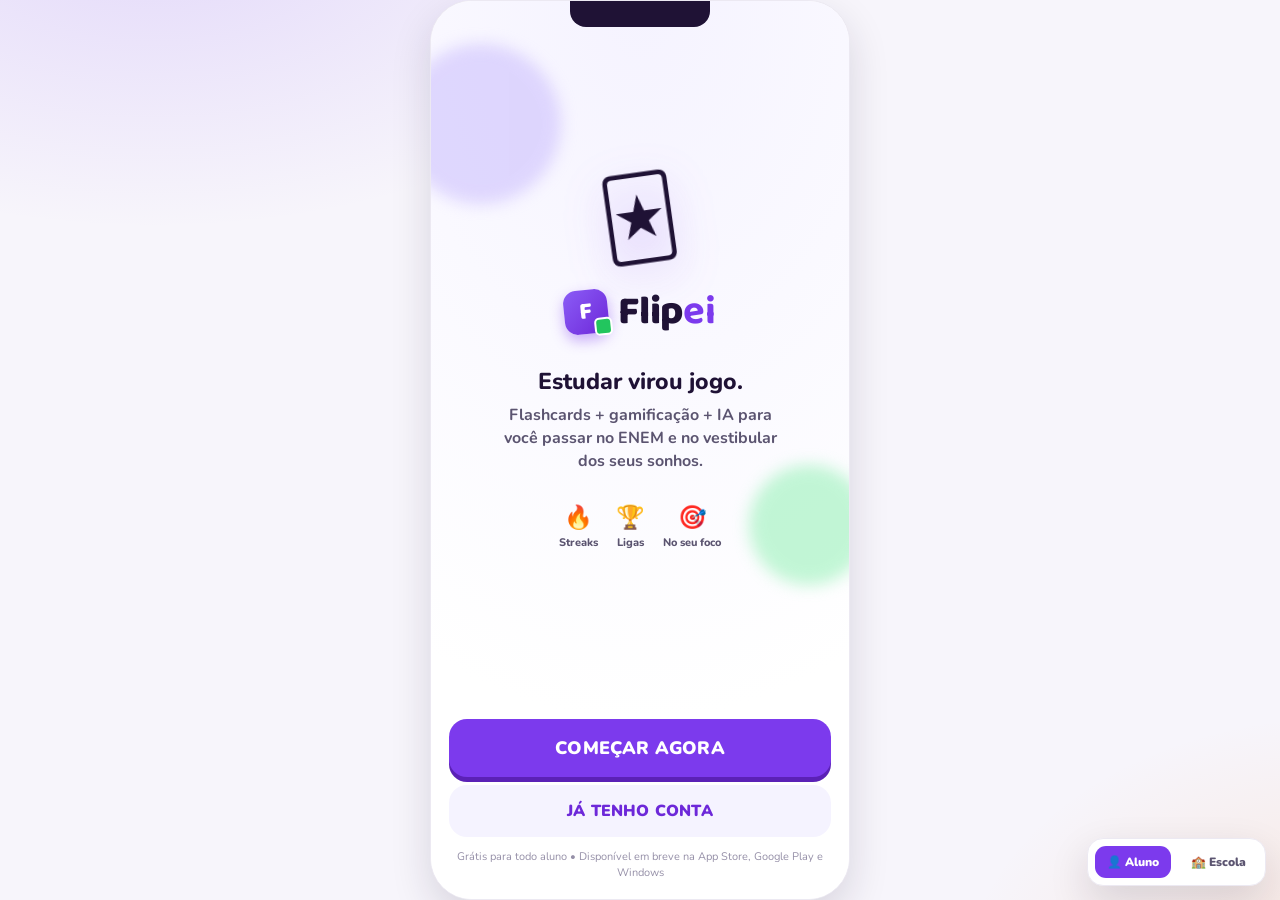
==== flipei-prototipo.html @ 8d262c40 "chore: versão single-file do protótipo (abrir com dois cliques)" ====
<!DOCTYPE html>
<html lang="pt-BR">
<head>
  <meta charset="UTF-8" />
  <meta name="viewport" content="width=device-width, initial-scale=1.0, maximum-scale=1.0, user-scalable=no" />
  <meta name="theme-color" content="#7C3AED" />
  <title>Flipei — Estudar virou jogo</title>
  <meta name="description" content="Flipei: flashcards + gamificação + IA para ENEM e vestibulares. Protótipo de experiência." />
  <link rel="preconnect" href="https://fonts.googleapis.com" />
  <link rel="preconnect" href="https://fonts.gstatic.com" crossorigin />
  <link href="https://fonts.googleapis.com/css2?family=Nunito:ital,wght@0,400;0,600;0,700;0,800;0,900;1,700&family=Baloo+2:wght@500;600;700;800&display=swap" rel="stylesheet" />
  <style>
/* =========================================================================
   FLIPEI — Design System
   Paleta: Roxo (principal) + Verde-limão (acerto) + Laranja (streak) + Amarelo (XP)
   Fonte de tipografia: Baloo 2 (display/divertida) + Nunito (texto)
   ========================================================================= */

:root {
  /* Brand */
  --roxo-900: #4C1D95;
  --roxo-700: #6D28D9;
  --roxo-600: #7C3AED;   /* principal */
  --roxo-500: #8B5CF6;
  --roxo-300: #C4B5FD;
  --roxo-100: #EDE9FE;
  --roxo-50:  #F5F3FF;

  --verde-600: #16A34A;
  --verde-500: #22C55E;  /* acerto / sucesso */
  --verde-300: #86EFAC;
  --verde-100: #DCFCE7;

  --laranja-500: #FB923C; /* streak */
  --laranja-600: #F97316;
  --laranja-100: #FFEDD5;

  --amarelo-400: #FACC15; /* XP / gems */
  --amarelo-300: #FDE047;
  --amarelo-100: #FEF9C3;

  --vermelho-500: #EF4444; /* erro / vidas */
  --vermelho-100: #FEE2E2;

  --azul-500: #3B82F6;
  --rosa-500: #EC4899;

  /* Neutros */
  --ink: #1F1235;        /* texto principal (roxo-quase-preto) */
  --ink-soft: #5B5470;
  --ink-faint: #9690A8;
  --line: #ECE9F2;
  --line-strong: #DCD7E8;
  --bg: #F7F5FB;
  --surface: #FFFFFF;
  --surface-2: #FBFAFE;

  /* Sombras */
  --sh-sm: 0 1px 2px rgba(31,18,53,.06), 0 1px 3px rgba(31,18,53,.05);
  --sh-md: 0 6px 18px rgba(31,18,53,.08);
  --sh-lg: 0 16px 40px rgba(31,18,53,.14);
  --sh-pop: 0 10px 0 rgba(0,0,0,.10); /* botões 3D */

  --r-sm: 12px;
  --r-md: 18px;
  --r-lg: 26px;
  --r-xl: 34px;

  --grad-roxo: linear-gradient(135deg, #8B5CF6 0%, #6D28D9 100%);
  --grad-verde: linear-gradient(135deg, #4ADE80 0%, #16A34A 100%);
  --grad-streak: linear-gradient(135deg, #FDBA74 0%, #F97316 100%);
  --grad-xp: linear-gradient(135deg, #FDE047 0%, #F59E0B 100%);
  --grad-festa: linear-gradient(120deg,#8B5CF6,#EC4899,#FB923C,#FACC15);
}

/* ---------- Reset ---------- */
* { margin:0; padding:0; box-sizing:border-box; -webkit-tap-highlight-color: transparent; }
html, body { height:100%; }
body {
  font-family:'Nunito', system-ui, sans-serif;
  background: var(--bg);
  color: var(--ink);
  font-size:16px;
  line-height:1.45;
  overflow:hidden;
  position:fixed;
  inset:0;
}
h1,h2,h3,h4,.display { font-family:'Baloo 2', 'Nunito', sans-serif; line-height:1.15; }
button { font-family:inherit; cursor:pointer; border:none; background:none; color:inherit; }
img { max-width:100%; display:block; }
::selection { background: var(--roxo-300); }

/* Scroll helpers */
.scroll { overflow-y:auto; -webkit-overflow-scrolling:touch; scrollbar-width:thin; scrollbar-color: var(--roxo-300) transparent; }
.scroll::-webkit-scrollbar{ width:8px; }
.scroll::-webkit-scrollbar-thumb{ background:var(--roxo-300); border-radius:8px; }

/* =========================================================================
   FX canvas + Toasts
   ========================================================================= */
#fx-canvas{ position:fixed; inset:0; pointer-events:none; z-index:9000; }
#toast-layer{ position:fixed; left:50%; top:18px; transform:translateX(-50%); z-index:9500; display:flex; flex-direction:column; gap:8px; align-items:center; pointer-events:none; width:min(440px,92vw); }
.toast{
  background:var(--ink); color:#fff; padding:11px 16px; border-radius:14px;
  font-weight:800; font-size:14px; box-shadow:var(--sh-lg);
  display:flex; gap:9px; align-items:center; animation:toastIn .35s cubic-bezier(.2,1.4,.4,1) both;
}
.toast.success{ background:var(--verde-600); }
.toast.warn{ background:var(--laranja-600); }
.toast.brand{ background:var(--roxo-700); }
@keyframes toastIn{ from{opacity:0; transform:translateY(-16px) scale(.9);} }

/* =========================================================================
   App shell — frame
   ========================================================================= */
#app{ width:100%; height:100%; }

/* Stage centers the phone on desktop; full bleed on mobile */
.stage{
  width:100%; height:100%;
  display:flex; align-items:center; justify-content:center;
  background:
    radial-gradient(900px 500px at 12% -8%, rgba(139,92,246,.18), transparent 60%),
    radial-gradient(700px 500px at 105% 110%, rgba(251,146,60,.16), transparent 55%),
    var(--bg);
}

/* Phone (student app) */
.phone{
  position:relative;
  width:420px; max-width:100%;
  height:min(900px, 100%);
  background:var(--surface);
  border-radius:42px;
  box-shadow: var(--sh-lg);
  overflow:hidden;
  display:flex; flex-direction:column;
  border:1px solid var(--line);
}
.phone-notch{
  position:absolute; top:0; left:50%; transform:translateX(-50%);
  width:140px; height:26px; background:var(--ink); border-radius:0 0 16px 16px; z-index:60;
}
.screen{ flex:1; display:flex; flex-direction:column; min-height:0; position:relative; }
.screen-body{ flex:1; min-height:0; position:relative; }

@media (max-width:520px){
  .stage{ background:var(--surface); }
  .phone{ width:100%; height:100%; border-radius:0; border:none; box-shadow:none; }
  .phone-notch{ display:none; }
}

/* =========================================================================
   Buttons
   ========================================================================= */
.btn{
  display:inline-flex; align-items:center; justify-content:center; gap:9px;
  font-weight:900; font-size:16px; letter-spacing:.2px;
  padding:15px 22px; border-radius:18px; user-select:none;
  transition:transform .08s ease, filter .15s ease, box-shadow .15s ease;
  position:relative; text-transform:uppercase;
}
.btn:active{ transform:translateY(3px); }
.btn-3d{ box-shadow:0 5px 0 rgba(0,0,0,.18); }
.btn-3d:active{ box-shadow:0 1px 0 rgba(0,0,0,.18); }
.btn-roxo{ background:var(--roxo-600); color:#fff; box-shadow:0 5px 0 #5B21B6; }
.btn-roxo:active{ box-shadow:0 1px 0 #5B21B6; }
.btn-verde{ background:var(--verde-500); color:#fff; box-shadow:0 5px 0 var(--verde-600); }
.btn-verde:active{ box-shadow:0 1px 0 var(--verde-600); }
.btn-amarelo{ background:var(--amarelo-400); color:#7A4F01; box-shadow:0 5px 0 #D69E00; }
.btn-ghost{ background:var(--roxo-50); color:var(--roxo-700); }
.btn-outline{ background:#fff; color:var(--roxo-700); border:2px solid var(--line-strong); box-shadow:0 4px 0 var(--line-strong); }
.btn-outline:active{ box-shadow:0 1px 0 var(--line-strong); }
.btn-block{ width:100%; }
.btn-lg{ font-size:18px; padding:17px 24px; }
.btn-sm{ font-size:13px; padding:9px 14px; border-radius:13px; }
.btn[disabled]{ opacity:.45; pointer-events:none; }

.icon-btn{ width:42px; height:42px; border-radius:14px; display:grid; place-items:center; font-size:20px; background:var(--roxo-50); color:var(--roxo-700); }

/* =========================================================================
   Generic UI
   ========================================================================= */
.card{ background:var(--surface); border:1px solid var(--line); border-radius:var(--r-md); box-shadow:var(--sh-sm); }
.pad{ padding:18px; }
.row{ display:flex; align-items:center; gap:12px; }
.col{ display:flex; flex-direction:column; }
.between{ justify-content:space-between; }
.center{ align-items:center; justify-content:center; }
.wrap{ flex-wrap:wrap; }
.grow{ flex:1; }
.gap6{ gap:6px;} .gap8{gap:8px;} .gap10{gap:10px;} .gap12{gap:12px;} .gap16{gap:16px;} .gap20{gap:20px;}
.mt4{margin-top:4px;} .mt8{margin-top:8px;} .mt12{margin-top:12px;} .mt16{margin-top:16px;} .mt20{margin-top:20px;} .mt24{margin-top:24px;}
.muted{ color:var(--ink-soft); } .faint{ color:var(--ink-faint); }
.tcenter{ text-align:center; }
.h1{ font-size:30px; font-weight:800; }
.h2{ font-size:23px; font-weight:800; }
.h3{ font-size:19px; font-weight:800; }
.eyebrow{ font-weight:900; text-transform:uppercase; letter-spacing:1.4px; font-size:12px; color:var(--roxo-600); }
.small{ font-size:13px; } .tiny{ font-size:11px; }
.b{ font-weight:800; } .b9{ font-weight:900; }

.pill{ display:inline-flex; align-items:center; gap:6px; padding:6px 12px; border-radius:999px; font-weight:800; font-size:13px; background:var(--roxo-50); color:var(--roxo-700); }
.pill.gray{ background:#F1EFF6; color:var(--ink-soft); }
.pill.green{ background:var(--verde-100); color:var(--verde-600); }
.pill.orange{ background:var(--laranja-100); color:var(--laranja-600); }
.pill.outline{ background:#fff; border:1.5px solid var(--line-strong); color:var(--ink-soft); }

.tag-stat{ display:inline-flex; align-items:center; gap:6px; font-weight:900; font-size:15px; padding:7px 12px; border-radius:14px; }
.tag-streak{ background:var(--laranja-100); color:var(--laranja-600); }
.tag-xp{ background:var(--amarelo-100); color:#B45309; }
.tag-gem{ background:#E0F2FE; color:#0369A1; }
.tag-life{ background:var(--vermelho-100); color:var(--vermelho-500); }

/* Progress */
.bar{ height:14px; background:var(--line); border-radius:999px; overflow:hidden; }
.bar > span{ display:block; height:100%; border-radius:999px; background:var(--grad-verde); transition:width .5s cubic-bezier(.2,1,.3,1); }
.bar.xp > span{ background:var(--grad-xp); }
.bar.roxo > span{ background:var(--grad-roxo); }
.bar.thin{ height:9px; }

/* Avatar */
.avatar{ width:46px; height:46px; border-radius:50%; display:grid; place-items:center; font-weight:900; color:#fff; font-size:18px; flex:none; }

/* Topbar (student) */
.topbar{ display:flex; align-items:center; justify-content:space-between; padding:16px 18px 10px; gap:10px; }
.topbar .brand-mini{ display:flex; align-items:center; gap:9px; font-family:'Baloo 2'; font-weight:800; font-size:20px; color:var(--roxo-700); }

/* Bottom nav */
.tabbar{
  display:flex; align-items:stretch; justify-content:space-around;
  background:#fff; border-top:1px solid var(--line); padding:8px 6px calc(8px + env(safe-area-inset-bottom));
}
.tab{ flex:1; display:flex; flex-direction:column; align-items:center; gap:3px; padding:7px 4px; border-radius:14px; color:var(--ink-faint); font-weight:800; font-size:11px; transition:.15s; }
.tab .ic{ font-size:23px; line-height:1; transition:transform .15s; }
.tab.active{ color:var(--roxo-700); background:var(--roxo-50); }
.tab.active .ic{ transform:translateY(-1px) scale(1.12); }

/* =========================================================================
   Logo mark
   ========================================================================= */
.logo{ display:inline-flex; align-items:center; gap:10px; }
.logo .mark{
  width:44px; height:44px; border-radius:13px; background:var(--grad-roxo);
  display:grid; place-items:center; color:#fff; font-family:'Baloo 2'; font-weight:800; font-size:24px;
  box-shadow:0 6px 14px rgba(124,58,237,.4); transform:rotate(-6deg);
  position:relative;
}
.logo .mark::after{ content:""; position:absolute; right:-3px; bottom:-3px; width:14px; height:14px; border-radius:5px; background:var(--verde-500); border:2px solid #fff; }
.logo .word{ font-family:'Baloo 2'; font-weight:800; font-size:27px; color:var(--ink); letter-spacing:-.3px; }
.logo .word b{ color:var(--roxo-600); }

/* =========================================================================
   Onboarding / Role select
   ========================================================================= */
.onb{ height:100%; display:flex; flex-direction:column; }
.onb .hero{ flex:1; display:flex; flex-direction:column; align-items:center; justify-content:center; text-align:center; gap:18px; padding:30px; position:relative; overflow:hidden; }
.onb .blob{ position:absolute; border-radius:50%; filter:blur(8px); opacity:.5; }

.choice{
  width:100%; text-align:left; background:#fff; border:2px solid var(--line); border-radius:20px; padding:16px;
  display:flex; gap:14px; align-items:center; transition:.15s; box-shadow:0 4px 0 var(--line);
}
.choice:active{ transform:translateY(3px); box-shadow:0 1px 0 var(--line); }
.choice.sel{ border-color:var(--roxo-500); background:var(--roxo-50); box-shadow:0 4px 0 var(--roxo-300); }
.choice .emoji{ width:50px; height:50px; border-radius:14px; background:var(--roxo-50); display:grid; place-items:center; font-size:26px; flex:none; }
.choice.sel .emoji{ background:#fff; }

.dots{ display:flex; gap:7px; justify-content:center; }
.dots i{ width:8px; height:8px; border-radius:50%; background:var(--line-strong); display:block; transition:.2s; }
.dots i.on{ width:24px; border-radius:5px; background:var(--roxo-500); }

/* =========================================================================
   Learning path (trilha)
   ========================================================================= */
.path{ display:flex; flex-direction:column; align-items:center; gap:6px; padding:14px 0 30px; }
.node{ position:relative; display:flex; flex-direction:column; align-items:center; }
.node .bubble{
  width:74px; height:74px; border-radius:50%; display:grid; place-items:center; font-size:30px; color:#fff;
  box-shadow:0 7px 0 rgba(0,0,0,.16); transition:transform .1s; position:relative;
}
.node .bubble:active{ transform:translateY(4px); box-shadow:0 3px 0 rgba(0,0,0,.16); }
.node.done .bubble{ background:var(--grad-verde); box-shadow:0 7px 0 var(--verde-600); }
.node.current .bubble{ background:var(--grad-roxo); box-shadow:0 7px 0 #5B21B6; animation:bob 1.8s ease-in-out infinite; }
.node.locked .bubble{ background:#D9D4E6; box-shadow:0 7px 0 #C3BCD6; color:#fff; }
.node .label{ font-weight:900; font-size:13px; margin-top:8px; color:var(--ink-soft); max-width:150px; text-align:center; }
.node .crown{ position:absolute; top:-14px; font-size:20px; }
.start-here{ position:absolute; top:-44px; background:#fff; border:2px solid var(--roxo-200,#DDD6FE); color:var(--roxo-700); font-weight:900; font-size:12px; padding:6px 12px; border-radius:12px; box-shadow:var(--sh-md); white-space:nowrap; }
.start-here::after{ content:""; position:absolute; bottom:-7px; left:50%; transform:translateX(-50%) rotate(45deg); width:12px; height:12px; background:#fff; border-right:2px solid #DDD6FE; border-bottom:2px solid #DDD6FE; }
@keyframes bob{ 0%,100%{ transform:translateY(0);} 50%{ transform:translateY(-6px);} }

.unit-banner{ background:var(--grad-roxo); color:#fff; border-radius:20px; padding:16px 18px; display:flex; justify-content:space-between; align-items:center; box-shadow:var(--sh-md); }

/* =========================================================================
   Flashcard game
   ========================================================================= */
.game{ height:100%; display:flex; flex-direction:column; background:var(--surface-2); }
.game-top{ display:flex; align-items:center; gap:12px; padding:14px 16px; }
.game-top .bar{ flex:1; }
.combo{ position:absolute; right:16px; top:54px; font-family:'Baloo 2'; font-weight:800; color:var(--laranja-600); font-size:15px; opacity:0; transition:.2s; }
.combo.show{ opacity:1; animation:pop .4s; }
@keyframes pop{ from{ transform:scale(.6);} to{ transform:scale(1);} }

.card-area{ flex:1; display:flex; align-items:center; justify-content:center; padding:10px 20px; min-height:0; perspective:1600px; }
.flashcard{ width:100%; max-width:340px; aspect-ratio:3/4; position:relative; transform-style:preserve-3d; transition:transform .6s cubic-bezier(.2,.8,.2,1); cursor:pointer; }
.flashcard.flipped{ transform:rotateY(180deg); }
.face{
  position:absolute; inset:0; border-radius:26px; backface-visibility:hidden;
  display:flex; flex-direction:column; padding:24px; box-shadow:var(--sh-lg); border:1px solid var(--line);
}
.face.front{ background:#fff; }
.face.back{ background:linear-gradient(160deg,#fff, var(--roxo-50)); transform:rotateY(180deg); }
.face .subject-tag{ align-self:flex-start; }
.face .q{ flex:1; display:flex; align-items:center; justify-content:center; text-align:center; font-family:'Baloo 2'; font-weight:600; font-size:22px; color:var(--ink); }
.face .a-label{ font-weight:900; text-transform:uppercase; letter-spacing:1px; font-size:12px; color:var(--roxo-600); }
.face .hint{ text-align:center; color:var(--ink-faint); font-weight:800; font-size:13px; }
.flip-hint{ position:absolute; bottom:14px; left:0; right:0; text-align:center; color:var(--ink-faint); font-weight:800; font-size:12px; }

.rate-grid{ display:grid; grid-template-columns:repeat(4,1fr); gap:8px; padding:14px 16px calc(16px + env(safe-area-inset-bottom)); }
.rate{ display:flex; flex-direction:column; align-items:center; gap:3px; padding:11px 4px; border-radius:16px; font-weight:900; font-size:12px; color:#fff; box-shadow:0 4px 0 rgba(0,0,0,.16); transition:transform .08s; }
.rate:active{ transform:translateY(3px); box-shadow:0 1px 0 rgba(0,0,0,.16); }
.rate .ic{ font-size:20px; }
.rate.err{ background:var(--vermelho-500); box-shadow:0 4px 0 #B91C1C; }
.rate.hard{ background:var(--laranja-500); box-shadow:0 4px 0 var(--laranja-600); }
.rate.good{ background:var(--verde-500); box-shadow:0 4px 0 var(--verde-600); }
.rate.easy{ background:var(--azul-500); box-shadow:0 4px 0 #2563EB; }
.rate .when{ font-size:10px; opacity:.85; font-weight:800; }

.reveal-hint{ padding:14px 16px calc(16px + env(safe-area-inset-bottom)); }

/* floating +XP */
.xp-float{ position:absolute; font-family:'Baloo 2'; font-weight:800; color:var(--amarelo-400); font-size:24px; text-shadow:0 2px 0 #B45309; pointer-events:none; animation:xpUp 1s ease-out forwards; z-index:50; }
@keyframes xpUp{ 0%{opacity:0; transform:translateY(10px) scale(.6);} 25%{opacity:1;} 100%{opacity:0; transform:translateY(-60px) scale(1.1);} }

/* Session complete */
.complete{ height:100%; display:flex; flex-direction:column; align-items:center; justify-content:center; text-align:center; gap:8px; padding:30px; position:relative; }
.trophy{ font-size:84px; animation:bob 2s ease-in-out infinite; filter:drop-shadow(0 12px 18px rgba(124,58,237,.35)); }
.stat-cards{ display:grid; grid-template-columns:1fr 1fr; gap:12px; width:100%; }
.stat-tile{ border-radius:18px; padding:14px; text-align:left; color:#fff; }
.stat-tile .v{ font-family:'Baloo 2'; font-weight:800; font-size:26px; }
.stat-tile .k{ font-weight:800; font-size:12px; opacity:.92; text-transform:uppercase; letter-spacing:.5px; }

/* =========================================================================
   Ranking / Ligas
   ========================================================================= */
.league-head{ background:var(--grad-roxo); color:#fff; padding:22px 18px; text-align:center; }
.seg{ display:flex; gap:6px; background:#F1EFF6; padding:5px; border-radius:14px; }
.seg button{ flex:1; padding:9px; border-radius:10px; font-weight:900; font-size:13px; color:var(--ink-soft); }
.seg button.on{ background:#fff; color:var(--roxo-700); box-shadow:var(--sh-sm); }

.rank-row{ display:flex; align-items:center; gap:12px; padding:12px 14px; border-radius:16px; background:#fff; border:1px solid var(--line); }
.rank-row.me{ border-color:var(--roxo-400,#A78BFA); background:var(--roxo-50); box-shadow:0 4px 0 var(--roxo-300); }
.rank-pos{ width:30px; text-align:center; font-family:'Baloo 2'; font-weight:800; font-size:18px; color:var(--ink-faint); }
.rank-row.top1 .rank-pos{ color:#EAB308; } .rank-row.top2 .rank-pos{ color:#94A3B8; } .rank-row.top3 .rank-pos{ color:#B45309; }
.promo-line{ display:flex; align-items:center; gap:10px; color:var(--verde-600); font-weight:900; font-size:12px; text-transform:uppercase; letter-spacing:.5px; }
.promo-line::before,.promo-line::after{ content:""; flex:1; height:2px; background:var(--verde-300); border-radius:2px; }

/* =========================================================================
   Profile / stats
   ========================================================================= */
.kpi{ background:#fff; border:1px solid var(--line); border-radius:18px; padding:14px; }
.kpi .v{ font-family:'Baloo 2'; font-weight:800; font-size:26px; }
.kpi .k{ color:var(--ink-soft); font-weight:800; font-size:12px; }

.subj-row{ display:flex; align-items:center; gap:12px; }
.subj-ic{ width:40px; height:40px; border-radius:12px; display:grid; place-items:center; font-size:20px; flex:none; }

.ach{ display:flex; gap:12px; align-items:center; padding:12px; border-radius:16px; border:1px solid var(--line); background:#fff; }
.ach .medal{ width:48px; height:48px; border-radius:14px; display:grid; place-items:center; font-size:24px; flex:none; }
.ach.locked{ opacity:.5; filter:grayscale(.6); }

.cal{ display:grid; grid-template-columns:repeat(7,1fr); gap:6px; }
.cal .d{ aspect-ratio:1; border-radius:8px; background:var(--line); display:grid; place-items:center; font-size:11px; font-weight:800; color:var(--ink-faint); }
.cal .d.l1{ background:var(--verde-100); color:var(--verde-600);} .cal .d.l2{ background:var(--verde-300); color:#14532d;} .cal .d.l3{ background:var(--verde-500); color:#fff;} .cal .d.l4{ background:var(--verde-600); color:#fff;}

/* Personalização */
.opt-chip{ padding:10px 14px; border-radius:14px; border:2px solid var(--line); background:#fff; font-weight:800; font-size:14px; color:var(--ink-soft); transition:.12s; }
.opt-chip.on{ border-color:var(--roxo-500); background:var(--roxo-50); color:var(--roxo-700); }
.uni-card{ display:flex; align-items:center; gap:14px; padding:14px; border-radius:18px; border:2px solid var(--line); background:#fff; }
.uni-card.on{ border-color:var(--roxo-500); background:var(--roxo-50); box-shadow:0 4px 0 var(--roxo-300); }
.uni-logo{ width:48px; height:48px; border-radius:12px; display:grid; place-items:center; font-family:'Baloo 2'; font-weight:800; color:#fff; font-size:16px; flex:none; }

.ai-card{ background:linear-gradient(135deg,#312E81,#6D28D9); color:#fff; border-radius:20px; padding:18px; position:relative; overflow:hidden; }
.ai-card .spark{ position:absolute; right:-10px; top:-10px; font-size:90px; opacity:.18; }

/* =========================================================================
   SCHOOL PORTAL (desktop / professional)
   ========================================================================= */
.portal{ display:flex; height:100%; width:100%; background:#F4F6FB; }
.side{
  width:248px; flex:none; background:#1A1130; color:#CFC8E6; display:flex; flex-direction:column; padding:18px 14px;
}
.side .logo .word{ color:#fff; } .side .logo .word b{ color:var(--roxo-300); }
.side .nav{ margin-top:18px; display:flex; flex-direction:column; gap:4px; }
.side .nav a{ display:flex; align-items:center; gap:11px; padding:11px 13px; border-radius:12px; font-weight:800; font-size:14px; color:#B8AFD6; cursor:pointer; transition:.12s; }
.side .nav a:hover{ background:rgba(255,255,255,.06); color:#fff; }
.side .nav a.on{ background:var(--roxo-600); color:#fff; box-shadow:0 6px 16px rgba(124,58,237,.4); }
.side .nav a .ic{ font-size:18px; width:22px; text-align:center; }
.side .school-chip{ margin-top:auto; background:rgba(255,255,255,.06); border-radius:14px; padding:12px; display:flex; gap:10px; align-items:center; }

.portal-main{ flex:1; min-width:0; display:flex; flex-direction:column; }
.portal-top{ height:64px; flex:none; background:#fff; border-bottom:1px solid #E7E9F2; display:flex; align-items:center; justify-content:space-between; padding:0 24px; }
.portal-body{ flex:1; overflow-y:auto; padding:24px; }
.portal-body .maxw{ max-width:1180px; margin:0 auto; }

.grid-kpi{ display:grid; grid-template-columns:repeat(4,1fr); gap:16px; }
.pcard{ background:#fff; border:1px solid #E7E9F2; border-radius:18px; padding:18px; }
.pcard .v{ font-family:'Baloo 2'; font-weight:800; font-size:30px; color:var(--ink); }
.pcard .k{ color:#6B7280; font-weight:800; font-size:13px; }
.pcard .delta{ font-weight:900; font-size:12px; padding:3px 8px; border-radius:8px; }
.delta.up{ background:var(--verde-100); color:var(--verde-600);} .delta.down{ background:var(--vermelho-100); color:var(--vermelho-500); }

.grid-2{ display:grid; grid-template-columns:1.6fr 1fr; gap:16px; }
.grid-2b{ display:grid; grid-template-columns:1fr 1fr; gap:16px; }

table.tbl{ width:100%; border-collapse:collapse; font-size:14px; }
table.tbl th{ text-align:left; font-weight:900; color:#6B7280; font-size:12px; text-transform:uppercase; letter-spacing:.4px; padding:10px 12px; border-bottom:2px solid #EEF0F6; }
table.tbl td{ padding:12px; border-bottom:1px solid #F1F3F9; }
table.tbl tr:hover td{ background:#FAFBFE; cursor:pointer; }
.dot{ width:9px; height:9px; border-radius:50%; display:inline-block; }
.dot.g{ background:var(--verde-500);} .dot.y{ background:var(--amarelo-400);} .dot.r{ background:var(--vermelho-500);} .dot.o{background:var(--laranja-500);}

.heat{ display:inline-block; padding:5px 9px; border-radius:8px; font-weight:900; font-size:12px; }

/* SVG charts */
.chart{ width:100%; }
.legend{ display:flex; gap:16px; flex-wrap:wrap; }
.legend span{ display:flex; align-items:center; gap:6px; font-weight:800; font-size:12px; color:#6B7280; }
.legend i{ width:12px; height:12px; border-radius:4px; display:block; }

/* Insight / suggestion box */
.insight{ border-left:4px solid var(--roxo-500); background:var(--roxo-50); border-radius:0 14px 14px 0; padding:14px 16px; }

/* role-switch floating */
.role-switch{ position:fixed; right:14px; bottom:14px; z-index:8000; display:flex; gap:8px; background:#fff; padding:7px; border-radius:16px; box-shadow:var(--sh-lg); border:1px solid var(--line); }
.role-switch button{ padding:8px 12px; border-radius:11px; font-weight:900; font-size:12px; color:var(--ink-soft); }
.role-switch button.on{ background:var(--roxo-600); color:#fff; }
@media (max-width:520px){ .role-switch{ bottom:auto; top:8px; right:8px; transform:scale(.9); } }

/* school responsive: collapse sidebar */
@media (max-width:860px){
  .side{ width:64px; padding:14px 8px; }
  .side .logo .word, .side .nav a span.t, .side .school-chip .col{ display:none; }
  .side .nav a{ justify-content:center; }
  .grid-kpi{ grid-template-columns:1fr 1fr; }
  .grid-2,.grid-2b{ grid-template-columns:1fr; }
}

/* fade transitions between screens */
.fade-in{ animation:fadeIn .28s ease both; }
@keyframes fadeIn{ from{ opacity:0; transform:translateY(8px);} }
.slide-in{ animation:slideIn .3s cubic-bezier(.2,.8,.2,1) both; }
@keyframes slideIn{ from{ opacity:0; transform:translateX(24px);} }

/* misc */
.divider{ height:1px; background:var(--line); }
.hr-pad{ padding:0 18px; }
.section{ padding:6px 18px 18px; }
.empty-space{ height:14px; }
a.link{ color:var(--roxo-600); font-weight:800; cursor:pointer; }
.center-abs{ position:absolute; inset:0; display:grid; place-items:center; }
.shimmer{ background:linear-gradient(90deg,#eee,#f7f7f7,#eee); background-size:200% 100%; animation:shim 1.2s infinite; }
@keyframes shim{ to{ background-position:-200% 0; } }

</style>
</head>
<body>
  <!-- Confetti / FX canvas -->
  <canvas id="fx-canvas" aria-hidden="true"></canvas>

  <!-- App root -->
  <div id="app"></div>

  <!-- Toast layer -->
  <div id="toast-layer" aria-live="polite"></div>

  <script>
/* =========================================================================
   FLIPEI — Mock data (protótipo)
   Tudo aqui é fictício/demonstrativo para validar a experiência.
   ========================================================================= */

const SUBJECTS = {
  mat:  { id:'mat',  name:'Matemática',   emoji:'📐', color:'#3B82F6' },
  bio:  { id:'bio',  name:'Biologia',     emoji:'🧬', color:'#22C55E' },
  qui:  { id:'qui',  name:'Química',      emoji:'⚗️', color:'#14B8A6' },
  fis:  { id:'fis',  name:'Física',       emoji:'🔭', color:'#6366F1' },
  his:  { id:'his',  name:'História',     emoji:'🏛️', color:'#F59E0B' },
  geo:  { id:'geo',  name:'Geografia',    emoji:'🌎', color:'#0EA5E9' },
  por:  { id:'por',  name:'Português',    emoji:'📖', color:'#EC4899' },
  red:  { id:'red',  name:'Redação',      emoji:'✍️', color:'#A855F7' },
  fil:  { id:'fil',  name:'Filosofia',    emoji:'🦉', color:'#8B5CF6' },
};

// Universidades / provas (personalização)
const EXAMS = [
  { id:'enem',  name:'ENEM',           sigla:'EN', color:'#7C3AED', sub:'Exame Nacional' },
  { id:'fuvest',name:'FUVEST · USP',   sigla:'USP',color:'#1E3A8A', sub:'São Paulo' },
  { id:'unicamp',name:'UNICAMP',       sigla:'UNI',color:'#B91C1C', sub:'Campinas' },
  { id:'ufrgs', name:'UFRGS',          sigla:'RS', color:'#0F766E', sub:'Rio Grande do Sul' },
  { id:'uerj',  name:'UERJ',           sigla:'RJ', color:'#9333EA', sub:'Rio de Janeiro' },
  { id:'ufpr',  name:'UFPR',           sigla:'PR', color:'#15803D', sub:'Paraná' },
];

// Flashcards de exemplo (estilo ENEM/vestibular)
const CARDS = [
  { s:'bio', q:'Qual organela é responsável pela produção de ATP por respiração celular?', a:'A mitocôndria — realiza a respiração celular aeróbica, gerando ATP.', sub:'Citologia' },
  { s:'bio', q:'O que diferencia uma célula procarionte de uma eucarionte?', a:'A procarionte não possui núcleo organizado nem organelas membranosas; o material genético fica disperso no citoplasma.', sub:'Citologia' },
  { s:'qui', q:'O que é uma ligação iônica?', a:'É a transferência de elétrons entre um metal e um ametal, formando íons de cargas opostas que se atraem.', sub:'Ligações Químicas' },
  { s:'qui', q:'Qual o pH de uma solução neutra a 25 °C?', a:'pH = 7. Concentrações de H⁺ e OH⁻ iguais a 10⁻⁷ mol/L.', sub:'Ácidos e Bases' },
  { s:'mat', q:'Qual a fórmula da área de um círculo de raio r?', a:'A = π·r²', sub:'Geometria' },
  { s:'mat', q:'Em uma PA, a₁ = 3 e razão = 4. Qual o 5º termo?', a:'a₅ = a₁ + 4·r = 3 + 16 = 19', sub:'Progressões' },
  { s:'fis', q:'Enuncie a 2ª Lei de Newton.', a:'A força resultante é igual ao produto da massa pela aceleração: F = m·a.', sub:'Dinâmica' },
  { s:'his', q:'O que foi a Revolução Industrial?', a:'Transição (séc. XVIII, Inglaterra) da produção artesanal para a mecanizada, com máquinas a vapor e fábricas.', sub:'Idade Contemporânea' },
  { s:'his', q:'Qual evento marca o início da Era Vargas?', a:'A Revolução de 1930, que levou Getúlio Vargas ao poder.', sub:'Brasil República' },
  { s:'geo', q:'O que é o efeito orográfico das chuvas?', a:'Chuvas formadas quando o ar úmido sobe uma encosta, resfria e condensa (chuvas de relevo).', sub:'Climatologia' },
  { s:'por', q:'O que caracteriza a figura de linguagem "metonímia"?', a:'Substituição de um termo por outro com relação de proximidade (ex.: "ler Machado" = ler a obra de Machado).', sub:'Figuras de Linguagem' },
  { s:'fil', q:'Para Sócrates, qual o caminho para a virtude?', a:'O conhecimento. "Conhece-te a ti mesmo" — a virtude está ligada ao saber.', sub:'Filosofia Antiga' },
];

// Estado do aluno (usuário logado no protótipo)
const STUDENT = {
  name:'Eduardo',
  handle:'@edu',
  avatarColor:'#7C3AED',
  goal:'ENEM 2026',
  streak:12,
  xp:2450,
  xpToday:0,
  dailyGoal:50,
  league:'Ouro',
  leagueIcon:'🥇',
  gems:340,
  lives:5,
  maxLives:5,
  rankPos:3,
  level:14,
  cardsTotal:1840,
  accuracy:78,
  minutesWeek:214,
  school:'Colégio Horizonte',
  // acertos por matéria
  bySubject:[
    { s:'bio', acc:88, cards:320 },
    { s:'mat', acc:64, cards:410 },
    { s:'qui', acc:71, cards:240 },
    { s:'fis', acc:59, cards:180 },
    { s:'his', acc:82, cards:260 },
    { s:'por', acc:90, cards:230 },
  ],
  // evolução de XP por dia (últimos 7)
  weeklyXp:[120,80,210,160,90,240,180],
  // mapa de calor de estudo (7x ~5 semanas) níveis 0..4
  heat:[
    0,2,1,3,2,4,1, 2,3,0,1,2,3,2, 1,4,2,3,1,0,2, 3,2,4,3,2,1,3, 2,3,3,4,2,3,4,
  ],
  conquistas:[
    { ic:'🔥', name:'Pegou Fogo', desc:'Streak de 7 dias', got:true, color:'#FB923C' },
    { ic:'🧠', name:'Cérebro Afiado', desc:'500 cards revisados', got:true, color:'#8B5CF6' },
    { ic:'🌅', name:'Madrugador', desc:'Estudou antes das 8h', got:true, color:'#FACC15' },
    { ic:'🏆', name:'Liga Ouro', desc:'Alcance a Liga Ouro', got:true, color:'#EAB308' },
    { ic:'💯', name:'Sessão Perfeita', desc:'Acerte 100% de uma sessão', got:false, color:'#22C55E' },
    { ic:'🚀', name:'Imparável', desc:'Streak de 30 dias', got:false, color:'#EC4899' },
  ],
};

// Trilha de estudos (unidade atual)
const PATH = {
  unit:'Unidade 3 · Biologia Celular',
  nodes:[
    { id:1, label:'Membranas', state:'done', ic:'⭐' },
    { id:2, label:'Citoplasma', state:'done', ic:'⭐' },
    { id:3, label:'Organelas',  state:'current', ic:'📘' },
    { id:4, label:'Núcleo',     state:'locked', ic:'🔒' },
    { id:5, label:'Divisão Celular', state:'locked', ic:'🔒' },
    { id:6, label:'Revisão Geral', state:'locked', ic:'🎁' },
  ],
};

// Ranking / Liga
const RANK = {
  geral:[
    { name:'Ana Beatriz', xp:3120, av:'#EC4899' },
    { name:'Lucas Mendes', xp:2980, av:'#3B82F6' },
    { name:'Eduardo', xp:2450, av:'#7C3AED', me:true },
    { name:'Marina Souza', xp:2310, av:'#F59E0B' },
    { name:'Pedro Alves', xp:2150, av:'#14B8A6' },
    { name:'Júlia Castro', xp:1990, av:'#22C55E' },
    { name:'Rafael Lima', xp:1870, av:'#EF4444' },
    { name:'Carla Dias', xp:1640, av:'#8B5CF6' },
  ],
  prova:[
    { name:'Lucas Mendes', xp:2980, av:'#3B82F6' },
    { name:'Eduardo', xp:2450, av:'#7C3AED', me:true },
    { name:'Pedro Alves', xp:2150, av:'#14B8A6' },
    { name:'Rafael Lima', xp:1870, av:'#EF4444' },
    { name:'Bruno Rocha', xp:1520, av:'#0EA5E9' },
  ],
  escola:[
    { name:'Marina Souza', xp:2310, av:'#F59E0B' },
    { name:'Eduardo', xp:2450, av:'#7C3AED', me:true },
    { name:'Carla Dias', xp:1640, av:'#8B5CF6' },
    { name:'Tiago Nunes', xp:1320, av:'#16A34A' },
  ],
};

/* =========================================================================
   ESCOLA — dados do portal
   ========================================================================= */
const SCHOOL = {
  name:'Colégio Horizonte',
  plan:'Licença Pro · 240 alunos',
  admin:'Profa. Helena',
  kpis:{
    ativos:{ v:198, total:240, delta:'+12%', up:true },
    engajamento:{ v:'82%', delta:'+5%', up:true },        // alunos ativos na semana
    acuracia:{ v:'74%', delta:'-3%', up:false },
    cards:{ v:'18.4k', delta:'+21%', up:true },           // cards revisados na semana
    minutos:{ v:'1.240h', delta:'+9%', up:true },
  },
  // engajamento diário (alunos ativos) últimos 14 dias
  engajamento14:[120,134,128,150,162,90,70,140,158,166,172,180,96,88],
  // acurácia média por matéria (turma)
  acuraciaMateria:[
    { s:'por', acc:84 }, { s:'his', acc:80 }, { s:'bio', acc:76 },
    { s:'geo', acc:73 }, { s:'qui', acc:66 }, { s:'mat', acc:61 }, { s:'fis', acc:55 },
  ],
  turmas:[
    { name:'3º Ano A', alunos:32, ativos:29, acc:78, eng:91 },
    { name:'3º Ano B', alunos:30, ativos:24, acc:71, eng:80 },
    { name:'3º Ano C', alunos:28, ativos:19, acc:62, eng:68 },
    { name:'2º Ano A', alunos:34, ativos:31, acc:75, eng:88 },
  ],
  alunos:[
    { name:'Ana Beatriz',  turma:'3º A', acc:91, streak:21, min:320, status:'g', foco:'—' },
    { name:'Lucas Mendes', turma:'3º A', acc:85, streak:14, min:290, status:'g', foco:'Física' },
    { name:'Eduardo',      turma:'3º A', acc:78, streak:12, min:214, status:'g', foco:'Física' },
    { name:'Marina Souza', turma:'3º B', acc:74, streak:8,  min:180, status:'y', foco:'Matemática' },
    { name:'Pedro Alves',  turma:'3º B', acc:69, streak:5,  min:120, status:'y', foco:'Química' },
    { name:'Carla Dias',   turma:'3º C', acc:58, streak:2,  min:60,  status:'r', foco:'Matemática' },
    { name:'Tiago Nunes',  turma:'3º C', acc:52, streak:0,  min:35,  status:'r', foco:'Física' },
    { name:'Júlia Castro', turma:'2º A', acc:81, streak:17, min:260, status:'g', foco:'—' },
  ],
  // dificuldades agregadas (temas com pior desempenho na escola)
  dificuldades:[
    { tema:'Funções exponenciais', mat:'Matemática', acc:48, alunos:142 },
    { tema:'Termodinâmica',        mat:'Física',     acc:51, alunos:120 },
    { tema:'Estequiometria',       mat:'Química',    acc:57, alunos:98 },
    { tema:'Genética / Mendel',    mat:'Biologia',   acc:61, alunos:88 },
  ],
};

/* =========================================================================
   FLIPEI — UI helpers: render engine, toasts, FX, charts
   ========================================================================= */

const App = {
  root: null,
  route: 'splash',
  params: {},
  role: 'aluno',          // 'aluno' | 'escola'
  // mutable session state
  s: {
    streak: STUDENT.streak,
    xp: STUDENT.xp,
    xpToday: 0,
    gems: STUDENT.gems,
    lives: STUDENT.lives,
    goal: STUDENT.goal,
    exam: 'enem',
    selectedSubjects: ['bio','mat','qui'],
    // game
    deck: [],
    deckIndex: 0,
    combo: 0,
    sessionCorrect: 0,
    sessionTotal: 0,
    sessionXp: 0,
    onboardStep: 0,
    onboardGoal: null,
    rankTab: 'geral',
    schoolPage: 'dashboard',
    detailStudent: null,
  },
};

// ---- tiny DOM helper ----
function el(html){ const t = document.createElement('template'); t.innerHTML = html.trim(); return t.content.firstElementChild; }
function $(sel, ctx){ return (ctx||document).querySelector(sel); }
function $(sel, ctx){ return Array.from((ctx||document).querySelectorAll(sel)); }

// ---- navigation ----
function go(route, params){
  App.route = route;
  App.params = params || {};
  render();
}
function setRole(role){
  App.role = role;
  if(role === 'escola'){ App.route = 'school'; App.s.schoolPage = 'dashboard'; }
  else { App.route = (App.route && App.route.indexOf('school')===0) ? 'home' : App.route; if(App.route==='school') App.route='home'; }
  render();
}

// ---- master render ----
function render(){
  App.root = App.root || document.getElementById('app');
  let view = '';
  if(App.role === 'escola'){
    view = SchoolPortal();
  } else {
    switch(App.route){
      case 'splash':       view = Splash(); break;
      case 'onboarding':   view = Onboarding(); break;
      case 'home':         view = PhoneShell(Home(), 'home'); break;
      case 'game':         view = PhoneShell(Game(), null); break;
      case 'complete':     view = PhoneShell(Complete(), null); break;
      case 'ranking':      view = PhoneShell(Ranking(), 'ranking'); break;
      case 'personalize':  view = PhoneShell(Personalize(), 'personalize'); break;
      case 'profile':      view = PhoneShell(Profile(), 'profile'); break;
      default:             view = Splash();
    }
  }
  App.root.innerHTML = view;
  bindAfterRender();
  renderRoleSwitch();
}

function renderRoleSwitch(){
  let rs = document.getElementById('role-switch');
  if(!rs){
    rs = el(`<div class="role-switch" id="role-switch">
      <button data-role="aluno">👤 Aluno</button>
      <button data-role="escola">🏫 Escola</button>
    </div>`);
    document.body.appendChild(rs);
    rs.addEventListener('click', e=>{ const b=e.target.closest('button'); if(b) setRole(b.dataset.role); });
  }
  $('#role-switch button').forEach(b=> b.classList.toggle('on', b.dataset.role===App.role));
  // hide switch on the very first splash to keep it clean? keep visible for demo.
}

// Hook up generic [data-go] navigation + screen-specific binds
function bindAfterRender(){
  $('[data-go]').forEach(node=>{
    node.addEventListener('click', ()=> go(node.dataset.go, node.dataset.param ? JSON.parse(node.dataset.param) : {}));
  });
  if(typeof bindHome==='function' && App.route==='home') bindHome();
  if(typeof bindGame==='function' && App.route==='game') bindGame();
  if(typeof bindOnboarding==='function' && App.route==='onboarding') bindOnboarding();
  if(typeof bindRanking==='function' && App.route==='ranking') bindRanking();
  if(typeof bindPersonalize==='function' && App.route==='personalize') bindPersonalize();
  if(typeof bindComplete==='function' && App.route==='complete') bindComplete();
  if(App.role==='escola' && typeof bindSchool==='function') bindSchool();
}

// =========================================================================
// Phone shell with tab bar
// =========================================================================
function PhoneShell(inner, activeTab){
  const tabs = [
    { id:'home', route:'home', ic:'🏠', label:'Início' },
    { id:'ranking', route:'ranking', ic:'🏆', label:'Ranking' },
    { id:'personalize', route:'personalize', ic:'🎯', label:'Personalizar' },
    { id:'profile', route:'profile', ic:'📊', label:'Perfil' },
  ];
  const tabbar = activeTab ? `
    <div class="tabbar">
      ${tabs.map(t=>`
        <div class="tab ${t.id===activeTab?'active':''}" data-go="${t.route}">
          <div class="ic">${t.ic}</div><div>${t.label}</div>
        </div>`).join('')}
    </div>` : '';
  return `
  <div class="stage">
    <div class="phone">
      <div class="phone-notch"></div>
      <div class="screen">
        <div class="screen-body scroll fade-in">${inner}</div>
        ${tabbar}
      </div>
    </div>
  </div>`;
}

// =========================================================================
// Toasts + FX
// =========================================================================
function toast(msg, type, icon){
  const layer = document.getElementById('toast-layer');
  const t = el(`<div class="toast ${type||''}">${icon?`<span>${icon}</span>`:''}<span>${msg}</span></div>`);
  layer.appendChild(t);
  setTimeout(()=>{ t.style.transition='.3s'; t.style.opacity='0'; t.style.transform='translateY(-10px)'; setTimeout(()=>t.remove(),300); }, 1900);
}

// Confetti burst
function confetti(opts){
  const c = document.getElementById('fx-canvas');
  const ctx = c.getContext('2d');
  c.width = innerWidth; c.height = innerHeight;
  const colors = ['#7C3AED','#22C55E','#FB923C','#FACC15','#EC4899','#3B82F6'];
  const N = (opts&&opts.count)||140;
  const parts = [];
  const cx = (opts&&opts.x) || innerWidth/2;
  const cy = (opts&&opts.y) || innerHeight/2;
  for(let i=0;i<N;i++){
    parts.push({
      x:cx, y:cy,
      vx:(Math.random()-.5)*14, vy:(Math.random()*-15)-4,
      g:0.4+Math.random()*0.3, r:5+Math.random()*7,
      rot:Math.random()*6, vr:(Math.random()-.5)*.4,
      c:colors[(Math.random()*colors.length)|0], life:0, max:80+Math.random()*40,
      shape: Math.random()>.5?'rect':'circ',
    });
  }
  let frame=0;
  function step(){
    ctx.clearRect(0,0,c.width,c.height);
    let alive=false;
    parts.forEach(p=>{
      if(p.life>p.max) return;
      alive=true; p.life++;
      p.vy+=p.g; p.x+=p.vx; p.y+=p.vy; p.rot+=p.vr;
      ctx.save(); ctx.translate(p.x,p.y); ctx.rotate(p.rot);
      ctx.globalAlpha = Math.max(0, 1-(p.life/p.max));
      ctx.fillStyle=p.c;
      if(p.shape==='rect') ctx.fillRect(-p.r/2,-p.r/2,p.r,p.r*1.4);
      else { ctx.beginPath(); ctx.arc(0,0,p.r/1.6,0,7); ctx.fill(); }
      ctx.restore();
    });
    frame++;
    if(alive && frame<160) requestAnimationFrame(step);
    else ctx.clearRect(0,0,c.width,c.height);
  }
  step();
}

// floating +XP near an element
function floatXp(amount, target){
  const r = target.getBoundingClientRect();
  const f = el(`<div class="xp-float">+${amount} XP</div>`);
  f.style.left = (r.left + r.width/2 - 20)+'px';
  f.style.top = (r.top + 20)+'px';
  f.style.position='fixed'; f.style.zIndex=9200;
  document.body.appendChild(f);
  setTimeout(()=>f.remove(), 1000);
}

// =========================================================================
// SVG chart helpers
// =========================================================================

// Animated bar chart (vertical)
function barChart(data, opts){
  opts = opts || {};
  const W = opts.w||520, H = opts.h||180, pad=24;
  const max = Math.max.apply(null, data.map(d=>d.v)) * 1.15 || 1;
  const bw = (W - pad*2) / data.length;
  const bars = data.map((d,i)=>{
    const h = (d.v/max)*(H-pad-24);
    const x = pad + i*bw + bw*0.18;
    const w = bw*0.64;
    const y = H-24-h;
    const color = d.color || '#7C3AED';
    return `
      <rect x="${x}" y="${H-24}" width="${w}" height="0" rx="6" fill="${color}">
        <animate attributeName="height" from="0" to="${h}" dur="0.7s" fill="freeze" begin="${i*0.05}s" calcMode="spline" keySplines="0.2 0.8 0.2 1" keyTimes="0;1"/>
        <animate attributeName="y" from="${H-24}" to="${y}" dur="0.7s" fill="freeze" begin="${i*0.05}s" calcMode="spline" keySplines="0.2 0.8 0.2 1" keyTimes="0;1"/>
      </rect>
      ${opts.values?`<text x="${x+w/2}" y="${y-6}" text-anchor="middle" font-size="11" font-weight="800" fill="#5B5470">${d.v}</text>`:''}
      <text x="${x+w/2}" y="${H-8}" text-anchor="middle" font-size="11" font-weight="700" fill="#9690A8">${d.l}</text>`;
  }).join('');
  return `<svg class="chart" viewBox="0 0 ${W} ${H}" preserveAspectRatio="xMidYMid meet">${bars}</svg>`;
}

// Horizontal bars (for accuracy by subject)
function hBars(data, opts){
  opts = opts || {};
  const W = opts.w||520, rowH=34, pad=8;
  const H = data.length*rowH + pad*2;
  const labelW = opts.labelW||96;
  const max = 100;
  const rows = data.map((d,i)=>{
    const y = pad + i*rowH;
    const full = W - labelW - 50;
    const w = (d.v/max)*full;
    const color = d.color||'#7C3AED';
    return `
      <text x="0" y="${y+rowH/2+4}" font-size="12.5" font-weight="800" fill="#1F1235">${d.l}</text>
      <rect x="${labelW}" y="${y+8}" width="${full}" height="${rowH-16}" rx="9" fill="#EEEBF5"/>
      <rect x="${labelW}" y="${y+8}" width="0" height="${rowH-16}" rx="9" fill="${color}">
        <animate attributeName="width" from="0" to="${w}" dur="0.8s" fill="freeze" begin="${i*0.06}s" calcMode="spline" keySplines="0.2 0.8 0.2 1" keyTimes="0;1"/>
      </rect>
      <text x="${W-2}" y="${y+rowH/2+4}" text-anchor="end" font-size="12.5" font-weight="900" fill="${color}">${d.v}%</text>`;
  }).join('');
  return `<svg class="chart" viewBox="0 0 ${W} ${H}" preserveAspectRatio="xMidYMid meet">${rows}</svg>`;
}

// Line/area chart
function lineChart(values, opts){
  opts = opts || {};
  const W = opts.w||520, H = opts.h||180, pad=18, padB=22;
  const max = Math.max.apply(null, values)*1.2 || 1;
  const stepX = (W-pad*2)/(values.length-1);
  const pts = values.map((v,i)=>[pad+i*stepX, H-padB-(v/max)*(H-pad-padB)]);
  const line = pts.map((p,i)=> (i?'L':'M')+p[0].toFixed(1)+' '+p[1].toFixed(1)).join(' ');
  const area = line + ` L ${pts[pts.length-1][0]} ${H-padB} L ${pts[0][0]} ${H-padB} Z`;
  const dots = pts.map(p=>`<circle cx="${p[0]}" cy="${p[1]}" r="4" fill="#7C3AED" stroke="#fff" stroke-width="2"/>`).join('');
  const color = opts.color||'#7C3AED';
  return `<svg class="chart" viewBox="0 0 ${W} ${H}" preserveAspectRatio="none" style="height:${opts.cssH||180}px">
    <defs><linearGradient id="lg" x1="0" y1="0" x2="0" y2="1">
      <stop offset="0" stop-color="${color}" stop-opacity="0.28"/><stop offset="1" stop-color="${color}" stop-opacity="0"/>
    </linearGradient></defs>
    <path d="${area}" fill="url(#lg)"/>
    <path d="${line}" fill="none" stroke="${color}" stroke-width="3.5" stroke-linecap="round" stroke-linejoin="round"
      stroke-dasharray="1400" stroke-dashoffset="1400"><animate attributeName="stroke-dashoffset" to="0" dur="1s" fill="freeze"/></path>
    ${dots}
  </svg>`;
}

// Donut / progress ring
function ring(pct, opts){
  opts = opts || {};
  const size = opts.size||120, sw=opts.stroke||14, r=(size-sw)/2, c=2*Math.PI*r;
  const color = opts.color||'#7C3AED';
  return `<svg width="${size}" height="${size}" viewBox="0 0 ${size} ${size}">
    <circle cx="${size/2}" cy="${size/2}" r="${r}" fill="none" stroke="#EEEBF5" stroke-width="${sw}"/>
    <circle cx="${size/2}" cy="${size/2}" r="${r}" fill="none" stroke="${color}" stroke-width="${sw}" stroke-linecap="round"
      stroke-dasharray="${c}" stroke-dashoffset="${c}" transform="rotate(-90 ${size/2} ${size/2})">
      <animate attributeName="stroke-dashoffset" from="${c}" to="${c*(1-pct/100)}" dur="1s" fill="freeze" calcMode="spline" keySplines="0.2 0.8 0.2 1" keyTimes="0;1"/>
    </circle>
    <text x="50%" y="50%" text-anchor="middle" dy="0.1em" font-family="'Baloo 2'" font-weight="800" font-size="${size*0.26}" fill="${color}">${opts.label!==undefined?opts.label:pct+'%'}</text>
    ${opts.sub?`<text x="50%" y="50%" dy="${size*0.22}" text-anchor="middle" font-size="11" font-weight="800" fill="#9690A8">${opts.sub}</text>`:''}
  </svg>`;
}

// Count-up animation on a number element
function countUp(node, to, dur){
  dur = dur||900; const start=performance.now(); const from=0;
  function tick(now){
    const t = Math.min(1,(now-start)/dur);
    const e = 1-Math.pow(1-t,3);
    node.textContent = Math.round(from+(to-from)*e).toLocaleString('pt-BR');
    if(t<1) requestAnimationFrame(tick);
  }
  requestAnimationFrame(tick);
}

/* =========================================================================
   FLIPEI — Telas do ALUNO (experiência divertida / gamificada)
   ========================================================================= */

// ---------- Logo ----------
function Logo(size){
  return `<div class="logo">
    <div class="mark">F</div>
    <div class="word" ${size?`style="font-size:${size}px"`:''}>Flip<b>ei</b></div>
  </div>`;
}

// =========================================================================
// SPLASH / Boas-vindas
// =========================================================================
function Splash(){
  return `
  <div class="stage">
    <div class="phone">
      <div class="phone-notch"></div>
      <div class="onb fade-in" style="background:radial-gradient(120% 80% at 50% 0%, #F5F3FF, #fff);">
        <div class="hero">
          <div class="blob" style="width:160px;height:160px;background:var(--roxo-300);top:6%;left:-30px;"></div>
          <div class="blob" style="width:120px;height:120px;background:var(--verde-300);bottom:18%;right:-20px;"></div>
          <div style="position:relative;z-index:2;display:flex;flex-direction:column;align-items:center;gap:6px;">
            <div style="font-size:78px;transform:rotate(-8deg);filter:drop-shadow(0 14px 20px rgba(124,58,237,.35))">🃏</div>
            ${Logo(40)}
            <div class="h2" style="margin-top:18px;max-width:300px;">Estudar virou jogo.</div>
            <p class="muted" style="max-width:280px;font-weight:700;">Flashcards + gamificação + IA para você passar no ENEM e no vestibular dos seus sonhos.</p>
          </div>
          <div style="display:flex;gap:18px;margin-top:10px;position:relative;z-index:2;">
            <div class="tcenter"><div class="h2" style="color:var(--roxo-600)">🔥</div><div class="tiny b muted">Streaks</div></div>
            <div class="tcenter"><div class="h2" style="color:var(--roxo-600)">🏆</div><div class="tiny b muted">Ligas</div></div>
            <div class="tcenter"><div class="h2" style="color:var(--roxo-600)">🎯</div><div class="tiny b muted">No seu foco</div></div>
          </div>
        </div>
        <div class="section">
          <button class="btn btn-roxo btn-block btn-lg" data-go="onboarding">Começar agora</button>
          <button class="btn btn-ghost btn-block mt8">Já tenho conta</button>
          <p class="tiny faint tcenter mt12">Grátis para todo aluno • Disponível em breve na App Store, Google Play e Windows</p>
        </div>
      </div>
    </div>
  </div>`;
}

// =========================================================================
// ONBOARDING — escolha de objetivo (multi-step)
// =========================================================================
const ONB_GOALS = [
  { id:'enem', emoji:'📝', t:'Passar no ENEM', d:'Foco no Exame Nacional' },
  { id:'medicina', emoji:'🩺', t:'Cursar Medicina', d:'As provas mais concorridas' },
  { id:'fuvest', emoji:'🎓', t:'USP / FUVEST', d:'Vestibular específico' },
  { id:'explorar', emoji:'🧭', t:'Ainda estou decidindo', d:'Quero explorar' },
];
const ONB_LEVELS = [
  { id:'1', emoji:'🌱', t:'Começando do zero', d:'Quero criar o hábito' },
  { id:'2', emoji:'📚', t:'Já estudo às vezes', d:'Quero ser consistente' },
  { id:'3', emoji:'⚡', t:'Estudo sério', d:'Reta final, foco total' },
];
const ONB_TIME = [
  { id:'5', emoji:'☕', t:'5 min / dia', d:'Casual' },
  { id:'15', emoji:'🎯', t:'15 min / dia', d:'Regular (recomendado)' },
  { id:'30', emoji:'🔥', t:'30 min / dia', d:'Sério' },
  { id:'60', emoji:'🚀', t:'60 min / dia', d:'Intenso' },
];

function Onboarding(){
  const step = App.s.onboardStep;
  const steps = [
    { eyebrow:'Passo 1 de 3', title:'Qual é o seu objetivo?', sub:'Vamos personalizar seus flashcards para isso.', opts:ONB_GOALS, key:'goal' },
    { eyebrow:'Passo 2 de 3', title:'Como está sua rotina hoje?', sub:'Sem julgamentos — só pra começar do jeito certo.', opts:ONB_LEVELS, key:'level' },
    { eyebrow:'Passo 3 de 3', title:'Sua meta diária', sub:'Estudar pouco e todo dia vale mais que maratonar.', opts:ONB_TIME, key:'time' },
  ][step];
  const chosen = App.s['onb_'+steps.key];
  return `
  <div class="stage">
    <div class="phone">
      <div class="phone-notch"></div>
      <div class="onb fade-in">
        <div class="topbar">
          <button class="icon-btn" id="onb-back">←</button>
          <div class="bar roxo thin grow" style="max-width:200px"><span style="width:${(step+1)/3*100}%"></span></div>
          <div style="width:42px"></div>
        </div>
        <div style="padding:8px 22px 0;">
          <div class="eyebrow">${steps.eyebrow}</div>
          <div class="h2 mt4">${steps.title}</div>
          <p class="muted b mt4">${steps.sub}</p>
        </div>
        <div class="scroll" style="flex:1;padding:18px 22px;display:flex;flex-direction:column;gap:12px;">
          ${steps.opts.map(o=>`
            <button class="choice ${chosen===o.id?'sel':''}" data-opt="${o.id}">
              <div class="emoji">${o.emoji}</div>
              <div class="col"><div class="b9" style="font-size:16px">${o.t}</div><div class="small muted">${o.d}</div></div>
              <div class="grow"></div>
              <div style="font-size:20px;color:var(--roxo-500)">${chosen===o.id?'✓':''}</div>
            </button>`).join('')}
        </div>
        <div class="section">
          <button class="btn btn-roxo btn-block btn-lg" id="onb-next" ${chosen?'':'disabled'}>${step<2?'Continuar':'Criar meu perfil'}</button>
        </div>
      </div>
    </div>
  </div>`;
}

function bindOnboarding(){
  const step = App.s.onboardStep;
  const key = ['goal','level','time'][step];
  $('.choice[data-opt]').forEach(c=> c.addEventListener('click', ()=>{
    App.s['onb_'+key] = c.dataset.opt;
    render();
  }));
  $('#onb-back').addEventListener('click', ()=>{
    if(step===0){ App.s.onboardStep=0; go('splash'); }
    else { App.s.onboardStep--; render(); }
  });
  $('#onb-next').addEventListener('click', ()=>{
    if(step<2){ App.s.onboardStep++; render(); }
    else {
      App.s.onboardStep=0;
      toast('Perfil criado! Bem-vindo à Flipei 🎉','success','✨');
      confetti({count:120, y: innerHeight*0.4});
      go('home');
    }
  });
}

// =========================================================================
// HOME — Trilha de estudos + status do dia
// =========================================================================
function Home(){
  const s = App.s;
  const pct = Math.min(100, Math.round(s.xpToday / STUDENT.dailyGoal * 100));
  return `
  <div>
    <div class="topbar">
      <div class="brand-mini">${Logo(20)}</div>
      <div class="row gap8">
        <span class="tag-stat tag-streak">🔥 ${s.streak}</span>
        <span class="tag-stat tag-gem">💎 ${s.gems}</span>
        <span class="tag-stat tag-life">❤️ ${s.lives}</span>
      </div>
    </div>

    <!-- Meta diária -->
    <div class="section">
      <div class="card pad">
        <div class="row between">
          <div>
            <div class="eyebrow">Meta de hoje</div>
            <div class="h3">${s.xpToday} / ${STUDENT.dailyGoal} XP</div>
          </div>
          <div class="pill ${pct>=100?'green':''}">${pct>=100?'Concluída! 🎉':pct+'%'}</div>
        </div>
        <div class="bar xp mt12"><span style="width:${pct}%"></span></div>
        <div class="row between mt8">
          <span class="small muted b">Objetivo: <b style="color:var(--roxo-700)">${s.goal}</b></span>
          <span class="small b" style="color:var(--laranja-600)">🔥 ${s.streak} dias seguidos</span>
        </div>
      </div>
    </div>

    <!-- CTA principal -->
    <div class="section">
      <button class="btn btn-roxo btn-block btn-lg" data-go="game">▶  Estudar agora</button>
      <div class="row gap10 mt12">
        <button class="btn btn-outline grow btn-sm" data-go="game">⚡ Revisão rápida</button>
        <button class="btn btn-outline grow btn-sm" data-go="personalize">🎯 Mudar foco</button>
      </div>
    </div>

    <!-- Trilha -->
    <div class="section">
      <div class="unit-banner">
        <div class="col">
          <span class="tiny b" style="opacity:.85;text-transform:uppercase;letter-spacing:.5px">Sua trilha</span>
          <span class="h3" style="color:#fff">${PATH.unit}</span>
        </div>
        <div style="font-size:34px">🧬</div>
      </div>

      <div class="path">
        ${PATH.nodes.map((n,i)=>{
          const off = [0,38,-30,30,-22,0][i] || 0;
          return `<div class="node ${n.state}" style="transform:translateX(${off}px)">
            ${n.state==='current'?`<div class="start-here">COMECE AQUI</div>`:''}
            ${n.state==='done'?`<div class="crown">👑</div>`:''}
            <button class="bubble" ${n.state!=='locked'?'data-go="game"':''}>${n.ic}</button>
            <div class="label">${n.label}</div>
          </div>`;
        }).join('')}
      </div>
    </div>

    <!-- Desafio social -->
    <div class="section">
      <div class="card pad" style="background:linear-gradient(135deg,#FFF7ED,#FFEDD5);border-color:#FED7AA">
        <div class="row gap12">
          <div style="font-size:34px">⚔️</div>
          <div class="grow">
            <div class="b9">Desafio relâmpago</div>
            <div class="small muted b">Ana te desafiou: 20 cards de Biologia. Faltam <b>4h</b>!</div>
          </div>
          <button class="btn btn-amarelo btn-sm" data-go="game">Aceitar</button>
        </div>
      </div>
    </div>
    <div class="empty-space"></div>
  </div>`;
}

function bindHome(){
  // count up nothing special; CTA handled by data-go
}

// =========================================================================
// GAME — sessão de flashcards
// =========================================================================
function startDeck(){
  // build deck from selected subjects, fallback to all
  let pool = CARDS.filter(c=> App.s.selectedSubjects.includes(c.s));
  if(pool.length < 6) pool = CARDS.slice();
  // shuffle
  pool = pool.slice().sort(()=>Math.random()-0.5).slice(0, 8);
  App.s.deck = pool.map(c=>({ ...c, flipped:false, rated:false }));
  App.s.deckIndex = 0;
  App.s.combo = 0;
  App.s.sessionCorrect = 0;
  App.s.sessionTotal = 0;
  App.s.sessionXp = 0;
}

function Game(){
  if(!App.s.deck.length || App.s.deckIndex===0 && App.params.fresh!==false){
    if(!App.s.deck.length) startDeck();
  }
  const idx = App.s.deckIndex;
  const card = App.s.deck[idx];
  const subj = SUBJECTS[card.s];
  const pct = Math.round(idx / App.s.deck.length * 100);
  return `
  <div class="game">
    <div class="game-top">
      <button class="icon-btn" id="game-quit" style="background:#F1EFF6;color:var(--ink-soft)">✕</button>
      <div class="bar"><span style="width:${pct}%"></span></div>
      <span class="tag-stat tag-life" style="font-size:13px">❤️ ${App.s.lives}</span>
    </div>
    <div class="combo ${App.s.combo>=2?'show':''}" id="combo">🔥 Combo x${App.s.combo}</div>

    <div class="card-area">
      <div class="flashcard" id="flashcard">
        <div class="face front">
          <span class="subject-tag pill" style="background:${subj.color}1a;color:${subj.color}">${subj.emoji} ${subj.name} · ${card.sub}</span>
          <div class="q">${card.q}</div>
          <div class="flip-hint">👆 Toque para ver a resposta</div>
        </div>
        <div class="face back">
          <span class="a-label">Resposta</span>
          <div class="q" style="font-size:19px;font-weight:700">${card.a}</div>
          <div class="hint">Você acertou? Seja honesto — isso treina a IA 🧠</div>
        </div>
      </div>
    </div>

    <div id="game-actions">
      <div class="reveal-hint" id="reveal-hint">
        <button class="btn btn-roxo btn-block btn-lg" id="reveal-btn">Mostrar resposta</button>
      </div>
    </div>
  </div>`;
}

function rateButtons(){
  return `
  <div class="rate-grid slide-in">
    <button class="rate err" data-rate="0"><span class="ic">😵</span>Errei<span class="when">&lt; 10min</span></button>
    <button class="rate hard" data-rate="1"><span class="ic">😬</span>Difícil<span class="when">1 dia</span></button>
    <button class="rate good" data-rate="2"><span class="ic">🙂</span>Bom<span class="when">3 dias</span></button>
    <button class="rate easy" data-rate="3"><span class="ic">😎</span>Fácil<span class="when">7 dias</span></button>
  </div>`;
}

function bindGame(){
  const fc = $('#flashcard');
  const flip = ()=>{
    fc.classList.add('flipped');
    const actions = $('#game-actions');
    actions.innerHTML = rateButtons();
    bindRates();
  };
  $('#reveal-btn') && $('#reveal-btn').addEventListener('click', flip);
  fc.addEventListener('click', ()=>{ if(!fc.classList.contains('flipped')) flip(); });
  $('#game-quit').addEventListener('click', ()=>{
    if(confirm('Sair da sessão? Seu progresso desta sessão será perdido.')){ App.s.deck=[]; go('home'); }
  });

  function bindRates(){
    $('.rate[data-rate]').forEach(b=> b.addEventListener('click', ()=> answer(parseInt(b.dataset.rate), b)));
  }

  function answer(rating, btn){
    const correct = rating >= 2;       // Bom/Fácil = acerto
    App.s.sessionTotal++;
    if(correct){
      App.s.sessionCorrect++;
      App.s.combo++;
      const base = rating===3 ? 12 : 10;
      const bonus = Math.min(App.s.combo, 5) * 2;     // combo bonus
      const gain = base + bonus;
      App.s.sessionXp += gain;
      floatXp(gain, btn);
      if(App.s.combo>=3) toast(`Combo x${App.s.combo}! +${bonus} XP de bônus 🔥`,'warn','🔥');
    } else {
      App.s.combo = 0;
      App.s.lives = Math.max(0, App.s.lives-1);
      toast('Sem problema — vamos revisar em breve 💪','brand','📌');
    }
    // advance
    App.s.deckIndex++;
    if(App.s.deckIndex >= App.s.deck.length || App.s.lives<=0){
      finishSession();
    } else {
      render();
    }
  }

  function finishSession(){
    App.s.xp += App.s.sessionXp;
    App.s.xpToday += App.s.sessionXp;
    if(App.s.sessionCorrect>0 && App.s.combo>=0){ /* keep streak */ }
    go('complete');
  }
}

// =========================================================================
// COMPLETE — resumo gamificado da sessão
// =========================================================================
function Complete(){
  const acc = App.s.sessionTotal ? Math.round(App.s.sessionCorrect/App.s.sessionTotal*100) : 0;
  const perfect = acc===100;
  return `
  <div class="complete fade-in">
    <div class="trophy">${perfect?'🏆':'🎉'}</div>
    <div class="h1">${perfect?'Sessão perfeita!':'Mandou bem!'}</div>
    <p class="muted b" style="max-width:300px">${perfect?'Você acertou tudo. A IA já marcou esses cards como dominados.':'Cada sessão te deixa mais perto do seu objetivo.'}</p>

    <div class="stat-cards mt20">
      <div class="stat-tile" style="background:var(--grad-xp)">
        <div class="v" id="c-xp">0</div><div class="k">⚡ XP ganho</div>
      </div>
      <div class="stat-tile" style="background:var(--grad-verde)">
        <div class="v">${acc}%</div><div class="k">🎯 Acerto</div>
      </div>
      <div class="stat-tile" style="background:var(--grad-streak)">
        <div class="v">🔥 ${App.s.streak}</div><div class="k">Streak mantido</div>
      </div>
      <div class="stat-tile" style="background:var(--grad-roxo)">
        <div class="v">${App.s.sessionTotal}</div><div class="k">📇 Cards revisados</div>
      </div>
    </div>

    <div class="card pad mt20" style="width:100%">
      <div class="row between">
        <span class="b">Meta diária</span>
        <span class="b" style="color:var(--roxo-700)">${App.s.xpToday}/${STUDENT.dailyGoal} XP</span>
      </div>
      <div class="bar xp mt8"><span style="width:${Math.min(100,App.s.xpToday/STUDENT.dailyGoal*100)}%"></span></div>
    </div>

    <div style="width:100%;margin-top:20px;display:flex;flex-direction:column;gap:10px">
      <button class="btn btn-verde btn-block btn-lg" data-go="game">Continuar estudando</button>
      <button class="btn btn-ghost btn-block" data-go="home">Voltar ao início</button>
    </div>
  </div>`;
}

function bindComplete(){
  confetti({count:160, y: innerHeight*0.32});
  const xpNode = $('#c-xp');
  if(xpNode) countUp(xpNode, App.s.sessionXp, 1000);
  // reset deck for next session
  App.s.deck = [];
}

// =========================================================================
// RANKING — Ligas (geral / prova / escola)
// =========================================================================
function Ranking(){
  const tab = App.s.rankTab;
  const list = RANK[tab];
  const promoteAt = 3; // top 3 sobem de liga
  return `
  <div>
    <div class="league-head">
      <div style="font-size:46px">${STUDENT.leagueIcon}</div>
      <div class="h2" style="color:#fff">Liga ${STUDENT.league}</div>
      <p style="opacity:.9;font-weight:800" class="small">Termina em 3 dias • Top 3 sobem para a Liga Diamante 💎</p>
    </div>
    <div class="section" style="padding-top:14px">
      <div class="seg">
        <button class="${tab==='geral'?'on':''}" data-rank="geral">🌐 Geral</button>
        <button class="${tab==='prova'?'on':''}" data-rank="prova">📝 Por prova</button>
        <button class="${tab==='escola'?'on':''}" data-rank="escola">🏫 Escola</button>
      </div>
      <p class="tiny faint mt8 tcenter">${tab==='geral'?'Todos os estudantes da Flipei':tab==='prova'?'Quem está focado no ENEM como você':'Alunos do '+STUDENT.school}</p>
    </div>

    <div class="section" style="display:flex;flex-direction:column;gap:9px;">
      ${list.map((u,i)=>{
        const pos = i+1;
        const top = pos<=3 ? 'top'+pos : '';
        const medal = pos===1?'🥇':pos===2?'🥈':pos===3?'🥉':pos;
        const html = `<div class="rank-row ${u.me?'me':''} ${top}">
          <div class="rank-pos">${medal}</div>
          <div class="avatar" style="background:${u.av};width:40px;height:40px;font-size:15px">${u.name[0]}</div>
          <div class="grow"><div class="b9">${u.name}${u.me?' <span class="pill" style="padding:2px 8px;font-size:11px">você</span>':''}</div>
            <div class="tiny faint b">Nível ${14-i>0?14-i:1}</div></div>
          <div class="tag-stat tag-xp" style="font-size:14px">${u.xp.toLocaleString('pt-BR')}</div>
        </div>`;
        const sep = (pos===promoteAt) ? `${html}<div class="promo-line">Zona de promoção ⬆️</div>` : html;
        return sep;
      }).join('')}
    </div>
    <div class="empty-space"></div>
  </div>`;
}

function bindRanking(){
  $('[data-rank]').forEach(b=> b.addEventListener('click', ()=>{ App.s.rankTab=b.dataset.rank; render(); }));
}

// =========================================================================
// PERSONALIZE — prova, universidade, matéria, submatéria + IA
// =========================================================================
function Personalize(){
  const s = App.s;
  return `
  <div>
    <div class="topbar"><div class="h3">🎯 Personalizar estudos</div></div>
    <p class="hr-pad muted b small" style="margin-top:-4px">Você no controle: a Flipei entrega flashcards do que importa pra você.</p>

    <!-- IA highlight -->
    <div class="section" style="padding-top:14px">
      <div class="ai-card">
        <div class="spark">✨</div>
        <div class="pill" style="background:rgba(255,255,255,.18);color:#fff">🤖 Sugestão da IA</div>
        <div class="h3 mt8" style="color:#fff">Foque em Física e Matemática</div>
        <p class="small" style="opacity:.92;font-weight:700;margin-top:4px">Analisamos as últimas provas do ENEM + seu desempenho. Esses temas caem muito e são onde você mais erra.</p>
        <button class="btn btn-amarelo btn-sm mt12" data-go="game">Treinar pontos fracos</button>
      </div>
    </div>

    <!-- Prova / universidade -->
    <div class="section">
      <div class="eyebrow">Sua prova / universidade</div>
      <div class="col gap10 mt8">
        ${EXAMS.map(e=>`
          <div class="uni-card ${s.exam===e.id?'on':''}" data-exam="${e.id}">
            <div class="uni-logo" style="background:${e.color}">${e.sigla}</div>
            <div class="grow"><div class="b9">${e.name}</div><div class="small muted">${e.sub}</div></div>
            <div style="font-size:20px;color:var(--roxo-500)">${s.exam===e.id?'✓':'○'}</div>
          </div>`).join('')}
      </div>
    </div>

    <!-- Matérias -->
    <div class="section">
      <div class="eyebrow">Matérias no seu foco</div>
      <p class="tiny faint b">Toque para ativar/desativar. Você recebe mais cards do que escolher.</p>
      <div class="row wrap gap8 mt8">
        ${Object.values(SUBJECTS).map(sub=>`
          <button class="opt-chip ${s.selectedSubjects.includes(sub.id)?'on':''}" data-subj="${sub.id}">${sub.emoji} ${sub.name}</button>`).join('')}
      </div>
    </div>

    <!-- Submatéria / tema -->
    <div class="section">
      <div class="eyebrow">Aprofundar em um tema</div>
      <div class="card pad mt8">
        <div class="row between"><span class="b">Biologia</span><span class="link">trocar</span></div>
        <div class="row wrap gap8 mt8">
          <span class="pill">Citologia</span>
          <span class="pill outline">Genética</span>
          <span class="pill outline">Ecologia</span>
          <span class="pill outline">Evolução</span>
          <span class="pill outline">+ temas</span>
        </div>
        <button class="btn btn-outline btn-block btn-sm mt12" data-go="game">Estudar só "Citologia"</button>
      </div>
    </div>
    <div class="empty-space"></div>
  </div>`;
}

function bindPersonalize(){
  $('[data-exam]').forEach(c=> c.addEventListener('click', ()=>{ App.s.exam=c.dataset.exam; const e=EXAMS.find(x=>x.id===c.dataset.exam); App.s.goal=e.name; toast('Foco atualizado: '+e.name,'success','🎯'); render(); }));
  $('[data-subj]').forEach(c=> c.addEventListener('click', ()=>{
    const id=c.dataset.subj; const arr=App.s.selectedSubjects;
    if(arr.includes(id)){ if(arr.length>1) App.s.selectedSubjects=arr.filter(x=>x!==id); else toast('Escolha ao menos 1 matéria','warn','⚠️'); }
    else App.s.selectedSubjects=[...arr,id];
    render();
  }));
}

// =========================================================================
// PROFILE — dashboard do aluno (evolução, acertos, conquistas)
// =========================================================================
function Profile(){
  const s = App.s;
  const subjData = STUDENT.bySubject.map(x=>({ l:SUBJECTS[x.s].name, v:x.acc, color:SUBJECTS[x.s].color }));
  const weekData = STUDENT.weeklyXp.map((v,i)=>({ l:['S','T','Q','Q','S','S','D'][i], v }));
  const dias = STUDENT.heat;
  return `
  <div>
    <!-- header -->
    <div style="background:var(--grad-roxo);padding:22px 18px 26px;color:#fff;border-radius:0 0 26px 26px;">
      <div class="row between">
        <div class="row gap12">
          <div class="avatar" style="background:#fff;color:var(--roxo-700);width:56px;height:56px;font-size:24px">${STUDENT.name[0]}</div>
          <div><div class="h3" style="color:#fff">${STUDENT.name}</div>
            <div class="small" style="opacity:.9;font-weight:800">${STUDENT.handle} · ${STUDENT.school}</div></div>
        </div>
        <button class="icon-btn" style="background:rgba(255,255,255,.18);color:#fff">⚙️</button>
      </div>
      <div class="row gap8 mt16">
        <div class="grow tcenter" style="background:rgba(255,255,255,.14);border-radius:14px;padding:10px"><div class="h3" style="color:#fff">🔥 ${s.streak}</div><div class="tiny b" style="opacity:.9">dias</div></div>
        <div class="grow tcenter" style="background:rgba(255,255,255,.14);border-radius:14px;padding:10px"><div class="h3" style="color:#fff">${(s.xp).toLocaleString('pt-BR')}</div><div class="tiny b" style="opacity:.9">XP total</div></div>
        <div class="grow tcenter" style="background:rgba(255,255,255,.14);border-radius:14px;padding:10px"><div class="h3" style="color:#fff">${STUDENT.leagueIcon}</div><div class="tiny b" style="opacity:.9">Liga ${STUDENT.league}</div></div>
      </div>
    </div>

    <!-- KPIs -->
    <div class="section" style="padding-top:16px">
      <div class="eyebrow">Visão geral</div>
      <div class="row gap10 mt8">
        <div class="kpi grow tcenter"><div class="v" style="color:var(--verde-600)">${STUDENT.accuracy}%</div><div class="k">Acerto geral</div></div>
        <div class="kpi grow tcenter"><div class="v" style="color:var(--roxo-600)">${STUDENT.cardsTotal.toLocaleString('pt-BR')}</div><div class="k">Cards revisados</div></div>
        <div class="kpi grow tcenter"><div class="v" style="color:var(--laranja-600)">${Math.round(STUDENT.minutesWeek/60)}h</div><div class="k">Na semana</div></div>
      </div>
    </div>

    <!-- Evolução semanal -->
    <div class="section">
      <div class="card pad">
        <div class="row between"><div class="b9">📈 Evolução de XP</div><span class="pill green">↑ esta semana</span></div>
        ${barChart(weekData, { h:170, values:true })}
      </div>
    </div>

    <!-- Desempenho por matéria -->
    <div class="section">
      <div class="card pad">
        <div class="b9">🎯 Acerto por matéria</div>
        <p class="tiny faint b">Onde você brilha e onde precisa de reforço.</p>
        <div class="mt8">${hBars(subjData, {})}</div>
        <div class="insight mt8" style="border-color:var(--laranja-500);background:var(--laranja-100)">
          <span class="small b" style="color:var(--laranja-600)">💡 Física (59%) é seu ponto mais fraco. Que tal 10 cards agora?</span>
        </div>
      </div>
    </div>

    <!-- Calendário de constância -->
    <div class="section">
      <div class="card pad">
        <div class="row between"><div class="b9">🗓️ Constância</div><span class="small b muted">${STUDENT.streak} dias seguidos 🔥</span></div>
        <div class="cal mt12">
          ${dias.map(l=>`<div class="d l${l}"></div>`).join('')}
        </div>
        <div class="row gap8 mt8" style="justify-content:flex-end"><span class="tiny faint b">menos</span>
          <div class="cal" style="grid-template-columns:repeat(5,12px);gap:3px;width:auto">
          <div class="d"></div><div class="d l1"></div><div class="d l2"></div><div class="d l3"></div><div class="d l4"></div></div>
          <span class="tiny faint b">mais</span></div>
      </div>
    </div>

    <!-- Conquistas -->
    <div class="section">
      <div class="row between"><div class="b9">🏅 Conquistas</div><span class="link">ver todas</span></div>
      <div class="col gap8 mt8">
        ${STUDENT.conquistas.map(c=>`
          <div class="ach ${c.got?'':'locked'}">
            <div class="medal" style="background:${c.color}1a">${c.ic}</div>
            <div class="grow"><div class="b9">${c.name}</div><div class="small muted">${c.desc}</div></div>
            <div style="font-size:20px">${c.got?'✅':'🔒'}</div>
          </div>`).join('')}
      </div>
    </div>
    <div class="empty-space"></div>
  </div>`;
}

/* =========================================================================
   FLIPEI — Portal da ESCOLA (B2B, profissional)
   A escola monitora performance — sem controle sobre o uso do aluno.
   ========================================================================= */

function SchoolPortal(){
  const page = App.s.schoolPage;
  const nav = [
    { id:'dashboard', ic:'📊', t:'Visão Geral' },
    { id:'turmas',    ic:'👥', t:'Turmas' },
    { id:'alunos',    ic:'🎓', t:'Alunos' },
    { id:'dificuldades', ic:'🧩', t:'Dificuldades' },
    { id:'atividades', ic:'📌', t:'Atividades' },
  ];
  let body = '';
  if(page==='dashboard') body = SchoolDashboard();
  else if(page==='turmas') body = SchoolTurmas();
  else if(page==='alunos') body = App.s.detailStudent ? SchoolStudentDetail() : SchoolAlunos();
  else if(page==='dificuldades') body = SchoolDificuldades();
  else if(page==='atividades') body = SchoolAtividades();

  return `
  <div class="portal">
    <aside class="side">
      ${Logo(22)}
      <nav class="nav">
        ${nav.map(n=>`<a class="${page===n.id?'on':''}" data-page="${n.id}"><span class="ic">${n.ic}</span><span class="t">${n.t}</span></a>`).join('')}
      </nav>
      <div class="school-chip">
        <div class="avatar" style="background:var(--roxo-500);width:38px;height:38px;font-size:15px">H</div>
        <div class="col"><span class="b9 small" style="color:#fff">${SCHOOL.name}</span><span class="tiny" style="color:#B8AFD6">${SCHOOL.plan}</span></div>
      </div>
    </aside>

    <main class="portal-main">
      <header class="portal-top">
        <div class="row gap10">
          <span class="h3">${nav.find(n=>n.id===page).t}</span>
          <span class="pill gray small">Semana de 09–15 jun</span>
        </div>
        <div class="row gap12">
          <span class="pill outline small">🔒 Somente leitura — a escola não interfere no app do aluno</span>
          <div class="avatar" style="width:36px;height:36px;font-size:14px;background:var(--roxo-600)">${SCHOOL.admin[6]||'H'}</div>
        </div>
      </header>
      <div class="portal-body scroll"><div class="maxw fade-in">${body}</div></div>
    </main>
  </div>`;
}

function bindSchool(){
  $('[data-page]').forEach(a=> a.addEventListener('click', ()=>{ App.s.schoolPage=a.dataset.page; App.s.detailStudent=null; render(); }));
  $('[data-student]').forEach(r=> r.addEventListener('click', ()=>{ App.s.detailStudent=r.dataset.student; App.s.schoolPage='alunos'; render(); }));
  $('[data-back-alunos]').forEach(b=> b.addEventListener('click', ()=>{ App.s.detailStudent=null; render(); }));
}

// ---- helpers ----
function kpiCard(label, val, delta, up, color){
  return `<div class="pcard">
    <div class="row between"><div class="k">${label}</div>${delta?`<span class="delta ${up?'up':'down'}">${up?'▲':'▼'} ${delta}</span>`:''}</div>
    <div class="v" style="${color?`color:${color}`:''}">${val}</div>
  </div>`;
}
function heatColor(acc){
  if(acc>=80) return '#22C55E'; if(acc>=70) return '#84CC16'; if(acc>=60) return '#FACC15'; if(acc>=50) return '#FB923C'; return '#EF4444';
}
function statusDot(s){ return `<span class="dot ${s}"></span>`; }

// =========================================================================
// DASHBOARD
// =========================================================================
function SchoolDashboard(){
  const k = SCHOOL.kpis;
  const eng = SCHOOL.engajamento14.map((v,i)=>v);
  const matData = SCHOOL.acuraciaMateria.map(m=>({ l:SUBJECTS[m.s].name, v:m.acc, color:heatColor(m.acc) }));
  return `
    <div class="grid-kpi">
      ${kpiCard('Alunos ativos (semana)', k.ativos.v+' <span style="font-size:15px;color:#9690A8">/ '+k.ativos.total+'</span>', k.ativos.delta, k.ativos.up, 'var(--roxo-700)')}
      ${kpiCard('Engajamento', k.engajamento.v, k.engajamento.delta, k.engajamento.up, 'var(--verde-600)')}
      ${kpiCard('Acurácia média', k.acuracia.v, k.acuracia.delta, k.acuracia.up, 'var(--laranja-600)')}
      ${kpiCard('Cards revisados', k.cards.v, k.cards.delta, k.cards.up, 'var(--azul-500)')}
    </div>

    <div class="grid-2" style="margin-top:16px">
      <div class="pcard">
        <div class="row between"><div class="b9">Engajamento diário (14 dias)</div><span class="pill green small">↑ +12% vs. período anterior</span></div>
        <p class="tiny faint b">Alunos que estudaram pelo menos 1 sessão por dia.</p>
        <div class="mt8">${lineChart(eng, { color:'#7C3AED', cssH:200 })}</div>
      </div>
      <div class="pcard">
        <div class="b9">Distribuição de constância</div>
        <p class="tiny faint b">% dos alunos por faixa de streak.</p>
        <div class="row center mt8">${ring(72, { size:150, color:'#7C3AED', label:'72%', sub:'com streak ativo' })}</div>
        <div class="col gap6 mt8">
          <div class="row between small b"><span>🔥 7+ dias</span><span>38%</span></div>
          <div class="row between small b"><span>📚 1–6 dias</span><span>34%</span></div>
          <div class="row between small b muted"><span>😴 Inativos</span><span>28%</span></div>
        </div>
      </div>
    </div>

    <div class="grid-2" style="margin-top:16px">
      <div class="pcard">
        <div class="b9">Acurácia média por matéria</div>
        <p class="tiny faint b">Onde a escola vai bem — e onde precisa de reforço.</p>
        <div class="mt8">${hBars(matData, {})}</div>
      </div>
      <div class="pcard">
        <div class="row between"><div class="b9">⚠️ Precisa de atenção</div><a class="link small" data-page="alunos">ver alunos</a></div>
        <p class="tiny faint b">Queda de engajamento ou desempenho.</p>
        <div class="col gap8 mt8">
          ${SCHOOL.alunos.filter(a=>a.status!=='g').slice(0,4).map(a=>`
            <div class="row gap10" style="padding:9px;border:1px solid #F1F3F9;border-radius:12px;cursor:pointer" data-student="${a.name}">
              <div class="avatar" style="width:34px;height:34px;font-size:13px;background:#94A3B8">${a.name[0]}</div>
              <div class="grow"><div class="b small">${a.name}</div><div class="tiny faint b">${a.turma} · streak ${a.streak} dias</div></div>
              <span class="heat" style="background:${heatColor(a.acc)}1a;color:${heatColor(a.acc)}">${a.acc}%</span>
            </div>`).join('')}
        </div>
        <div class="insight mt12"><span class="small b">💡 7 alunos não estudam há 3+ dias. Considere uma atividade em sala usando a Flipei.</span></div>
      </div>
    </div>
  `;
}

// =========================================================================
// TURMAS
// =========================================================================
function SchoolTurmas(){
  return `
    <div class="grid-kpi">
      ${SCHOOL.turmas.map(t=>`
        <div class="pcard" style="cursor:pointer" data-page="alunos">
          <div class="b9" style="font-size:17px">${t.name}</div>
          <div class="row between mt8"><span class="k">Ativos</span><span class="b">${t.ativos}/${t.alunos}</span></div>
          <div class="bar thin mt4"><span style="width:${t.ativos/t.alunos*100}%"></span></div>
          <div class="row gap16 mt12">
            <div><div class="tiny faint b">Acurácia</div><div class="b9" style="color:${heatColor(t.acc)}">${t.acc}%</div></div>
            <div><div class="tiny faint b">Engajamento</div><div class="b9" style="color:var(--roxo-600)">${t.eng}%</div></div>
          </div>
        </div>`).join('')}
    </div>

    <div class="pcard" style="margin-top:16px">
      <div class="b9">Comparativo entre turmas</div>
      <p class="tiny faint b">Acurácia média por turma.</p>
      <div class="mt8">${barChart(SCHOOL.turmas.map(t=>({l:t.name.replace('º Ano',''),v:t.acc,color:heatColor(t.acc)})),{h:200,values:true})}</div>
    </div>
  `;
}

// =========================================================================
// ALUNOS (lista) + detalhe
// =========================================================================
function SchoolAlunos(){
  return `
    <div class="pcard">
      <div class="row between">
        <div class="row gap10">
          <input placeholder="🔎 Buscar aluno..." style="border:1px solid #E7E9F2;border-radius:12px;padding:9px 14px;font-family:inherit;font-weight:700;font-size:14px;width:240px"/>
          <span class="pill gray small">${SCHOOL.alunos.length} alunos</span>
        </div>
        <div class="legend">
          <span><i style="background:var(--verde-500)"></i>Em dia</span>
          <span><i style="background:var(--amarelo-400)"></i>Atenção</span>
          <span><i style="background:var(--vermelho-500)"></i>Em risco</span>
        </div>
      </div>
      <table class="tbl mt12">
        <thead><tr><th>Aluno</th><th>Turma</th><th>Acurácia</th><th>Streak</th><th>Tempo/sem</th><th>Foco fraco</th><th>Status</th></tr></thead>
        <tbody>
          ${SCHOOL.alunos.map(a=>`
            <tr data-student="${a.name}">
              <td><div class="row gap10"><div class="avatar" style="width:32px;height:32px;font-size:13px;background:${a.status==='g'?'var(--roxo-500)':a.status==='y'?'var(--laranja-500)':'#94A3B8'}">${a.name[0]}</div><span class="b">${a.name}</span></div></td>
              <td class="muted b">${a.turma}</td>
              <td><span class="heat" style="background:${heatColor(a.acc)}1a;color:${heatColor(a.acc)}">${a.acc}%</span></td>
              <td class="b">🔥 ${a.streak}</td>
              <td class="muted b">${Math.round(a.min/60*10)/10}h</td>
              <td class="muted b">${a.foco}</td>
              <td>${statusDot(a.status)} <span class="small b muted">${a.status==='g'?'Em dia':a.status==='y'?'Atenção':'Em risco'}</span></td>
            </tr>`).join('')}
        </tbody>
      </table>
    </div>
    <p class="tiny faint b mt12">🔒 A escola visualiza desempenho e constância. Não vê conteúdo privado nem interfere na experiência do aluno.</p>
  `;
}

function SchoolStudentDetail(){
  const a = SCHOOL.alunos.find(x=>x.name===App.s.detailStudent) || SCHOOL.alunos[0];
  const subj = STUDENT.bySubject.map(x=>({ l:SUBJECTS[x.s].name, v:x.acc, color:SUBJECTS[x.s].color }));
  const week = STUDENT.weeklyXp.map((v,i)=>({ l:['S','T','Q','Q','S','S','D'][i], v }));
  return `
    <button class="btn btn-outline btn-sm" data-back-alunos>← Voltar para alunos</button>
    <div class="pcard" style="margin-top:14px">
      <div class="row between">
        <div class="row gap12">
          <div class="avatar" style="width:54px;height:54px;font-size:22px;background:var(--roxo-600)">${a.name[0]}</div>
          <div><div class="h3">${a.name}</div><div class="muted b small">${a.turma} · ${SCHOOL.name}</div></div>
        </div>
        <div class="row gap10">
          <span class="tag-stat tag-streak">🔥 ${a.streak} dias</span>
          <span class="heat" style="background:${heatColor(a.acc)}1a;color:${heatColor(a.acc)};font-size:14px;padding:8px 12px">${a.acc}% acerto</span>
        </div>
      </div>
    </div>

    <div class="grid-kpi" style="margin-top:16px">
      ${kpiCard('Tempo na semana', Math.round(a.min/60*10)/10+'h', null, true, 'var(--roxo-700)')}
      ${kpiCard('Cards na semana', (a.min*3), null, true, 'var(--azul-500)')}
      ${kpiCard('Maior dificuldade', a.foco, null, true, 'var(--vermelho-500)')}
      ${kpiCard('Status', a.status==='g'?'Em dia':a.status==='y'?'Atenção':'Em risco', null, true, heatColor(a.acc))}
    </div>

    <div class="grid-2" style="margin-top:16px">
      <div class="pcard">
        <div class="b9">Atividade de XP (semana)</div>
        ${barChart(week,{h:200,values:true})}
      </div>
      <div class="pcard">
        <div class="b9">Acerto por matéria</div>
        <div class="mt8">${hBars(subj,{})}</div>
      </div>
    </div>

    <div class="pcard" style="margin-top:16px">
      <div class="insight"><span class="small b">💡 ${a.name} tem ótima constância, mas ${a.foco!=='—'?a.foco+' está abaixo da média da turma':'desempenho equilibrado'}. Sugestão: indicar um bloco de revisão focado.</span></div>
    </div>
  `;
}

// =========================================================================
// DIFICULDADES (agregado da escola)
// =========================================================================
function SchoolDificuldades(){
  return `
    <p class="muted b">Temas em que a escola mais erra — base para planejar aulas e atividades.</p>
    <div class="grid-2b" style="margin-top:14px">
      ${SCHOOL.dificuldades.map(d=>`
        <div class="pcard">
          <div class="row between">
            <div><span class="pill gray small">${d.mat}</span><div class="h3 mt8">${d.tema}</div></div>
            <div class="tcenter">${ring(d.acc,{size:96,stroke:11,color:heatColor(d.acc),label:d.acc+'%'})}</div>
          </div>
          <div class="row between mt12">
            <span class="small muted b">${d.alunos} alunos com dificuldade</span>
            <button class="btn btn-ghost btn-sm" data-page="atividades">Criar atividade</button>
          </div>
        </div>`).join('')}
    </div>

    <div class="pcard" style="margin-top:16px">
      <div class="insight"><span class="small b">💡 A IA da Flipei cruza o desempenho da turma com a incidência desses temas nas provas. <b>Funções exponenciais</b> caem muito no ENEM e tem só 48% de acerto — prioridade máxima.</span></div>
    </div>
  `;
}

// =========================================================================
// ATIVIDADES (escola propõe usando o app)
// =========================================================================
function SchoolAtividades(){
  return `
    <p class="muted b">A escola pode propor atividades usando a Flipei — e acompanhar a adesão dos alunos.</p>

    <div class="grid-2" style="margin-top:14px">
      <div class="pcard">
        <div class="b9">Nova atividade</div>
        <div class="col gap10 mt12">
          <div><div class="tiny faint b">Título</div><input value="Revisão: Funções exponenciais" style="border:1px solid #E7E9F2;border-radius:12px;padding:10px 14px;font-family:inherit;font-weight:700;width:100%;margin-top:4px"/></div>
          <div class="row gap10">
            <div class="grow"><div class="tiny faint b">Turma</div><input value="3º Ano A, B e C" style="border:1px solid #E7E9F2;border-radius:12px;padding:10px 14px;font-family:inherit;font-weight:700;width:100%;margin-top:4px"/></div>
            <div class="grow"><div class="tiny faint b">Prazo</div><input value="20 jun" style="border:1px solid #E7E9F2;border-radius:12px;padding:10px 14px;font-family:inherit;font-weight:700;width:100%;margin-top:4px"/></div>
          </div>
          <div><div class="tiny faint b">Meta</div>
            <div class="row gap8 mt4"><span class="pill">30 flashcards</span><span class="pill outline">15 min</span><span class="pill outline">+ personalizar</span></div>
          </div>
          <button class="btn btn-roxo btn-block" id="create-act">📌 Publicar atividade para os alunos</button>
          <p class="tiny faint b">Os alunos recebem como um desafio gamificado no app — sem perder a experiência divertida.</p>
        </div>
      </div>

      <div class="pcard">
        <div class="b9">Atividades em andamento</div>
        <div class="col gap10 mt12">
          ${[
            { t:'Revisão: Estequiometria', turma:'3º Ano B', ad:78, prazo:'em 2 dias' },
            { t:'Maratona de Biologia', turma:'2º Ano A', ad:92, prazo:'hoje' },
            { t:'Simulado ENEM — Humanas', turma:'Todas', ad:54, prazo:'em 5 dias' },
          ].map(x=>`
            <div style="border:1px solid #F1F3F9;border-radius:14px;padding:12px">
              <div class="row between"><span class="b">${x.t}</span><span class="pill gray small">${x.prazo}</span></div>
              <div class="tiny faint b">${x.turma}</div>
              <div class="row between mt8"><span class="tiny b muted">Adesão</span><span class="tiny b" style="color:var(--verde-600)">${x.ad}%</span></div>
              <div class="bar thin mt4"><span style="width:${x.ad}%"></span></div>
            </div>`).join('')}
        </div>
      </div>
    </div>
  `;
}

/* =========================================================================
   FLIPEI — Bootstrap
   ========================================================================= */
(function init(){
  // keep FX canvas sized
  window.addEventListener('resize', ()=>{
    const c = document.getElementById('fx-canvas');
    if(c){ c.width = innerWidth; c.height = innerHeight; }
  });
  // initial route
  App.role = 'aluno';
  App.route = 'splash';
  render();
})();

  </script>
</body>
</html>
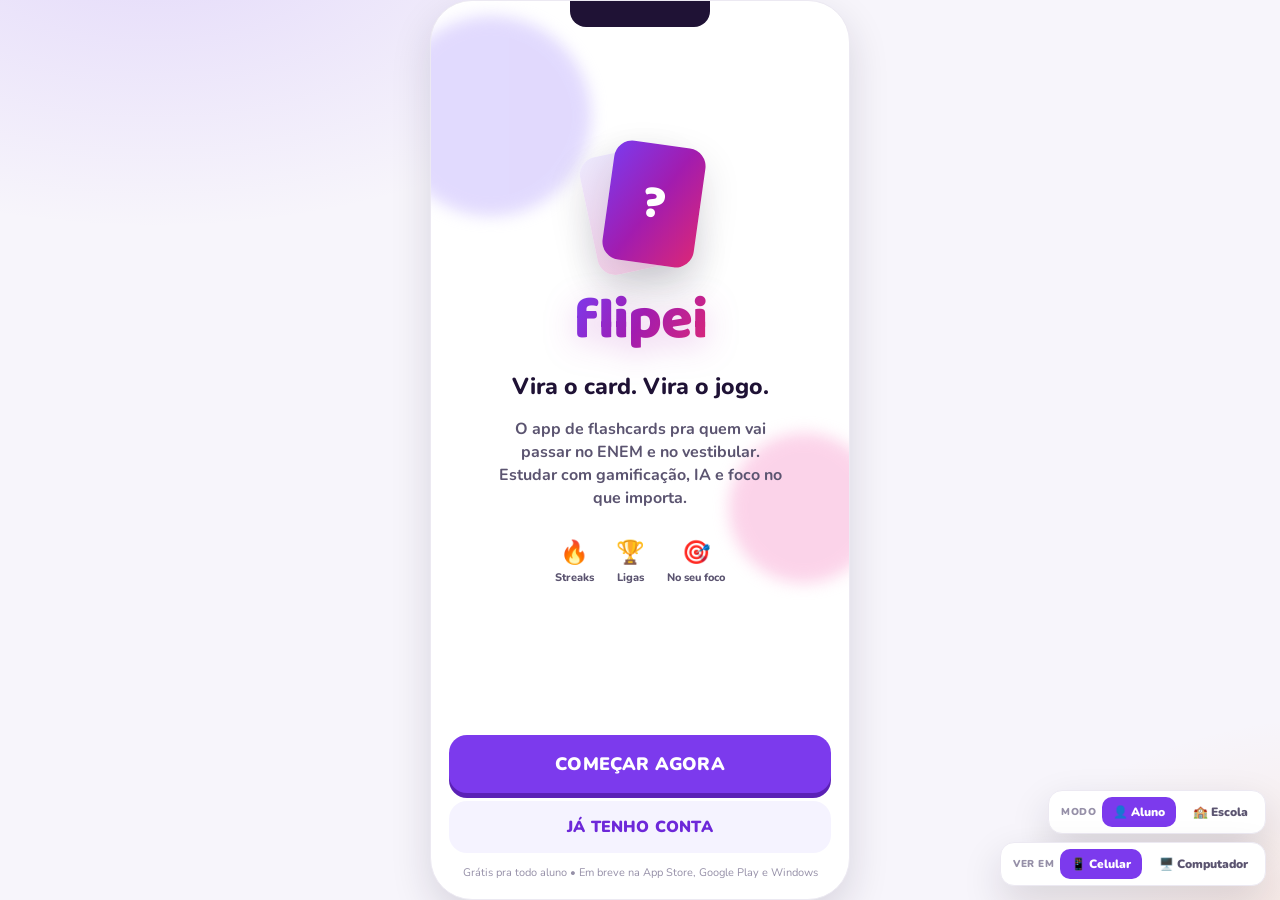
==== commit d04e16ca: "feat: ajustes de UX (delegation, novo logo, onboarding flexível, vínculo escola) - Visualização Celu" ====
--- a/flipei-prototipo.html
+++ b/flipei-prototipo.html
@@ -66,6 +66,7 @@
   --r-lg: 26px;
   --r-xl: 34px;
 
+  --grad-brand: linear-gradient(120deg, #7C3AED 0%, #A21CAF 50%, #DB2777 100%);
   --grad-roxo: linear-gradient(135deg, #8B5CF6 0%, #6D28D9 100%);
   --grad-verde: linear-gradient(135deg, #4ADE80 0%, #16A34A 100%);
   --grad-streak: linear-gradient(135deg, #FDBA74 0%, #F97316 100%);
@@ -238,18 +239,24 @@
 .tab.active .ic{ transform:translateY(-1px) scale(1.12); }
 
 /* =========================================================================
-   Logo mark
+   Logo — wordmark "flipei" minúsculo com gradiente roxo→magenta
    ========================================================================= */
-.logo{ display:inline-flex; align-items:center; gap:10px; }
-.logo .mark{
-  width:44px; height:44px; border-radius:13px; background:var(--grad-roxo);
-  display:grid; place-items:center; color:#fff; font-family:'Baloo 2'; font-weight:800; font-size:24px;
-  box-shadow:0 6px 14px rgba(124,58,237,.4); transform:rotate(-6deg);
-  position:relative;
-}
-.logo .mark::after{ content:""; position:absolute; right:-3px; bottom:-3px; width:14px; height:14px; border-radius:5px; background:var(--verde-500); border:2px solid #fff; }
-.logo .word{ font-family:'Baloo 2'; font-weight:800; font-size:27px; color:var(--ink); letter-spacing:-.3px; }
-.logo .word b{ color:var(--roxo-600); }
+.logo-word{
+  font-family:'Baloo 2','Nunito',sans-serif; font-weight:800; letter-spacing:-1px; line-height:1;
+  background:var(--grad-brand); -webkit-background-clip:text; background-clip:text;
+  -webkit-text-fill-color:transparent; color:transparent; display:inline-block;
+}
+.logo-word.light{ background:linear-gradient(120deg,#C4B5FD,#F0ABFC,#F9A8D4); -webkit-background-clip:text; background-clip:text; }
+.logo-hero{ display:flex; align-items:center; justify-content:center; }
+.logo-hero .logo-word{ filter:drop-shadow(0 8px 16px rgba(168,28,175,.25)); }
+
+/* splash flip illustration (CSS puro) */
+.flip-illo{ position:relative; width:120px; height:130px; margin-bottom:4px; }
+.flip-illo .fi-card{ position:absolute; width:92px; height:120px; border-radius:18px; box-shadow:var(--sh-lg); }
+.flip-illo .fi-back{ left:8px; top:6px; background:linear-gradient(160deg,#EDE9FE,#FBCFE8); transform:rotate(-12deg); }
+.flip-illo .fi-front{ right:0; top:0; background:var(--grad-brand); transform:rotate(8deg); display:grid; place-items:center; animation:bob 2.4s ease-in-out infinite; }
+.flip-illo .fi-front span{ font-family:'Baloo 2'; font-weight:800; font-size:46px; color:#fff; }
+.splash-hero{ gap:14px; }
 
 /* =========================================================================
    Onboarding / Role select
@@ -432,11 +439,49 @@
 /* Insight / suggestion box */
 .insight{ border-left:4px solid var(--roxo-500); background:var(--roxo-50); border-radius:0 14px 14px 0; padding:14px 16px; }
 
-/* role-switch floating */
-.role-switch{ position:fixed; right:14px; bottom:14px; z-index:8000; display:flex; gap:8px; background:#fff; padding:7px; border-radius:16px; box-shadow:var(--sh-lg); border:1px solid var(--line); }
-.role-switch button{ padding:8px 12px; border-radius:11px; font-weight:900; font-size:12px; color:var(--ink-soft); }
-.role-switch button.on{ background:var(--roxo-600); color:#fff; }
-@media (max-width:520px){ .role-switch{ bottom:auto; top:8px; right:8px; transform:scale(.9); } }
+/* floating view controls (demo): modo Aluno/Escola + Celular/Computador */
+.view-controls{ position:fixed; right:14px; bottom:14px; z-index:8000; display:flex; flex-direction:column; gap:8px; align-items:flex-end; }
+.vc-group{ display:flex; align-items:center; gap:6px; background:#fff; padding:6px; border-radius:14px; box-shadow:var(--sh-lg); border:1px solid var(--line); }
+.vc-group .vc-lbl{ font-size:10px; font-weight:900; text-transform:uppercase; letter-spacing:.5px; color:var(--ink-faint); padding-left:6px; }
+.vc-group button{ padding:7px 11px; border-radius:10px; font-weight:900; font-size:12px; color:var(--ink-soft); white-space:nowrap; }
+.vc-group button.on{ background:var(--roxo-600); color:#fff; }
+@media (max-width:560px){ .view-controls{ bottom:auto; top:8px; right:8px; transform:scale(.88); transform-origin:top right; } }
+
+/* text inputs (onboarding / forms) */
+.onb-input{ width:100%; border:2px solid var(--line-strong); border-radius:14px; padding:13px 15px; font-family:inherit; font-weight:700; font-size:15px; color:var(--ink); margin-top:4px; background:#fff; transition:border-color .15s; }
+.onb-input:focus{ outline:none; border-color:var(--roxo-500); }
+.onb-input::placeholder{ color:var(--ink-faint); font-weight:600; }
+select.onb-input{ appearance:none; cursor:pointer; }
+.onb-input-wrap{ margin-top:14px; }
+
+/* =========================================================================
+   DESKTOP web shell (app do aluno em "Computador")
+   ========================================================================= */
+.webcard{ width:min(460px,94vw); max-height:94vh; background:var(--surface); border-radius:28px; box-shadow:var(--sh-lg); overflow:hidden; display:flex; flex-direction:column; border:1px solid var(--line); }
+.webcard .onb{ height:auto; }
+
+.webwrap{ display:flex; height:100%; width:100%; background:var(--bg); }
+.webside{
+  width:248px; flex:none; background:#fff; border-right:1px solid var(--line);
+  display:flex; flex-direction:column; padding:18px 12px; gap:4px;
+}
+.webnavlist{ display:flex; flex-direction:column; gap:4px; margin-top:6px; padding:0 4px; }
+.webnav{ display:flex; align-items:center; gap:12px; padding:12px 14px; border-radius:14px; font-weight:800; font-size:15px; color:var(--ink-soft); }
+.webnav .ic{ font-size:20px; }
+.webnav:hover{ background:var(--roxo-50); color:var(--roxo-700); }
+.webnav.on{ background:var(--roxo-50); color:var(--roxo-700); box-shadow:inset 0 0 0 2px var(--roxo-300); }
+.webuser{ margin-top:auto; display:flex; gap:10px; align-items:center; padding:10px 12px; border-radius:14px; background:var(--surface-2); border:1px solid var(--line); }
+.webmain{ flex:1; min-width:0; display:flex; justify-content:center; }
+.webcol{ width:100%; max-width:560px; padding:18px 0 60px; }
+.webcol .topbar{ padding-top:8px; }
+
+@media (max-width:900px){
+  .webside{ width:72px; padding:14px 8px; }
+  .webside .logo-word, .webnav span:not(.ic), .webuser .col, .webside .btn span, .webside .btn{ }
+  .webside > div:first-child{ display:flex; justify-content:center; }
+  .webnav{ justify-content:center; } .webnav span:not(.ic){ display:none; }
+  .webuser .col{ display:none; }
+}
 
 /* school responsive: collapse sidebar */
 @media (max-width:860px){
@@ -652,7 +697,7 @@
 };
 
 /* =========================================================================
-   FLIPEI — UI helpers: render engine, toasts, FX, charts
+   FLIPEI — UI engine: router, event delegation, toasts, FX, charts
    ========================================================================= */
 
 const App = {
@@ -660,48 +705,55 @@
   route: 'splash',
   params: {},
   role: 'aluno',          // 'aluno' | 'escola'
-  // mutable session state
+  device: 'mobile',       // 'mobile' | 'desktop'  (apenas aluno)
+  _wired: false,
   s: {
     streak: STUDENT.streak,
     xp: STUDENT.xp,
     xpToday: 0,
     gems: STUDENT.gems,
-    lives: STUDENT.lives,
     goal: STUDENT.goal,
     exam: 'enem',
     selectedSubjects: ['bio','mat','qui'],
+    linkedSchool: null,          // escola vinculada pelo aluno
     // game
     deck: [],
     deckIndex: 0,
+    revealed: false,
     combo: 0,
     sessionCorrect: 0,
     sessionTotal: 0,
     sessionXp: 0,
+    // onboarding
     onboardStep: 0,
-    onboardGoal: null,
+    onb_goalKind: null,          // 'enem' | 'uni' | 'curso' | 'explorar'
+    onb_goalText: '',
+    onb_level: null,
+    onb_time: null,
+    // ui
     rankTab: 'geral',
     schoolPage: 'dashboard',
     detailStudent: null,
+    // school deck builder
+    deckDraft: { title:'', subj:'bio', cards:[] },
   },
 };
 
-// ---- tiny DOM helper ----
+// ---- tiny DOM helpers ----
 function el(html){ const t = document.createElement('template'); t.innerHTML = html.trim(); return t.content.firstElementChild; }
 function $(sel, ctx){ return (ctx||document).querySelector(sel); }
 function $(sel, ctx){ return Array.from((ctx||document).querySelectorAll(sel)); }
+function esc(s){ return String(s==null?'':s).replace(/[&<>"]/g, c=>({'&':'&amp;','<':'&lt;','>':'&gt;','"':'&quot;'}[c])); }
 
 // ---- navigation ----
-function go(route, params){
-  App.route = route;
-  App.params = params || {};
-  render();
-}
+function go(route, params){ App.route = route; App.params = params || {}; render(); }
 function setRole(role){
   App.role = role;
-  if(role === 'escola'){ App.route = 'school'; App.s.schoolPage = 'dashboard'; }
-  else { App.route = (App.route && App.route.indexOf('school')===0) ? 'home' : App.route; if(App.route==='school') App.route='home'; }
+  if(role === 'escola'){ App.s.schoolPage = 'dashboard'; App.s.detailStudent = null; }
+  else if(App.route && App.route.indexOf('school')===0){ App.route = 'home'; }
   render();
 }
+function setDevice(d){ App.device = d; render(); }
 
 // ---- master render ----
 function render(){
@@ -709,68 +761,64 @@
   let view = '';
   if(App.role === 'escola'){
     view = SchoolPortal();
+  } else if(App.route === 'splash'){
+    view = DeviceWrap(Splash(), { bare:true });
+  } else if(App.route === 'onboarding'){
+    view = DeviceWrap(Onboarding(), { bare:true });
   } else {
-    switch(App.route){
-      case 'splash':       view = Splash(); break;
-      case 'onboarding':   view = Onboarding(); break;
-      case 'home':         view = PhoneShell(Home(), 'home'); break;
-      case 'game':         view = PhoneShell(Game(), null); break;
-      case 'complete':     view = PhoneShell(Complete(), null); break;
-      case 'ranking':      view = PhoneShell(Ranking(), 'ranking'); break;
-      case 'personalize':  view = PhoneShell(Personalize(), 'personalize'); break;
-      case 'profile':      view = PhoneShell(Profile(), 'profile'); break;
-      default:             view = Splash();
-    }
+    const tab = ['home','ranking','personalize','profile'].includes(App.route) ? App.route : null;
+    const inner = ScreenFor(App.route);
+    view = DeviceWrap(inner, { tab });
   }
   App.root.innerHTML = view;
-  bindAfterRender();
-  renderRoleSwitch();
-}
-
-function renderRoleSwitch(){
-  let rs = document.getElementById('role-switch');
-  if(!rs){
-    rs = el(`<div class="role-switch" id="role-switch">
-      <button data-role="aluno">👤 Aluno</button>
-      <button data-role="escola">🏫 Escola</button>
-    </div>`);
-    document.body.appendChild(rs);
-    rs.addEventListener('click', e=>{ const b=e.target.closest('button'); if(b) setRole(b.dataset.role); });
+  renderControls();
+  wireOnce();
+  runPostRender();
+}
+
+function ScreenFor(route){
+  switch(route){
+    case 'home':         return Home();
+    case 'game':         return Game();
+    case 'complete':     return Complete();
+    case 'ranking':      return Ranking();
+    case 'personalize':  return Personalize();
+    case 'profile':      return Profile();
+    case 'linkSchool':   return LinkSchool();
+    default:             return Home();
   }
-  $('#role-switch button').forEach(b=> b.classList.toggle('on', b.dataset.role===App.role));
-  // hide switch on the very first splash to keep it clean? keep visible for demo.
-}
-
-// Hook up generic [data-go] navigation + screen-specific binds
-function bindAfterRender(){
-  $('[data-go]').forEach(node=>{
-    node.addEventListener('click', ()=> go(node.dataset.go, node.dataset.param ? JSON.parse(node.dataset.param) : {}));
-  });
-  if(typeof bindHome==='function' && App.route==='home') bindHome();
-  if(typeof bindGame==='function' && App.route==='game') bindGame();
-  if(typeof bindOnboarding==='function' && App.route==='onboarding') bindOnboarding();
-  if(typeof bindRanking==='function' && App.route==='ranking') bindRanking();
-  if(typeof bindPersonalize==='function' && App.route==='personalize') bindPersonalize();
-  if(typeof bindComplete==='function' && App.route==='complete') bindComplete();
-  if(App.role==='escola' && typeof bindSchool==='function') bindSchool();
-}
-
-// =========================================================================
-// Phone shell with tab bar
-// =========================================================================
-function PhoneShell(inner, activeTab){
-  const tabs = [
-    { id:'home', route:'home', ic:'🏠', label:'Início' },
-    { id:'ranking', route:'ranking', ic:'🏆', label:'Ranking' },
-    { id:'personalize', route:'personalize', ic:'🎯', label:'Personalizar' },
-    { id:'profile', route:'profile', ic:'📊', label:'Perfil' },
-  ];
-  const tabbar = activeTab ? `
+}
+
+// post-render side effects (charts already animate via SVG; confetti etc.)
+function runPostRender(){
+  if(App.role==='aluno' && App.route==='complete'){
+    confetti({count:160, y: innerHeight*0.30});
+    const xpNode = $('#c-xp'); if(xpNode) countUp(xpNode, App.s.sessionXp, 1000);
+    App.s.deck = [];
+  }
+}
+
+// =========================================================================
+// Device wrappers — celular (moldura) ou computador (layout web)
+// =========================================================================
+function DeviceWrap(inner, opts){
+  opts = opts || {};
+  if(App.device === 'desktop') return DesktopShell(inner, opts);
+  return PhoneShell(inner, opts);
+}
+
+const NAV = [
+  { id:'home', ic:'🏠', label:'Início' },
+  { id:'ranking', ic:'🏆', label:'Ranking' },
+  { id:'personalize', ic:'🎯', label:'Personalizar' },
+  { id:'profile', ic:'📊', label:'Perfil' },
+];
+
+function PhoneShell(inner, opts){
+  const tabbar = opts.tab ? `
     <div class="tabbar">
-      ${tabs.map(t=>`
-        <div class="tab ${t.id===activeTab?'active':''}" data-go="${t.route}">
-          <div class="ic">${t.ic}</div><div>${t.label}</div>
-        </div>`).join('')}
+      ${NAV.map(t=>`<button class="tab ${t.id===opts.tab?'active':''}" data-act="go" data-route="${t.id}">
+        <span class="ic">${t.ic}</span><span>${t.label}</span></button>`).join('')}
     </div>` : '';
   return `
   <div class="stage">
@@ -784,6 +832,125 @@
   </div>`;
 }
 
+function DesktopShell(inner, opts){
+  // splash/onboarding: centralizado sem sidebar
+  if(opts.bare){
+    return `<div class="stage"><div class="webcard fade-in">${inner}</div></div>`;
+  }
+  const nav = `${NAV.map(t=>`<button class="webnav ${t.id===opts.tab?'on':''}" data-act="go" data-route="${t.id}">
+      <span class="ic">${t.ic}</span><span>${t.label}</span></button>`).join('')}`;
+  return `
+  <div class="webwrap">
+    <aside class="webside">
+      <div style="padding:6px 10px 14px">${Logo(26)}</div>
+      <nav class="webnavlist">${nav}</nav>
+      <button class="btn btn-roxo btn-block mt12" data-act="go" data-route="game" style="margin:0 8px">▶ Estudar</button>
+      <div class="webuser">
+        <div class="avatar" style="width:38px;height:38px;font-size:15px;background:var(--roxo-600)">${STUDENT.name[0]}</div>
+        <div class="col"><span class="b9 small">${esc(STUDENT.name)}</span><span class="tiny faint">🔥 ${App.s.streak} · ${App.s.xp.toLocaleString('pt-BR')} XP</span></div>
+      </div>
+    </aside>
+    <main class="webmain scroll">
+      <div class="webcol fade-in">${inner}</div>
+    </main>
+  </div>`;
+}
+
+// =========================================================================
+// Floating controls: alternar Aluno/Escola e Celular/Computador
+// =========================================================================
+function renderControls(){
+  let rs = document.getElementById('view-controls');
+  if(!rs){ rs = el(`<div class="view-controls" id="view-controls"></div>`); document.body.appendChild(rs); }
+  const deviceCtrl = App.role==='aluno' ? `
+    <div class="vc-group">
+      <span class="vc-lbl">Ver em</span>
+      <button class="${App.device==='mobile'?'on':''}" data-act="device" data-d="mobile">📱 Celular</button>
+      <button class="${App.device==='desktop'?'on':''}" data-act="device" data-d="desktop">🖥️ Computador</button>
+    </div>` : '';
+  rs.innerHTML = `
+    <div class="vc-group">
+      <span class="vc-lbl">Modo</span>
+      <button class="${App.role==='aluno'?'on':''}" data-act="role" data-r="aluno">👤 Aluno</button>
+      <button class="${App.role==='escola'?'on':''}" data-act="role" data-r="escola">🏫 Escola</button>
+    </div>
+    ${deviceCtrl}`;
+}
+
+// =========================================================================
+// EVENT DELEGATION — uma única escuta global (robusto, sem rebind)
+// =========================================================================
+function wireOnce(){
+  if(App._wired) return;
+  App._wired = true;
+
+  document.addEventListener('click', (e)=>{
+    const t = e.target.closest('[data-act]');
+    if(!t) return;
+    handleAct(t.dataset.act, t, e);
+  });
+  // live model binding p/ inputs de texto (sem re-render, preserva foco)
+  document.addEventListener('input', (e)=>{
+    const t = e.target.closest('[data-model]');
+    if(t){ App.s[t.dataset.model] = t.value; refreshOnbButton(); }
+  });
+  window.addEventListener('resize', ()=>{ const c=document.getElementById('fx-canvas'); if(c){c.width=innerWidth;c.height=innerHeight;} });
+}
+
+function refreshOnbButton(){
+  if(App.route!=='onboarding') return;
+  const btn = $('#onb-next'); if(!btn) return;
+  btn.disabled = !onbCanContinue();
+}
+
+function handleAct(act, t, e){
+  const d = t.dataset;
+  switch(act){
+    // global
+    case 'go':        go(d.route); break;
+    case 'role':      setRole(d.r); break;
+    case 'device':    setDevice(d.d); break;
+
+    // onboarding
+    case 'onb-pick':  App.s.onb_goalKind = d.val; render(); break;
+    case 'onb-suggest': App.s.onb_goalText = d.val; render(); break;
+    case 'onb-level': App.s.onb_level = d.val; render(); break;
+    case 'onb-time':  App.s.onb_time = d.val; render(); break;
+    case 'onb-back':  if(App.s.onboardStep===0){ go('splash'); } else { App.s.onboardStep--; render(); } break;
+    case 'onb-next':  onbNext(); break;
+
+    // game
+    case 'reveal':    App.s.revealed = true; render(); break;
+    case 'rate':      gameAnswer(parseInt(d.rate,10), t); break;
+    case 'quit':      if(confirm('Sair da sessão? O progresso desta sessão será perdido.')){ App.s.deck=[]; App.s.revealed=false; go('home'); } break;
+
+    // ranking
+    case 'rank-tab':  App.s.rankTab = d.tab; render(); break;
+
+    // personalize
+    case 'set-exam':  { App.s.exam=d.exam; const ex=EXAMS.find(x=>x.id===d.exam); App.s.goal=ex?ex.name:App.s.goal; toast('Foco atualizado: '+(ex?ex.name:''),'success','🎯'); render(); } break;
+    case 'toggle-subj': {
+      const id=d.subj, arr=App.s.selectedSubjects;
+      if(arr.includes(id)){ if(arr.length>1) App.s.selectedSubjects=arr.filter(x=>x!==id); else toast('Escolha ao menos 1 matéria','warn','⚠️'); }
+      else App.s.selectedSubjects=[...arr,id];
+      render(); break;
+    }
+
+    // vincular escola
+    case 'link-open':  go('linkSchool'); break;
+    case 'link-submit': submitLink(); break;
+    case 'link-cancel': go('profile'); break;
+    case 'unlink':     if(confirm('Desvincular da escola? Ela deixará de ver seu progresso.')){ App.s.linkedSchool=null; toast('Escola desvinculada','brand','🔌'); go('profile'); } break;
+
+    // school portal
+    case 'school-page': App.s.schoolPage=d.page; App.s.detailStudent=null; render(); break;
+    case 'open-student': App.s.detailStudent=d.student; App.s.schoolPage='alunos'; render(); break;
+    case 'back-students': App.s.detailStudent=null; render(); break;
+    case 'deck-add-card': schoolAddCard(); break;
+    case 'deck-publish': schoolPublishDeck(); break;
+  }
+}
+
 // =========================================================================
 // Toasts + FX
 // =========================================================================
@@ -794,290 +961,247 @@
   setTimeout(()=>{ t.style.transition='.3s'; t.style.opacity='0'; t.style.transform='translateY(-10px)'; setTimeout(()=>t.remove(),300); }, 1900);
 }
 
-// Confetti burst
 function confetti(opts){
-  const c = document.getElementById('fx-canvas');
-  const ctx = c.getContext('2d');
-  c.width = innerWidth; c.height = innerHeight;
-  const colors = ['#7C3AED','#22C55E','#FB923C','#FACC15','#EC4899','#3B82F6'];
-  const N = (opts&&opts.count)||140;
-  const parts = [];
-  const cx = (opts&&opts.x) || innerWidth/2;
-  const cy = (opts&&opts.y) || innerHeight/2;
-  for(let i=0;i<N;i++){
-    parts.push({
-      x:cx, y:cy,
-      vx:(Math.random()-.5)*14, vy:(Math.random()*-15)-4,
-      g:0.4+Math.random()*0.3, r:5+Math.random()*7,
-      rot:Math.random()*6, vr:(Math.random()-.5)*.4,
-      c:colors[(Math.random()*colors.length)|0], life:0, max:80+Math.random()*40,
-      shape: Math.random()>.5?'rect':'circ',
-    });
-  }
+  const c = document.getElementById('fx-canvas'); if(!c) return;
+  const ctx = c.getContext('2d'); c.width = innerWidth; c.height = innerHeight;
+  const colors = ['#7C3AED','#DB2777','#22C55E','#FB923C','#FACC15','#3B82F6'];
+  const N = (opts&&opts.count)||140, parts=[];
+  const cx=(opts&&opts.x)||innerWidth/2, cy=(opts&&opts.y)||innerHeight/2;
+  for(let i=0;i<N;i++) parts.push({ x:cx,y:cy, vx:(Math.random()-.5)*14, vy:(Math.random()*-15)-4, g:.4+Math.random()*.3, r:5+Math.random()*7, rot:Math.random()*6, vr:(Math.random()-.5)*.4, c:colors[(Math.random()*colors.length)|0], life:0, max:80+Math.random()*40, shape:Math.random()>.5?'rect':'circ' });
   let frame=0;
-  function step(){
-    ctx.clearRect(0,0,c.width,c.height);
-    let alive=false;
-    parts.forEach(p=>{
-      if(p.life>p.max) return;
-      alive=true; p.life++;
-      p.vy+=p.g; p.x+=p.vx; p.y+=p.vy; p.rot+=p.vr;
-      ctx.save(); ctx.translate(p.x,p.y); ctx.rotate(p.rot);
-      ctx.globalAlpha = Math.max(0, 1-(p.life/p.max));
-      ctx.fillStyle=p.c;
-      if(p.shape==='rect') ctx.fillRect(-p.r/2,-p.r/2,p.r,p.r*1.4);
-      else { ctx.beginPath(); ctx.arc(0,0,p.r/1.6,0,7); ctx.fill(); }
-      ctx.restore();
-    });
-    frame++;
-    if(alive && frame<160) requestAnimationFrame(step);
-    else ctx.clearRect(0,0,c.width,c.height);
-  }
-  step();
-}
-
-// floating +XP near an element
+  (function step(){
+    ctx.clearRect(0,0,c.width,c.height); let alive=false;
+    parts.forEach(p=>{ if(p.life>p.max) return; alive=true; p.life++; p.vy+=p.g; p.x+=p.vx; p.y+=p.vy; p.rot+=p.vr;
+      ctx.save(); ctx.translate(p.x,p.y); ctx.rotate(p.rot); ctx.globalAlpha=Math.max(0,1-p.life/p.max); ctx.fillStyle=p.c;
+      if(p.shape==='rect') ctx.fillRect(-p.r/2,-p.r/2,p.r,p.r*1.4); else { ctx.beginPath(); ctx.arc(0,0,p.r/1.6,0,7); ctx.fill(); }
+      ctx.restore(); });
+    frame++; if(alive&&frame<160) requestAnimationFrame(step); else ctx.clearRect(0,0,c.width,c.height);
+  })();
+}
+
 function floatXp(amount, target){
+  if(!target||!target.getBoundingClientRect) return;
   const r = target.getBoundingClientRect();
   const f = el(`<div class="xp-float">+${amount} XP</div>`);
-  f.style.left = (r.left + r.width/2 - 20)+'px';
-  f.style.top = (r.top + 20)+'px';
-  f.style.position='fixed'; f.style.zIndex=9200;
-  document.body.appendChild(f);
-  setTimeout(()=>f.remove(), 1000);
-}
-
-// =========================================================================
-// SVG chart helpers
-// =========================================================================
-
-// Animated bar chart (vertical)
+  f.style.cssText = `left:${r.left+r.width/2-20}px;top:${r.top+10}px;position:fixed;z-index:9200;`;
+  document.body.appendChild(f); setTimeout(()=>f.remove(),1000);
+}
+
+// =========================================================================
+// SVG charts
+// =========================================================================
 function barChart(data, opts){
-  opts = opts || {};
-  const W = opts.w||520, H = opts.h||180, pad=24;
-  const max = Math.max.apply(null, data.map(d=>d.v)) * 1.15 || 1;
-  const bw = (W - pad*2) / data.length;
-  const bars = data.map((d,i)=>{
-    const h = (d.v/max)*(H-pad-24);
-    const x = pad + i*bw + bw*0.18;
-    const w = bw*0.64;
-    const y = H-24-h;
-    const color = d.color || '#7C3AED';
-    return `
-      <rect x="${x}" y="${H-24}" width="${w}" height="0" rx="6" fill="${color}">
-        <animate attributeName="height" from="0" to="${h}" dur="0.7s" fill="freeze" begin="${i*0.05}s" calcMode="spline" keySplines="0.2 0.8 0.2 1" keyTimes="0;1"/>
-        <animate attributeName="y" from="${H-24}" to="${y}" dur="0.7s" fill="freeze" begin="${i*0.05}s" calcMode="spline" keySplines="0.2 0.8 0.2 1" keyTimes="0;1"/>
-      </rect>
+  opts=opts||{}; const W=opts.w||520,H=opts.h||180,pad=24;
+  const max=Math.max.apply(null,data.map(d=>d.v))*1.15||1, bw=(W-pad*2)/data.length;
+  const bars=data.map((d,i)=>{ const h=(d.v/max)*(H-pad-24), x=pad+i*bw+bw*0.18, w=bw*0.64, y=H-24-h, color=d.color||'#7C3AED';
+    return `<rect x="${x}" y="${H-24}" width="${w}" height="0" rx="6" fill="${color}">
+      <animate attributeName="height" from="0" to="${h}" dur="0.7s" fill="freeze" begin="${i*0.05}s" calcMode="spline" keySplines="0.2 0.8 0.2 1" keyTimes="0;1"/>
+      <animate attributeName="y" from="${H-24}" to="${y}" dur="0.7s" fill="freeze" begin="${i*0.05}s" calcMode="spline" keySplines="0.2 0.8 0.2 1" keyTimes="0;1"/></rect>
       ${opts.values?`<text x="${x+w/2}" y="${y-6}" text-anchor="middle" font-size="11" font-weight="800" fill="#5B5470">${d.v}</text>`:''}
-      <text x="${x+w/2}" y="${H-8}" text-anchor="middle" font-size="11" font-weight="700" fill="#9690A8">${d.l}</text>`;
-  }).join('');
+      <text x="${x+w/2}" y="${H-8}" text-anchor="middle" font-size="11" font-weight="700" fill="#9690A8">${d.l}</text>`; }).join('');
   return `<svg class="chart" viewBox="0 0 ${W} ${H}" preserveAspectRatio="xMidYMid meet">${bars}</svg>`;
 }
-
-// Horizontal bars (for accuracy by subject)
 function hBars(data, opts){
-  opts = opts || {};
-  const W = opts.w||520, rowH=34, pad=8;
-  const H = data.length*rowH + pad*2;
-  const labelW = opts.labelW||96;
-  const max = 100;
-  const rows = data.map((d,i)=>{
-    const y = pad + i*rowH;
-    const full = W - labelW - 50;
-    const w = (d.v/max)*full;
-    const color = d.color||'#7C3AED';
-    return `
-      <text x="0" y="${y+rowH/2+4}" font-size="12.5" font-weight="800" fill="#1F1235">${d.l}</text>
+  opts=opts||{}; const W=opts.w||520,rowH=34,pad=8,H=data.length*rowH+pad*2,labelW=opts.labelW||96,max=100;
+  const rows=data.map((d,i)=>{ const y=pad+i*rowH,full=W-labelW-50,w=(d.v/max)*full,color=d.color||'#7C3AED';
+    return `<text x="0" y="${y+rowH/2+4}" font-size="12.5" font-weight="800" fill="#1F1235">${d.l}</text>
       <rect x="${labelW}" y="${y+8}" width="${full}" height="${rowH-16}" rx="9" fill="#EEEBF5"/>
       <rect x="${labelW}" y="${y+8}" width="0" height="${rowH-16}" rx="9" fill="${color}">
-        <animate attributeName="width" from="0" to="${w}" dur="0.8s" fill="freeze" begin="${i*0.06}s" calcMode="spline" keySplines="0.2 0.8 0.2 1" keyTimes="0;1"/>
-      </rect>
-      <text x="${W-2}" y="${y+rowH/2+4}" text-anchor="end" font-size="12.5" font-weight="900" fill="${color}">${d.v}%</text>`;
-  }).join('');
+        <animate attributeName="width" from="0" to="${w}" dur="0.8s" fill="freeze" begin="${i*0.06}s" calcMode="spline" keySplines="0.2 0.8 0.2 1" keyTimes="0;1"/></rect>
+      <text x="${W-2}" y="${y+rowH/2+4}" text-anchor="end" font-size="12.5" font-weight="900" fill="${color}">${d.v}%</text>`; }).join('');
   return `<svg class="chart" viewBox="0 0 ${W} ${H}" preserveAspectRatio="xMidYMid meet">${rows}</svg>`;
 }
-
-// Line/area chart
 function lineChart(values, opts){
-  opts = opts || {};
-  const W = opts.w||520, H = opts.h||180, pad=18, padB=22;
-  const max = Math.max.apply(null, values)*1.2 || 1;
-  const stepX = (W-pad*2)/(values.length-1);
-  const pts = values.map((v,i)=>[pad+i*stepX, H-padB-(v/max)*(H-pad-padB)]);
-  const line = pts.map((p,i)=> (i?'L':'M')+p[0].toFixed(1)+' '+p[1].toFixed(1)).join(' ');
-  const area = line + ` L ${pts[pts.length-1][0]} ${H-padB} L ${pts[0][0]} ${H-padB} Z`;
-  const dots = pts.map(p=>`<circle cx="${p[0]}" cy="${p[1]}" r="4" fill="#7C3AED" stroke="#fff" stroke-width="2"/>`).join('');
-  const color = opts.color||'#7C3AED';
+  opts=opts||{}; const W=opts.w||520,H=opts.h||180,pad=18,padB=22;
+  const max=Math.max.apply(null,values)*1.2||1, stepX=(W-pad*2)/(values.length-1);
+  const pts=values.map((v,i)=>[pad+i*stepX, H-padB-(v/max)*(H-pad-padB)]);
+  const line=pts.map((p,i)=>(i?'L':'M')+p[0].toFixed(1)+' '+p[1].toFixed(1)).join(' ');
+  const area=line+` L ${pts[pts.length-1][0]} ${H-padB} L ${pts[0][0]} ${H-padB} Z`;
+  const dots=pts.map(p=>`<circle cx="${p[0]}" cy="${p[1]}" r="4" fill="#7C3AED" stroke="#fff" stroke-width="2"/>`).join('');
+  const color=opts.color||'#7C3AED';
   return `<svg class="chart" viewBox="0 0 ${W} ${H}" preserveAspectRatio="none" style="height:${opts.cssH||180}px">
-    <defs><linearGradient id="lg" x1="0" y1="0" x2="0" y2="1">
-      <stop offset="0" stop-color="${color}" stop-opacity="0.28"/><stop offset="1" stop-color="${color}" stop-opacity="0"/>
-    </linearGradient></defs>
+    <defs><linearGradient id="lg" x1="0" y1="0" x2="0" y2="1"><stop offset="0" stop-color="${color}" stop-opacity="0.28"/><stop offset="1" stop-color="${color}" stop-opacity="0"/></linearGradient></defs>
     <path d="${area}" fill="url(#lg)"/>
-    <path d="${line}" fill="none" stroke="${color}" stroke-width="3.5" stroke-linecap="round" stroke-linejoin="round"
-      stroke-dasharray="1400" stroke-dashoffset="1400"><animate attributeName="stroke-dashoffset" to="0" dur="1s" fill="freeze"/></path>
-    ${dots}
-  </svg>`;
-}
-
-// Donut / progress ring
+    <path d="${line}" fill="none" stroke="${color}" stroke-width="3.5" stroke-linecap="round" stroke-linejoin="round" stroke-dasharray="1400" stroke-dashoffset="1400"><animate attributeName="stroke-dashoffset" to="0" dur="1s" fill="freeze"/></path>
+    ${dots}</svg>`;
+}
 function ring(pct, opts){
-  opts = opts || {};
-  const size = opts.size||120, sw=opts.stroke||14, r=(size-sw)/2, c=2*Math.PI*r;
-  const color = opts.color||'#7C3AED';
+  opts=opts||{}; const size=opts.size||120,sw=opts.stroke||14,r=(size-sw)/2,c=2*Math.PI*r,color=opts.color||'#7C3AED';
   return `<svg width="${size}" height="${size}" viewBox="0 0 ${size} ${size}">
     <circle cx="${size/2}" cy="${size/2}" r="${r}" fill="none" stroke="#EEEBF5" stroke-width="${sw}"/>
-    <circle cx="${size/2}" cy="${size/2}" r="${r}" fill="none" stroke="${color}" stroke-width="${sw}" stroke-linecap="round"
-      stroke-dasharray="${c}" stroke-dashoffset="${c}" transform="rotate(-90 ${size/2} ${size/2})">
-      <animate attributeName="stroke-dashoffset" from="${c}" to="${c*(1-pct/100)}" dur="1s" fill="freeze" calcMode="spline" keySplines="0.2 0.8 0.2 1" keyTimes="0;1"/>
-    </circle>
+    <circle cx="${size/2}" cy="${size/2}" r="${r}" fill="none" stroke="${color}" stroke-width="${sw}" stroke-linecap="round" stroke-dasharray="${c}" stroke-dashoffset="${c}" transform="rotate(-90 ${size/2} ${size/2})">
+      <animate attributeName="stroke-dashoffset" from="${c}" to="${c*(1-pct/100)}" dur="1s" fill="freeze" calcMode="spline" keySplines="0.2 0.8 0.2 1" keyTimes="0;1"/></circle>
     <text x="50%" y="50%" text-anchor="middle" dy="0.1em" font-family="'Baloo 2'" font-weight="800" font-size="${size*0.26}" fill="${color}">${opts.label!==undefined?opts.label:pct+'%'}</text>
-    ${opts.sub?`<text x="50%" y="50%" dy="${size*0.22}" text-anchor="middle" font-size="11" font-weight="800" fill="#9690A8">${opts.sub}</text>`:''}
-  </svg>`;
-}
-
-// Count-up animation on a number element
+    ${opts.sub?`<text x="50%" y="50%" dy="${size*0.22}" text-anchor="middle" font-size="11" font-weight="800" fill="#9690A8">${opts.sub}</text>`:''}</svg>`;
+}
 function countUp(node, to, dur){
-  dur = dur||900; const start=performance.now(); const from=0;
-  function tick(now){
-    const t = Math.min(1,(now-start)/dur);
-    const e = 1-Math.pow(1-t,3);
-    node.textContent = Math.round(from+(to-from)*e).toLocaleString('pt-BR');
-    if(t<1) requestAnimationFrame(tick);
-  }
-  requestAnimationFrame(tick);
+  dur=dur||900; const start=performance.now();
+  (function tick(now){ const t=Math.min(1,(now-start)/dur), e=1-Math.pow(1-t,3); node.textContent=Math.round(to*e).toLocaleString('pt-BR'); if(t<1) requestAnimationFrame(tick); })(performance.now());
 }
 
 /* =========================================================================
-   FLIPEI — Telas do ALUNO (experiência divertida / gamificada)
+   FLIPEI — Telas do ALUNO
    ========================================================================= */
 
-// ---------- Logo ----------
+// ---------- Logo (wordmark gradiente, minúsculo — vibe do Instagram) ----------
 function Logo(size){
-  return `<div class="logo">
-    <div class="mark">F</div>
-    <div class="word" ${size?`style="font-size:${size}px"`:''}>Flip<b>ei</b></div>
+  size = size || 28;
+  return `<span class="logo-word" style="font-size:${size}px">flipei</span>`;
+}
+function LogoBig(size){
+  size = size || 64;
+  return `<div class="logo-hero">
+    <span class="logo-word" style="font-size:${size}px">flipei</span>
   </div>`;
 }
 
 // =========================================================================
-// SPLASH / Boas-vindas
+// SPLASH
 // =========================================================================
 function Splash(){
   return `
-  <div class="stage">
-    <div class="phone">
-      <div class="phone-notch"></div>
-      <div class="onb fade-in" style="background:radial-gradient(120% 80% at 50% 0%, #F5F3FF, #fff);">
-        <div class="hero">
-          <div class="blob" style="width:160px;height:160px;background:var(--roxo-300);top:6%;left:-30px;"></div>
-          <div class="blob" style="width:120px;height:120px;background:var(--verde-300);bottom:18%;right:-20px;"></div>
-          <div style="position:relative;z-index:2;display:flex;flex-direction:column;align-items:center;gap:6px;">
-            <div style="font-size:78px;transform:rotate(-8deg);filter:drop-shadow(0 14px 20px rgba(124,58,237,.35))">🃏</div>
-            ${Logo(40)}
-            <div class="h2" style="margin-top:18px;max-width:300px;">Estudar virou jogo.</div>
-            <p class="muted" style="max-width:280px;font-weight:700;">Flashcards + gamificação + IA para você passar no ENEM e no vestibular dos seus sonhos.</p>
-          </div>
-          <div style="display:flex;gap:18px;margin-top:10px;position:relative;z-index:2;">
-            <div class="tcenter"><div class="h2" style="color:var(--roxo-600)">🔥</div><div class="tiny b muted">Streaks</div></div>
-            <div class="tcenter"><div class="h2" style="color:var(--roxo-600)">🏆</div><div class="tiny b muted">Ligas</div></div>
-            <div class="tcenter"><div class="h2" style="color:var(--roxo-600)">🎯</div><div class="tiny b muted">No seu foco</div></div>
-          </div>
+  <div class="onb">
+    <div class="hero splash-hero">
+      <div class="blob" style="width:200px;height:200px;background:var(--roxo-300);top:2%;left:-40px;"></div>
+      <div class="blob" style="width:150px;height:150px;background:#F9A8D4;bottom:20%;right:-30px;"></div>
+      <div style="position:relative;z-index:2;display:flex;flex-direction:column;align-items:center;gap:14px;">
+        <div class="flip-illo">
+          <div class="fi-card fi-back"></div>
+          <div class="fi-card fi-front"><span>?</span></div>
         </div>
-        <div class="section">
-          <button class="btn btn-roxo btn-block btn-lg" data-go="onboarding">Começar agora</button>
-          <button class="btn btn-ghost btn-block mt8">Já tenho conta</button>
-          <p class="tiny faint tcenter mt12">Grátis para todo aluno • Disponível em breve na App Store, Google Play e Windows</p>
-        </div>
-      </div>
+        ${LogoBig(58)}
+        <div class="h2" style="margin-top:6px">Vira o card. Vira o jogo.</div>
+        <p class="muted" style="max-width:300px;font-weight:700;">O app de flashcards pra quem vai passar no ENEM e no vestibular. Estudar com gamificação, IA e foco no que importa.</p>
+      </div>
+      <div style="display:flex;gap:22px;margin-top:8px;position:relative;z-index:2;">
+        <div class="tcenter"><div class="h2">🔥</div><div class="tiny b muted">Streaks</div></div>
+        <div class="tcenter"><div class="h2">🏆</div><div class="tiny b muted">Ligas</div></div>
+        <div class="tcenter"><div class="h2">🎯</div><div class="tiny b muted">No seu foco</div></div>
+      </div>
+    </div>
+    <div class="section">
+      <button class="btn btn-roxo btn-block btn-lg" data-act="go" data-route="onboarding">Começar agora</button>
+      <button class="btn btn-ghost btn-block mt8">Já tenho conta</button>
+      <p class="tiny faint tcenter mt12">Grátis pra todo aluno • Em breve na App Store, Google Play e Windows</p>
     </div>
   </div>`;
 }
 
 // =========================================================================
-// ONBOARDING — escolha de objetivo (multi-step)
-// =========================================================================
-const ONB_GOALS = [
-  { id:'enem', emoji:'📝', t:'Passar no ENEM', d:'Foco no Exame Nacional' },
-  { id:'medicina', emoji:'🩺', t:'Cursar Medicina', d:'As provas mais concorridas' },
-  { id:'fuvest', emoji:'🎓', t:'USP / FUVEST', d:'Vestibular específico' },
-  { id:'explorar', emoji:'🧭', t:'Ainda estou decidindo', d:'Quero explorar' },
+// ONBOARDING — objetivo flexível (sem pressupor curso/universidade)
+// =========================================================================
+const GOAL_KINDS = [
+  { id:'enem',     emoji:'📝', t:'Passar no ENEM', d:'Foco no Exame Nacional' },
+  { id:'uni',      emoji:'🏛️', t:'Uma universidade específica', d:'Ex.: USP, UFRGS, UERJ...' },
+  { id:'curso',    emoji:'🎓', t:'Entrar em um curso', d:'Ex.: Medicina, Direito, Engenharia...' },
+  { id:'explorar', emoji:'🧭', t:'Ainda estou decidindo', d:'Quero explorar e criar o hábito' },
 ];
-const ONB_LEVELS = [
+const UNI_SUGGEST = ['USP / FUVEST','UNICAMP','UFRGS','UERJ','UFMG','UFPR','UnB','Outra'];
+const CURSO_SUGGEST = ['Medicina','Direito','Engenharia','Psicologia','Administração','Enfermagem','Outro'];
+const LEVELS = [
   { id:'1', emoji:'🌱', t:'Começando do zero', d:'Quero criar o hábito' },
   { id:'2', emoji:'📚', t:'Já estudo às vezes', d:'Quero ser consistente' },
   { id:'3', emoji:'⚡', t:'Estudo sério', d:'Reta final, foco total' },
 ];
-const ONB_TIME = [
-  { id:'5', emoji:'☕', t:'5 min / dia', d:'Casual' },
+const TIMES = [
+  { id:'5',  emoji:'☕', t:'5 min / dia',  d:'Casual' },
   { id:'15', emoji:'🎯', t:'15 min / dia', d:'Regular (recomendado)' },
   { id:'30', emoji:'🔥', t:'30 min / dia', d:'Sério' },
   { id:'60', emoji:'🚀', t:'60 min / dia', d:'Intenso' },
 ];
 
+function onbCanContinue(){
+  const s = App.s;
+  if(s.onboardStep===0){
+    if(!s.onb_goalKind) return false;
+    if((s.onb_goalKind==='uni'||s.onb_goalKind==='curso') && !String(s.onb_goalText||'').trim()) return false;
+    return true;
+  }
+  if(s.onboardStep===1) return !!s.onb_level;
+  if(s.onboardStep===2) return !!s.onb_time;
+  return false;
+}
+function onbGoalLabel(){
+  const s=App.s, k=s.onb_goalKind, txt=String(s.onb_goalText||'').trim();
+  if(k==='enem') return 'ENEM 2026';
+  if(k==='uni') return txt || 'Universidade';
+  if(k==='curso') return txt ? (txt+' 🎯') : 'Curso';
+  return 'Explorando';
+}
+function onbNext(){
+  if(!onbCanContinue()){ toast('Escolha uma opção pra continuar 🙂','warn','👆'); return; }
+  if(App.s.onboardStep < 2){ App.s.onboardStep++; render(); return; }
+  // finalizar
+  App.s.goal = onbGoalLabel();
+  if(App.s.onb_goalKind==='uni'){ const m=EXAMS.find(e=>String(App.s.onb_goalText).toLowerCase().includes(e.id)||String(App.s.onb_goalText).toUpperCase().includes(e.sigla)); if(m) App.s.exam=m.id; }
+  App.s.onboardStep = 0;
+  toast('Perfil criado! Bem-vindo à Flipei 🎉','success','✨');
+  confetti({count:130, y:innerHeight*0.4});
+  go('home');
+}
+
 function Onboarding(){
-  const step = App.s.onboardStep;
-  const steps = [
-    { eyebrow:'Passo 1 de 3', title:'Qual é o seu objetivo?', sub:'Vamos personalizar seus flashcards para isso.', opts:ONB_GOALS, key:'goal' },
-    { eyebrow:'Passo 2 de 3', title:'Como está sua rotina hoje?', sub:'Sem julgamentos — só pra começar do jeito certo.', opts:ONB_LEVELS, key:'level' },
-    { eyebrow:'Passo 3 de 3', title:'Sua meta diária', sub:'Estudar pouco e todo dia vale mais que maratonar.', opts:ONB_TIME, key:'time' },
-  ][step];
-  const chosen = App.s['onb_'+steps.key];
+  const s = App.s, step = s.onboardStep;
+  let title, sub, body;
+  if(step===0){
+    title='O que você quer conquistar?'; sub='Sem pressuposições — você escolhe (e pode digitar).';
+    const k = s.onb_goalKind;
+    let extra='';
+    if(k==='uni' || k==='curso'){
+      const list = k==='uni'?UNI_SUGGEST:CURSO_SUGGEST;
+      const ph = k==='uni'?'Digite a universidade (ex.: UFSC)':'Digite o curso (ex.: Veterinária)';
+      extra = `
+        <div class="onb-input-wrap slide-in">
+          <div class="tiny faint b">${k==='uni'?'Qual universidade?':'Qual curso?'}</div>
+          <input class="onb-input" data-model="onb_goalText" value="${esc(s.onb_goalText)}" placeholder="${ph}" />
+          <div class="row wrap gap8 mt8">
+            ${list.map(x=>`<button class="opt-chip ${s.onb_goalText===x?'on':''}" data-act="onb-suggest" data-val="${esc(x)}">${x}</button>`).join('')}
+          </div>
+        </div>`;
+    }
+    body = `
+      <div class="col gap10">
+        ${GOAL_KINDS.map(o=>`
+          <button class="choice ${k===o.id?'sel':''}" data-act="onb-pick" data-val="${o.id}">
+            <div class="emoji">${o.emoji}</div>
+            <div class="col"><div class="b9" style="font-size:16px">${o.t}</div><div class="small muted">${o.d}</div></div>
+            <div class="grow"></div><div style="font-size:20px;color:var(--roxo-500)">${k===o.id?'✓':''}</div>
+          </button>`).join('')}
+      </div>${extra}`;
+  } else if(step===1){
+    title='Como está sua rotina hoje?'; sub='Sem julgamentos — só pra começar do jeito certo.';
+    body = `<div class="col gap10">${LEVELS.map(o=>`
+      <button class="choice ${s.onb_level===o.id?'sel':''}" data-act="onb-level" data-val="${o.id}">
+        <div class="emoji">${o.emoji}</div><div class="col"><div class="b9" style="font-size:16px">${o.t}</div><div class="small muted">${o.d}</div></div>
+        <div class="grow"></div><div style="font-size:20px;color:var(--roxo-500)">${s.onb_level===o.id?'✓':''}</div></button>`).join('')}</div>`;
+  } else {
+    title='Sua meta diária'; sub='Estudar pouco e todo dia vale mais que maratonar.';
+    body = `<div class="col gap10">${TIMES.map(o=>`
+      <button class="choice ${s.onb_time===o.id?'sel':''}" data-act="onb-time" data-val="${o.id}">
+        <div class="emoji">${o.emoji}</div><div class="col"><div class="b9" style="font-size:16px">${o.t}</div><div class="small muted">${o.d}</div></div>
+        <div class="grow"></div><div style="font-size:20px;color:var(--roxo-500)">${s.onb_time===o.id?'✓':''}</div></button>`).join('')}</div>`;
+  }
   return `
-  <div class="stage">
-    <div class="phone">
-      <div class="phone-notch"></div>
-      <div class="onb fade-in">
-        <div class="topbar">
-          <button class="icon-btn" id="onb-back">←</button>
-          <div class="bar roxo thin grow" style="max-width:200px"><span style="width:${(step+1)/3*100}%"></span></div>
-          <div style="width:42px"></div>
-        </div>
-        <div style="padding:8px 22px 0;">
-          <div class="eyebrow">${steps.eyebrow}</div>
-          <div class="h2 mt4">${steps.title}</div>
-          <p class="muted b mt4">${steps.sub}</p>
-        </div>
-        <div class="scroll" style="flex:1;padding:18px 22px;display:flex;flex-direction:column;gap:12px;">
-          ${steps.opts.map(o=>`
-            <button class="choice ${chosen===o.id?'sel':''}" data-opt="${o.id}">
-              <div class="emoji">${o.emoji}</div>
-              <div class="col"><div class="b9" style="font-size:16px">${o.t}</div><div class="small muted">${o.d}</div></div>
-              <div class="grow"></div>
-              <div style="font-size:20px;color:var(--roxo-500)">${chosen===o.id?'✓':''}</div>
-            </button>`).join('')}
-        </div>
-        <div class="section">
-          <button class="btn btn-roxo btn-block btn-lg" id="onb-next" ${chosen?'':'disabled'}>${step<2?'Continuar':'Criar meu perfil'}</button>
-        </div>
-      </div>
+  <div class="onb">
+    <div class="topbar">
+      <button class="icon-btn" data-act="onb-back">←</button>
+      <div class="bar roxo thin grow" style="max-width:200px"><span style="width:${(step+1)/3*100}%"></span></div>
+      <div style="width:42px"></div>
+    </div>
+    <div style="padding:8px 22px 0;">
+      <div class="eyebrow">Passo ${step+1} de 3</div>
+      <div class="h2 mt4">${title}</div>
+      <p class="muted b mt4">${sub}</p>
+    </div>
+    <div class="scroll" style="flex:1;padding:18px 22px;">${body}</div>
+    <div class="section">
+      <button class="btn btn-roxo btn-block btn-lg" id="onb-next" data-act="onb-next" ${onbCanContinue()?'':'disabled'}>${step<2?'Continuar':'Criar meu perfil'}</button>
     </div>
   </div>`;
 }
 
-function bindOnboarding(){
-  const step = App.s.onboardStep;
-  const key = ['goal','level','time'][step];
-  $('.choice[data-opt]').forEach(c=> c.addEventListener('click', ()=>{
-    App.s['onb_'+key] = c.dataset.opt;
-    render();
-  }));
-  $('#onb-back').addEventListener('click', ()=>{
-    if(step===0){ App.s.onboardStep=0; go('splash'); }
-    else { App.s.onboardStep--; render(); }
-  });
-  $('#onb-next').addEventListener('click', ()=>{
-    if(step<2){ App.s.onboardStep++; render(); }
-    else {
-      App.s.onboardStep=0;
-      toast('Perfil criado! Bem-vindo à Flipei 🎉','success','✨');
-      confetti({count:120, y: innerHeight*0.4});
-      go('home');
-    }
-  });
-}
-
-// =========================================================================
-// HOME — Trilha de estudos + status do dia
+// =========================================================================
+// HOME — trilha + status (sem vidas)
 // =========================================================================
 function Home(){
   const s = App.s;
@@ -1085,121 +1209,93 @@
   return `
   <div>
     <div class="topbar">
-      <div class="brand-mini">${Logo(20)}</div>
+      <div>${Logo(24)}</div>
       <div class="row gap8">
         <span class="tag-stat tag-streak">🔥 ${s.streak}</span>
+        <span class="tag-stat tag-xp">⚡ ${s.xp.toLocaleString('pt-BR')}</span>
         <span class="tag-stat tag-gem">💎 ${s.gems}</span>
-        <span class="tag-stat tag-life">❤️ ${s.lives}</span>
-      </div>
-    </div>
-
-    <!-- Meta diária -->
+      </div>
+    </div>
+
     <div class="section">
       <div class="card pad">
         <div class="row between">
-          <div>
-            <div class="eyebrow">Meta de hoje</div>
-            <div class="h3">${s.xpToday} / ${STUDENT.dailyGoal} XP</div>
-          </div>
+          <div><div class="eyebrow">Meta de hoje</div><div class="h3">${s.xpToday} / ${STUDENT.dailyGoal} XP</div></div>
           <div class="pill ${pct>=100?'green':''}">${pct>=100?'Concluída! 🎉':pct+'%'}</div>
         </div>
         <div class="bar xp mt12"><span style="width:${pct}%"></span></div>
         <div class="row between mt8">
-          <span class="small muted b">Objetivo: <b style="color:var(--roxo-700)">${s.goal}</b></span>
+          <span class="small muted b">Objetivo: <b style="color:var(--roxo-700)">${esc(s.goal)}</b></span>
           <span class="small b" style="color:var(--laranja-600)">🔥 ${s.streak} dias seguidos</span>
         </div>
       </div>
     </div>
 
-    <!-- CTA principal -->
     <div class="section">
-      <button class="btn btn-roxo btn-block btn-lg" data-go="game">▶  Estudar agora</button>
+      <button class="btn btn-roxo btn-block btn-lg" data-act="go" data-route="game">▶  Estudar agora</button>
       <div class="row gap10 mt12">
-        <button class="btn btn-outline grow btn-sm" data-go="game">⚡ Revisão rápida</button>
-        <button class="btn btn-outline grow btn-sm" data-go="personalize">🎯 Mudar foco</button>
-      </div>
-    </div>
-
-    <!-- Trilha -->
+        <button class="btn btn-outline grow btn-sm" data-act="go" data-route="game">⚡ Revisão rápida</button>
+        <button class="btn btn-outline grow btn-sm" data-act="go" data-route="personalize">🎯 Mudar foco</button>
+      </div>
+    </div>
+
     <div class="section">
       <div class="unit-banner">
-        <div class="col">
-          <span class="tiny b" style="opacity:.85;text-transform:uppercase;letter-spacing:.5px">Sua trilha</span>
-          <span class="h3" style="color:#fff">${PATH.unit}</span>
-        </div>
+        <div class="col"><span class="tiny b" style="opacity:.85;text-transform:uppercase;letter-spacing:.5px">Sua trilha</span>
+          <span class="h3" style="color:#fff">${PATH.unit}</span></div>
         <div style="font-size:34px">🧬</div>
       </div>
-
       <div class="path">
-        ${PATH.nodes.map((n,i)=>{
-          const off = [0,38,-30,30,-22,0][i] || 0;
+        ${PATH.nodes.map((n,i)=>{ const off=[0,38,-30,30,-22,0][i]||0;
           return `<div class="node ${n.state}" style="transform:translateX(${off}px)">
             ${n.state==='current'?`<div class="start-here">COMECE AQUI</div>`:''}
             ${n.state==='done'?`<div class="crown">👑</div>`:''}
-            <button class="bubble" ${n.state!=='locked'?'data-go="game"':''}>${n.ic}</button>
-            <div class="label">${n.label}</div>
-          </div>`;
-        }).join('')}
-      </div>
-    </div>
-
-    <!-- Desafio social -->
+            <button class="bubble" ${n.state!=='locked'?'data-act="go" data-route="game"':''}>${n.ic}</button>
+            <div class="label">${n.label}</div></div>`; }).join('')}
+      </div>
+    </div>
+
     <div class="section">
       <div class="card pad" style="background:linear-gradient(135deg,#FFF7ED,#FFEDD5);border-color:#FED7AA">
-        <div class="row gap12">
-          <div style="font-size:34px">⚔️</div>
-          <div class="grow">
-            <div class="b9">Desafio relâmpago</div>
-            <div class="small muted b">Ana te desafiou: 20 cards de Biologia. Faltam <b>4h</b>!</div>
-          </div>
-          <button class="btn btn-amarelo btn-sm" data-go="game">Aceitar</button>
-        </div>
+        <div class="row gap12"><div style="font-size:34px">⚔️</div>
+          <div class="grow"><div class="b9">Desafio relâmpago</div><div class="small muted b">Ana te desafiou: 20 cards de Biologia. Faltam <b>4h</b>!</div></div>
+          <button class="btn btn-amarelo btn-sm" data-act="go" data-route="game">Aceitar</button></div>
       </div>
     </div>
     <div class="empty-space"></div>
   </div>`;
 }
 
-function bindHome(){
-  // count up nothing special; CTA handled by data-go
-}
-
-// =========================================================================
-// GAME — sessão de flashcards
+// =========================================================================
+// GAME — flashcards (sem vidas; erro só agenda revisão)
 // =========================================================================
 function startDeck(){
-  // build deck from selected subjects, fallback to all
   let pool = CARDS.filter(c=> App.s.selectedSubjects.includes(c.s));
   if(pool.length < 6) pool = CARDS.slice();
-  // shuffle
-  pool = pool.slice().sort(()=>Math.random()-0.5).slice(0, 8);
-  App.s.deck = pool.map(c=>({ ...c, flipped:false, rated:false }));
-  App.s.deckIndex = 0;
-  App.s.combo = 0;
-  App.s.sessionCorrect = 0;
-  App.s.sessionTotal = 0;
-  App.s.sessionXp = 0;
+  pool = pool.slice().sort(()=>Math.random()-0.5).slice(0,8);
+  App.s.deck = pool.map(c=>({ ...c }));
+  App.s.deckIndex=0; App.s.revealed=false; App.s.combo=0;
+  App.s.sessionCorrect=0; App.s.sessionTotal=0; App.s.sessionXp=0;
 }
 
 function Game(){
-  if(!App.s.deck.length || App.s.deckIndex===0 && App.params.fresh!==false){
-    if(!App.s.deck.length) startDeck();
-  }
+  if(!App.s.deck.length) startDeck();
   const idx = App.s.deckIndex;
   const card = App.s.deck[idx];
   const subj = SUBJECTS[card.s];
   const pct = Math.round(idx / App.s.deck.length * 100);
+  const flipped = App.s.revealed;
   return `
   <div class="game">
     <div class="game-top">
-      <button class="icon-btn" id="game-quit" style="background:#F1EFF6;color:var(--ink-soft)">✕</button>
+      <button class="icon-btn" data-act="quit" style="background:#F1EFF6;color:var(--ink-soft)">✕</button>
       <div class="bar"><span style="width:${pct}%"></span></div>
-      <span class="tag-stat tag-life" style="font-size:13px">❤️ ${App.s.lives}</span>
-    </div>
-    <div class="combo ${App.s.combo>=2?'show':''}" id="combo">🔥 Combo x${App.s.combo}</div>
+      <span class="pill small">${idx+1}/${App.s.deck.length}</span>
+    </div>
+    ${App.s.combo>=2?`<div class="combo show">🔥 Combo x${App.s.combo}</div>`:''}
 
     <div class="card-area">
-      <div class="flashcard" id="flashcard">
+      <div class="flashcard ${flipped?'flipped':''}" ${flipped?'':'data-act="reveal"'}>
         <div class="face front">
           <span class="subject-tag pill" style="background:${subj.color}1a;color:${subj.color}">${subj.emoji} ${subj.name} · ${card.sub}</span>
           <div class="q">${card.q}</div>
@@ -1213,78 +1309,37 @@
       </div>
     </div>
 
-    <div id="game-actions">
-      <div class="reveal-hint" id="reveal-hint">
-        <button class="btn btn-roxo btn-block btn-lg" id="reveal-btn">Mostrar resposta</button>
-      </div>
-    </div>
+    ${flipped ? `
+      <div class="rate-grid slide-in">
+        <button class="rate err"  data-act="rate" data-rate="0"><span class="ic">😵</span>Errei<span class="when">rever já</span></button>
+        <button class="rate hard" data-act="rate" data-rate="1"><span class="ic">😬</span>Difícil<span class="when">1 dia</span></button>
+        <button class="rate good" data-act="rate" data-rate="2"><span class="ic">🙂</span>Bom<span class="when">3 dias</span></button>
+        <button class="rate easy" data-act="rate" data-rate="3"><span class="ic">😎</span>Fácil<span class="when">7 dias</span></button>
+      </div>` : `
+      <div class="reveal-hint"><button class="btn btn-roxo btn-block btn-lg" data-act="reveal">Mostrar resposta</button></div>`}
   </div>`;
 }
 
-function rateButtons(){
-  return `
-  <div class="rate-grid slide-in">
-    <button class="rate err" data-rate="0"><span class="ic">😵</span>Errei<span class="when">&lt; 10min</span></button>
-    <button class="rate hard" data-rate="1"><span class="ic">😬</span>Difícil<span class="when">1 dia</span></button>
-    <button class="rate good" data-rate="2"><span class="ic">🙂</span>Bom<span class="when">3 dias</span></button>
-    <button class="rate easy" data-rate="3"><span class="ic">😎</span>Fácil<span class="when">7 dias</span></button>
-  </div>`;
-}
-
-function bindGame(){
-  const fc = $('#flashcard');
-  const flip = ()=>{
-    fc.classList.add('flipped');
-    const actions = $('#game-actions');
-    actions.innerHTML = rateButtons();
-    bindRates();
-  };
-  $('#reveal-btn') && $('#reveal-btn').addEventListener('click', flip);
-  fc.addEventListener('click', ()=>{ if(!fc.classList.contains('flipped')) flip(); });
-  $('#game-quit').addEventListener('click', ()=>{
-    if(confirm('Sair da sessão? Seu progresso desta sessão será perdido.')){ App.s.deck=[]; go('home'); }
-  });
-
-  function bindRates(){
-    $('.rate[data-rate]').forEach(b=> b.addEventListener('click', ()=> answer(parseInt(b.dataset.rate), b)));
+function gameAnswer(rating, btn){
+  const correct = rating >= 2;
+  App.s.sessionTotal++;
+  if(correct){
+    App.s.sessionCorrect++; App.s.combo++;
+    const base = rating===3?12:10, bonus=Math.min(App.s.combo,5)*2, gain=base+bonus;
+    App.s.sessionXp += gain; floatXp(gain, btn);
+    if(App.s.combo>=3) toast(`Combo x${App.s.combo}! +${bonus} XP de bônus 🔥`,'warn','🔥');
+  } else {
+    App.s.combo=0; toast('Tranquilo — esse volta logo pra você revisar 💪','brand','📌');
   }
-
-  function answer(rating, btn){
-    const correct = rating >= 2;       // Bom/Fácil = acerto
-    App.s.sessionTotal++;
-    if(correct){
-      App.s.sessionCorrect++;
-      App.s.combo++;
-      const base = rating===3 ? 12 : 10;
-      const bonus = Math.min(App.s.combo, 5) * 2;     // combo bonus
-      const gain = base + bonus;
-      App.s.sessionXp += gain;
-      floatXp(gain, btn);
-      if(App.s.combo>=3) toast(`Combo x${App.s.combo}! +${bonus} XP de bônus 🔥`,'warn','🔥');
-    } else {
-      App.s.combo = 0;
-      App.s.lives = Math.max(0, App.s.lives-1);
-      toast('Sem problema — vamos revisar em breve 💪','brand','📌');
-    }
-    // advance
-    App.s.deckIndex++;
-    if(App.s.deckIndex >= App.s.deck.length || App.s.lives<=0){
-      finishSession();
-    } else {
-      render();
-    }
-  }
-
-  function finishSession(){
-    App.s.xp += App.s.sessionXp;
-    App.s.xpToday += App.s.sessionXp;
-    if(App.s.sessionCorrect>0 && App.s.combo>=0){ /* keep streak */ }
+  App.s.deckIndex++; App.s.revealed=false;
+  if(App.s.deckIndex >= App.s.deck.length){
+    App.s.xp += App.s.sessionXp; App.s.xpToday += App.s.sessionXp;
     go('complete');
-  }
-}
-
-// =========================================================================
-// COMPLETE — resumo gamificado da sessão
+  } else render();
+}
+
+// =========================================================================
+// COMPLETE
 // =========================================================================
 function Complete(){
   const acc = App.s.sessionTotal ? Math.round(App.s.sessionCorrect/App.s.sessionTotal*100) : 0;
@@ -1293,53 +1348,29 @@
   <div class="complete fade-in">
     <div class="trophy">${perfect?'🏆':'🎉'}</div>
     <div class="h1">${perfect?'Sessão perfeita!':'Mandou bem!'}</div>
-    <p class="muted b" style="max-width:300px">${perfect?'Você acertou tudo. A IA já marcou esses cards como dominados.':'Cada sessão te deixa mais perto do seu objetivo.'}</p>
-
+    <p class="muted b" style="max-width:300px">${perfect?'Você acertou tudo. A IA marcou esses cards como dominados.':'Cada sessão te deixa mais perto do seu objetivo.'}</p>
     <div class="stat-cards mt20">
-      <div class="stat-tile" style="background:var(--grad-xp)">
-        <div class="v" id="c-xp">0</div><div class="k">⚡ XP ganho</div>
-      </div>
-      <div class="stat-tile" style="background:var(--grad-verde)">
-        <div class="v">${acc}%</div><div class="k">🎯 Acerto</div>
-      </div>
-      <div class="stat-tile" style="background:var(--grad-streak)">
-        <div class="v">🔥 ${App.s.streak}</div><div class="k">Streak mantido</div>
-      </div>
-      <div class="stat-tile" style="background:var(--grad-roxo)">
-        <div class="v">${App.s.sessionTotal}</div><div class="k">📇 Cards revisados</div>
-      </div>
-    </div>
-
+      <div class="stat-tile" style="background:var(--grad-xp)"><div class="v" id="c-xp">0</div><div class="k">⚡ XP ganho</div></div>
+      <div class="stat-tile" style="background:var(--grad-verde)"><div class="v">${acc}%</div><div class="k">🎯 Acerto</div></div>
+      <div class="stat-tile" style="background:var(--grad-streak)"><div class="v">🔥 ${App.s.streak}</div><div class="k">Streak mantido</div></div>
+      <div class="stat-tile" style="background:var(--grad-brand)"><div class="v">${App.s.sessionTotal}</div><div class="k">📇 Cards revisados</div></div>
+    </div>
     <div class="card pad mt20" style="width:100%">
-      <div class="row between">
-        <span class="b">Meta diária</span>
-        <span class="b" style="color:var(--roxo-700)">${App.s.xpToday}/${STUDENT.dailyGoal} XP</span>
-      </div>
+      <div class="row between"><span class="b">Meta diária</span><span class="b" style="color:var(--roxo-700)">${App.s.xpToday}/${STUDENT.dailyGoal} XP</span></div>
       <div class="bar xp mt8"><span style="width:${Math.min(100,App.s.xpToday/STUDENT.dailyGoal*100)}%"></span></div>
     </div>
-
     <div style="width:100%;margin-top:20px;display:flex;flex-direction:column;gap:10px">
-      <button class="btn btn-verde btn-block btn-lg" data-go="game">Continuar estudando</button>
-      <button class="btn btn-ghost btn-block" data-go="home">Voltar ao início</button>
+      <button class="btn btn-verde btn-block btn-lg" data-act="go" data-route="game">Continuar estudando</button>
+      <button class="btn btn-ghost btn-block" data-act="go" data-route="home">Voltar ao início</button>
     </div>
   </div>`;
 }
 
-function bindComplete(){
-  confetti({count:160, y: innerHeight*0.32});
-  const xpNode = $('#c-xp');
-  if(xpNode) countUp(xpNode, App.s.sessionXp, 1000);
-  // reset deck for next session
-  App.s.deck = [];
-}
-
-// =========================================================================
-// RANKING — Ligas (geral / prova / escola)
+// =========================================================================
+// RANKING
 // =========================================================================
 function Ranking(){
-  const tab = App.s.rankTab;
-  const list = RANK[tab];
-  const promoteAt = 3; // top 3 sobem de liga
+  const tab = App.s.rankTab, list = RANK[tab], promoteAt = 3;
   return `
   <div>
     <div class="league-head">
@@ -1349,39 +1380,29 @@
     </div>
     <div class="section" style="padding-top:14px">
       <div class="seg">
-        <button class="${tab==='geral'?'on':''}" data-rank="geral">🌐 Geral</button>
-        <button class="${tab==='prova'?'on':''}" data-rank="prova">📝 Por prova</button>
-        <button class="${tab==='escola'?'on':''}" data-rank="escola">🏫 Escola</button>
+        <button class="${tab==='geral'?'on':''}" data-act="rank-tab" data-tab="geral">🌐 Geral</button>
+        <button class="${tab==='prova'?'on':''}" data-act="rank-tab" data-tab="prova">📝 Por prova</button>
+        <button class="${tab==='escola'?'on':''}" data-act="rank-tab" data-tab="escola">🏫 Escola</button>
       </div>
       <p class="tiny faint mt8 tcenter">${tab==='geral'?'Todos os estudantes da Flipei':tab==='prova'?'Quem está focado no ENEM como você':'Alunos do '+STUDENT.school}</p>
     </div>
-
     <div class="section" style="display:flex;flex-direction:column;gap:9px;">
-      ${list.map((u,i)=>{
-        const pos = i+1;
-        const top = pos<=3 ? 'top'+pos : '';
-        const medal = pos===1?'🥇':pos===2?'🥈':pos===3?'🥉':pos;
-        const html = `<div class="rank-row ${u.me?'me':''} ${top}">
+      ${list.map((u,i)=>{ const pos=i+1, top=pos<=3?'top'+pos:'', medal=pos===1?'🥇':pos===2?'🥈':pos===3?'🥉':pos;
+        const html=`<div class="rank-row ${u.me?'me':''} ${top}">
           <div class="rank-pos">${medal}</div>
           <div class="avatar" style="background:${u.av};width:40px;height:40px;font-size:15px">${u.name[0]}</div>
           <div class="grow"><div class="b9">${u.name}${u.me?' <span class="pill" style="padding:2px 8px;font-size:11px">você</span>':''}</div>
             <div class="tiny faint b">Nível ${14-i>0?14-i:1}</div></div>
-          <div class="tag-stat tag-xp" style="font-size:14px">${u.xp.toLocaleString('pt-BR')}</div>
-        </div>`;
-        const sep = (pos===promoteAt) ? `${html}<div class="promo-line">Zona de promoção ⬆️</div>` : html;
-        return sep;
+          <div class="tag-stat tag-xp" style="font-size:14px">${u.xp.toLocaleString('pt-BR')}</div></div>`;
+        return pos===promoteAt ? `${html}<div class="promo-line">Zona de promoção ⬆️</div>` : html;
       }).join('')}
     </div>
     <div class="empty-space"></div>
   </div>`;
 }
 
-function bindRanking(){
-  $('[data-rank]').forEach(b=> b.addEventListener('click', ()=>{ App.s.rankTab=b.dataset.rank; render(); }));
-}
-
-// =========================================================================
-// PERSONALIZE — prova, universidade, matéria, submatéria + IA
+// =========================================================================
+// PERSONALIZE
 // =========================================================================
 function Personalize(){
   const s = App.s;
@@ -1389,99 +1410,92 @@
   <div>
     <div class="topbar"><div class="h3">🎯 Personalizar estudos</div></div>
     <p class="hr-pad muted b small" style="margin-top:-4px">Você no controle: a Flipei entrega flashcards do que importa pra você.</p>
-
-    <!-- IA highlight -->
     <div class="section" style="padding-top:14px">
-      <div class="ai-card">
-        <div class="spark">✨</div>
+      <div class="ai-card"><div class="spark">✨</div>
         <div class="pill" style="background:rgba(255,255,255,.18);color:#fff">🤖 Sugestão da IA</div>
         <div class="h3 mt8" style="color:#fff">Foque em Física e Matemática</div>
-        <p class="small" style="opacity:.92;font-weight:700;margin-top:4px">Analisamos as últimas provas do ENEM + seu desempenho. Esses temas caem muito e são onde você mais erra.</p>
-        <button class="btn btn-amarelo btn-sm mt12" data-go="game">Treinar pontos fracos</button>
-      </div>
-    </div>
-
-    <!-- Prova / universidade -->
+        <p class="small" style="opacity:.92;font-weight:700;margin-top:4px">Analisamos as últimas provas + seu desempenho. Esses temas caem muito e são onde você mais erra.</p>
+        <button class="btn btn-amarelo btn-sm mt12" data-act="go" data-route="game">Treinar pontos fracos</button>
+      </div>
+    </div>
     <div class="section">
       <div class="eyebrow">Sua prova / universidade</div>
       <div class="col gap10 mt8">
-        ${EXAMS.map(e=>`
-          <div class="uni-card ${s.exam===e.id?'on':''}" data-exam="${e.id}">
-            <div class="uni-logo" style="background:${e.color}">${e.sigla}</div>
-            <div class="grow"><div class="b9">${e.name}</div><div class="small muted">${e.sub}</div></div>
-            <div style="font-size:20px;color:var(--roxo-500)">${s.exam===e.id?'✓':'○'}</div>
-          </div>`).join('')}
-      </div>
-    </div>
-
-    <!-- Matérias -->
+        ${EXAMS.map(e=>`<div class="uni-card ${s.exam===e.id?'on':''}" data-act="set-exam" data-exam="${e.id}">
+          <div class="uni-logo" style="background:${e.color}">${e.sigla}</div>
+          <div class="grow"><div class="b9">${e.name}</div><div class="small muted">${e.sub}</div></div>
+          <div style="font-size:20px;color:var(--roxo-500)">${s.exam===e.id?'✓':'○'}</div></div>`).join('')}
+      </div>
+    </div>
     <div class="section">
       <div class="eyebrow">Matérias no seu foco</div>
       <p class="tiny faint b">Toque para ativar/desativar. Você recebe mais cards do que escolher.</p>
       <div class="row wrap gap8 mt8">
-        ${Object.values(SUBJECTS).map(sub=>`
-          <button class="opt-chip ${s.selectedSubjects.includes(sub.id)?'on':''}" data-subj="${sub.id}">${sub.emoji} ${sub.name}</button>`).join('')}
-      </div>
-    </div>
-
-    <!-- Submatéria / tema -->
+        ${Object.values(SUBJECTS).map(sub=>`<button class="opt-chip ${s.selectedSubjects.includes(sub.id)?'on':''}" data-act="toggle-subj" data-subj="${sub.id}">${sub.emoji} ${sub.name}</button>`).join('')}
+      </div>
+    </div>
     <div class="section">
       <div class="eyebrow">Aprofundar em um tema</div>
       <div class="card pad mt8">
         <div class="row between"><span class="b">Biologia</span><span class="link">trocar</span></div>
         <div class="row wrap gap8 mt8">
-          <span class="pill">Citologia</span>
-          <span class="pill outline">Genética</span>
-          <span class="pill outline">Ecologia</span>
-          <span class="pill outline">Evolução</span>
-          <span class="pill outline">+ temas</span>
+          <span class="pill">Citologia</span><span class="pill outline">Genética</span><span class="pill outline">Ecologia</span><span class="pill outline">Evolução</span><span class="pill outline">+ temas</span>
         </div>
-        <button class="btn btn-outline btn-block btn-sm mt12" data-go="game">Estudar só "Citologia"</button>
+        <button class="btn btn-outline btn-block btn-sm mt12" data-act="go" data-route="game">Estudar só "Citologia"</button>
       </div>
     </div>
     <div class="empty-space"></div>
   </div>`;
 }
 
-function bindPersonalize(){
-  $('[data-exam]').forEach(c=> c.addEventListener('click', ()=>{ App.s.exam=c.dataset.exam; const e=EXAMS.find(x=>x.id===c.dataset.exam); App.s.goal=e.name; toast('Foco atualizado: '+e.name,'success','🎯'); render(); }));
-  $('[data-subj]').forEach(c=> c.addEventListener('click', ()=>{
-    const id=c.dataset.subj; const arr=App.s.selectedSubjects;
-    if(arr.includes(id)){ if(arr.length>1) App.s.selectedSubjects=arr.filter(x=>x!==id); else toast('Escolha ao menos 1 matéria','warn','⚠️'); }
-    else App.s.selectedSubjects=[...arr,id];
-    render();
-  }));
-}
-
-// =========================================================================
-// PROFILE — dashboard do aluno (evolução, acertos, conquistas)
+// =========================================================================
+// PROFILE — dashboard + vínculo com escola
 // =========================================================================
 function Profile(){
   const s = App.s;
   const subjData = STUDENT.bySubject.map(x=>({ l:SUBJECTS[x.s].name, v:x.acc, color:SUBJECTS[x.s].color }));
   const weekData = STUDENT.weeklyXp.map((v,i)=>({ l:['S','T','Q','Q','S','S','D'][i], v }));
-  const dias = STUDENT.heat;
+  const linked = s.linkedSchool;
   return `
   <div>
-    <!-- header -->
-    <div style="background:var(--grad-roxo);padding:22px 18px 26px;color:#fff;border-radius:0 0 26px 26px;">
+    <div style="background:var(--grad-brand);padding:22px 18px 26px;color:#fff;border-radius:0 0 26px 26px;">
       <div class="row between">
         <div class="row gap12">
           <div class="avatar" style="background:#fff;color:var(--roxo-700);width:56px;height:56px;font-size:24px">${STUDENT.name[0]}</div>
           <div><div class="h3" style="color:#fff">${STUDENT.name}</div>
-            <div class="small" style="opacity:.9;font-weight:800">${STUDENT.handle} · ${STUDENT.school}</div></div>
+            <div class="small" style="opacity:.9;font-weight:800">${STUDENT.handle}${linked?' · '+esc(linked):''}</div></div>
         </div>
         <button class="icon-btn" style="background:rgba(255,255,255,.18);color:#fff">⚙️</button>
       </div>
       <div class="row gap8 mt16">
         <div class="grow tcenter" style="background:rgba(255,255,255,.14);border-radius:14px;padding:10px"><div class="h3" style="color:#fff">🔥 ${s.streak}</div><div class="tiny b" style="opacity:.9">dias</div></div>
-        <div class="grow tcenter" style="background:rgba(255,255,255,.14);border-radius:14px;padding:10px"><div class="h3" style="color:#fff">${(s.xp).toLocaleString('pt-BR')}</div><div class="tiny b" style="opacity:.9">XP total</div></div>
+        <div class="grow tcenter" style="background:rgba(255,255,255,.14);border-radius:14px;padding:10px"><div class="h3" style="color:#fff">${s.xp.toLocaleString('pt-BR')}</div><div class="tiny b" style="opacity:.9">XP total</div></div>
         <div class="grow tcenter" style="background:rgba(255,255,255,.14);border-radius:14px;padding:10px"><div class="h3" style="color:#fff">${STUDENT.leagueIcon}</div><div class="tiny b" style="opacity:.9">Liga ${STUDENT.league}</div></div>
       </div>
     </div>
 
-    <!-- KPIs -->
+    <!-- Vínculo com a escola -->
     <div class="section" style="padding-top:16px">
+      ${linked ? `
+        <div class="card pad" style="border-color:var(--verde-300);background:var(--verde-100)">
+          <div class="row gap12">
+            <div style="font-size:30px">🏫</div>
+            <div class="grow"><div class="b9">Conectado a ${esc(linked)}</div>
+              <div class="small muted b">Sua escola acompanha seu progresso. Ela vê desempenho — nunca interfere no seu app.</div></div>
+            <button class="btn btn-outline btn-sm" data-act="unlink">Desvincular</button>
+          </div>
+        </div>` : `
+        <div class="card pad" style="border:2px dashed var(--roxo-300);background:var(--roxo-50)">
+          <div class="row gap12">
+            <div style="font-size:30px">🏫</div>
+            <div class="grow"><div class="b9">Sua escola é parceira Flipei?</div>
+              <div class="small muted b">Peça o <b>código do professor</b> e conecte sua conta. Você continua usando o app livremente.</div></div>
+          </div>
+          <button class="btn btn-roxo btn-block btn-sm mt12" data-act="link-open">🔗 Conectar à minha escola</button>
+        </div>`}
+    </div>
+
+    <div class="section">
       <div class="eyebrow">Visão geral</div>
       <div class="row gap10 mt8">
         <div class="kpi grow tcenter"><div class="v" style="color:var(--verde-600)">${STUDENT.accuracy}%</div><div class="k">Acerto geral</div></div>
@@ -1490,59 +1504,79 @@
       </div>
     </div>
 
-    <!-- Evolução semanal -->
-    <div class="section">
-      <div class="card pad">
-        <div class="row between"><div class="b9">📈 Evolução de XP</div><span class="pill green">↑ esta semana</span></div>
-        ${barChart(weekData, { h:170, values:true })}
-      </div>
-    </div>
-
-    <!-- Desempenho por matéria -->
-    <div class="section">
-      <div class="card pad">
-        <div class="b9">🎯 Acerto por matéria</div>
-        <p class="tiny faint b">Onde você brilha e onde precisa de reforço.</p>
-        <div class="mt8">${hBars(subjData, {})}</div>
-        <div class="insight mt8" style="border-color:var(--laranja-500);background:var(--laranja-100)">
-          <span class="small b" style="color:var(--laranja-600)">💡 Física (59%) é seu ponto mais fraco. Que tal 10 cards agora?</span>
-        </div>
-      </div>
-    </div>
-
-    <!-- Calendário de constância -->
-    <div class="section">
-      <div class="card pad">
-        <div class="row between"><div class="b9">🗓️ Constância</div><span class="small b muted">${STUDENT.streak} dias seguidos 🔥</span></div>
-        <div class="cal mt12">
-          ${dias.map(l=>`<div class="d l${l}"></div>`).join('')}
-        </div>
-        <div class="row gap8 mt8" style="justify-content:flex-end"><span class="tiny faint b">menos</span>
-          <div class="cal" style="grid-template-columns:repeat(5,12px);gap:3px;width:auto">
-          <div class="d"></div><div class="d l1"></div><div class="d l2"></div><div class="d l3"></div><div class="d l4"></div></div>
-          <span class="tiny faint b">mais</span></div>
-      </div>
-    </div>
-
-    <!-- Conquistas -->
+    <div class="section"><div class="card pad">
+      <div class="row between"><div class="b9">📈 Evolução de XP</div><span class="pill green">↑ esta semana</span></div>
+      ${barChart(weekData,{h:170,values:true})}
+    </div></div>
+
+    <div class="section"><div class="card pad">
+      <div class="b9">🎯 Acerto por matéria</div><p class="tiny faint b">Onde você brilha e onde precisa de reforço.</p>
+      <div class="mt8">${hBars(subjData,{})}</div>
+      <div class="insight mt8" style="border-color:var(--laranja-500);background:var(--laranja-100)">
+        <span class="small b" style="color:var(--laranja-600)">💡 Física (59%) é seu ponto mais fraco. Que tal 10 cards agora?</span></div>
+    </div></div>
+
+    <div class="section"><div class="card pad">
+      <div class="row between"><div class="b9">🗓️ Constância</div><span class="small b muted">${s.streak} dias seguidos 🔥</span></div>
+      <div class="cal mt12">${STUDENT.heat.map(l=>`<div class="d l${l}"></div>`).join('')}</div>
+    </div></div>
+
     <div class="section">
       <div class="row between"><div class="b9">🏅 Conquistas</div><span class="link">ver todas</span></div>
       <div class="col gap8 mt8">
-        ${STUDENT.conquistas.map(c=>`
-          <div class="ach ${c.got?'':'locked'}">
-            <div class="medal" style="background:${c.color}1a">${c.ic}</div>
-            <div class="grow"><div class="b9">${c.name}</div><div class="small muted">${c.desc}</div></div>
-            <div style="font-size:20px">${c.got?'✅':'🔒'}</div>
-          </div>`).join('')}
+        ${STUDENT.conquistas.map(c=>`<div class="ach ${c.got?'':'locked'}">
+          <div class="medal" style="background:${c.color}1a">${c.ic}</div>
+          <div class="grow"><div class="b9">${c.name}</div><div class="small muted">${c.desc}</div></div>
+          <div style="font-size:20px">${c.got?'✅':'🔒'}</div></div>`).join('')}
       </div>
     </div>
     <div class="empty-space"></div>
   </div>`;
 }
 
+// =========================================================================
+// LINK SCHOOL — aluno conecta à escola via código do professor
+// =========================================================================
+function LinkSchool(){
+  return `
+  <div>
+    <div class="topbar"><button class="icon-btn" data-act="link-cancel">←</button><div class="h3">Conectar à escola</div><div style="width:42px"></div></div>
+    <div class="section" style="padding-top:10px">
+      <div class="tcenter" style="padding:10px 0"><div style="font-size:60px">🏫</div></div>
+      <p class="muted b tcenter" style="max-width:320px;margin:0 auto">Sua escola parceira recebe um <b>código de turma</b> (ou login do professor). Digite abaixo para conectar.</p>
+
+      <div class="card pad mt16">
+        <div class="tiny faint b">Código da escola / turma</div>
+        <input class="onb-input" id="school-code" data-model="schoolCode" placeholder="Ex.: HORIZONTE-3A" style="text-transform:uppercase" />
+        <button class="btn btn-roxo btn-block mt12" data-act="link-submit">Conectar</button>
+        <p class="tiny faint b mt8">💡 No protótipo, experimente <b>HORIZONTE</b> (ou qualquer código).</p>
+      </div>
+
+      <div class="card pad mt12" style="background:var(--surface-2)">
+        <div class="b9 small">🔒 O que a escola vê — e o que não vê</div>
+        <div class="col gap6 mt8 small b">
+          <div class="row gap8"><span style="color:var(--verde-600)">✓</span> Seu desempenho, acertos e constância</div>
+          <div class="row gap8"><span style="color:var(--verde-600)">✓</span> Em quais temas você tem dificuldade</div>
+          <div class="row gap8"><span style="color:var(--vermelho-500)">✕</span> Não controla nem limita seu uso do app</div>
+          <div class="row gap8"><span style="color:var(--vermelho-500)">✕</span> Não vê conteúdo privado seu</div>
+        </div>
+      </div>
+    </div>
+  </div>`;
+}
+
+function submitLink(){
+  const code = (App.s.schoolCode || ($('#school-code') && $('#school-code').value) || '').trim();
+  if(!code){ toast('Digite o código da escola','warn','⚠️'); return; }
+  App.s.linkedSchool = /horizonte/i.test(code) ? 'Colégio Horizonte' : (code.split(/[-\s]/)[0][0].toUpperCase()+code.split(/[-\s]/)[0].slice(1).toLowerCase());
+  if(!/horizonte/i.test(code)) App.s.linkedSchool = 'Escola '+App.s.linkedSchool;
+  toast('Conectado a '+App.s.linkedSchool+'! 🎉','success','🏫');
+  confetti({count:110, y:innerHeight*0.4});
+  go('profile');
+}
+
 /* =========================================================================
-   FLIPEI — Portal da ESCOLA (B2B, profissional)
-   A escola monitora performance — sem controle sobre o uso do aluno.
+   FLIPEI — Portal da ESCOLA (B2B). Só leitura sobre o aluno + criar flashcards.
    ========================================================================= */
 
 function SchoolPortal(){
@@ -1552,6 +1586,7 @@
     { id:'turmas',    ic:'👥', t:'Turmas' },
     { id:'alunos',    ic:'🎓', t:'Alunos' },
     { id:'dificuldades', ic:'🧩', t:'Dificuldades' },
+    { id:'flashcards', ic:'📇', t:'Flashcards' },
     { id:'atividades', ic:'📌', t:'Atividades' },
   ];
   let body = '';
@@ -1559,30 +1594,27 @@
   else if(page==='turmas') body = SchoolTurmas();
   else if(page==='alunos') body = App.s.detailStudent ? SchoolStudentDetail() : SchoolAlunos();
   else if(page==='dificuldades') body = SchoolDificuldades();
+  else if(page==='flashcards') body = SchoolFlashcards();
   else if(page==='atividades') body = SchoolAtividades();
 
   return `
   <div class="portal">
     <aside class="side">
-      ${Logo(22)}
+      <div style="padding:0 6px">${LogoLight(22)}</div>
       <nav class="nav">
-        ${nav.map(n=>`<a class="${page===n.id?'on':''}" data-page="${n.id}"><span class="ic">${n.ic}</span><span class="t">${n.t}</span></a>`).join('')}
+        ${nav.map(n=>`<a class="${page===n.id?'on':''}" data-act="school-page" data-page="${n.id}"><span class="ic">${n.ic}</span><span class="t">${n.t}</span></a>`).join('')}
       </nav>
       <div class="school-chip">
         <div class="avatar" style="background:var(--roxo-500);width:38px;height:38px;font-size:15px">H</div>
         <div class="col"><span class="b9 small" style="color:#fff">${SCHOOL.name}</span><span class="tiny" style="color:#B8AFD6">${SCHOOL.plan}</span></div>
       </div>
     </aside>
-
     <main class="portal-main">
       <header class="portal-top">
-        <div class="row gap10">
-          <span class="h3">${nav.find(n=>n.id===page).t}</span>
-          <span class="pill gray small">Semana de 09–15 jun</span>
-        </div>
+        <div class="row gap10"><span class="h3">${nav.find(n=>n.id===page).t}</span><span class="pill gray small">Semana de 09–15 jun</span></div>
         <div class="row gap12">
           <span class="pill outline small">🔒 Somente leitura — a escola não interfere no app do aluno</span>
-          <div class="avatar" style="width:36px;height:36px;font-size:14px;background:var(--roxo-600)">${SCHOOL.admin[6]||'H'}</div>
+          <div class="avatar" style="width:36px;height:36px;font-size:14px;background:var(--roxo-600)">H</div>
         </div>
       </header>
       <div class="portal-body scroll"><div class="maxw fade-in">${body}</div></div>
@@ -1590,30 +1622,20 @@
   </div>`;
 }
 
-function bindSchool(){
-  $('[data-page]').forEach(a=> a.addEventListener('click', ()=>{ App.s.schoolPage=a.dataset.page; App.s.detailStudent=null; render(); }));
-  $('[data-student]').forEach(r=> r.addEventListener('click', ()=>{ App.s.detailStudent=r.dataset.student; App.s.schoolPage='alunos'; render(); }));
-  $('[data-back-alunos]').forEach(b=> b.addEventListener('click', ()=>{ App.s.detailStudent=null; render(); }));
-}
+function LogoLight(size){ return `<span class="logo-word light" style="font-size:${size||22}px">flipei</span>`; }
 
 // ---- helpers ----
 function kpiCard(label, val, delta, up, color){
   return `<div class="pcard">
     <div class="row between"><div class="k">${label}</div>${delta?`<span class="delta ${up?'up':'down'}">${up?'▲':'▼'} ${delta}</span>`:''}</div>
-    <div class="v" style="${color?`color:${color}`:''}">${val}</div>
-  </div>`;
-}
-function heatColor(acc){
-  if(acc>=80) return '#22C55E'; if(acc>=70) return '#84CC16'; if(acc>=60) return '#FACC15'; if(acc>=50) return '#FB923C'; return '#EF4444';
-}
+    <div class="v" style="${color?`color:${color}`:''}">${val}</div></div>`;
+}
+function heatColor(acc){ if(acc>=80) return '#22C55E'; if(acc>=70) return '#84CC16'; if(acc>=60) return '#FACC15'; if(acc>=50) return '#FB923C'; return '#EF4444'; }
 function statusDot(s){ return `<span class="dot ${s}"></span>`; }
 
-// =========================================================================
-// DASHBOARD
 // =========================================================================
 function SchoolDashboard(){
   const k = SCHOOL.kpis;
-  const eng = SCHOOL.engajamento14.map((v,i)=>v);
   const matData = SCHOOL.acuraciaMateria.map(m=>({ l:SUBJECTS[m.s].name, v:m.acc, color:heatColor(m.acc) }));
   return `
     <div class="grid-kpi">
@@ -1622,17 +1644,15 @@
       ${kpiCard('Acurácia média', k.acuracia.v, k.acuracia.delta, k.acuracia.up, 'var(--laranja-600)')}
       ${kpiCard('Cards revisados', k.cards.v, k.cards.delta, k.cards.up, 'var(--azul-500)')}
     </div>
-
     <div class="grid-2" style="margin-top:16px">
       <div class="pcard">
         <div class="row between"><div class="b9">Engajamento diário (14 dias)</div><span class="pill green small">↑ +12% vs. período anterior</span></div>
         <p class="tiny faint b">Alunos que estudaram pelo menos 1 sessão por dia.</p>
-        <div class="mt8">${lineChart(eng, { color:'#7C3AED', cssH:200 })}</div>
+        <div class="mt8">${lineChart(SCHOOL.engajamento14,{color:'#7C3AED',cssH:200})}</div>
       </div>
       <div class="pcard">
-        <div class="b9">Distribuição de constância</div>
-        <p class="tiny faint b">% dos alunos por faixa de streak.</p>
-        <div class="row center mt8">${ring(72, { size:150, color:'#7C3AED', label:'72%', sub:'com streak ativo' })}</div>
+        <div class="b9">Distribuição de constância</div><p class="tiny faint b">% dos alunos por faixa de streak.</p>
+        <div class="row center mt8">${ring(72,{size:150,color:'#7C3AED',label:'72%',sub:'com streak ativo'})}</div>
         <div class="col gap6 mt8">
           <div class="row between small b"><span>🔥 7+ dias</span><span>38%</span></div>
           <div class="row between small b"><span>📚 1–6 dias</span><span>34%</span></div>
@@ -1640,59 +1660,43 @@
         </div>
       </div>
     </div>
-
     <div class="grid-2" style="margin-top:16px">
       <div class="pcard">
-        <div class="b9">Acurácia média por matéria</div>
-        <p class="tiny faint b">Onde a escola vai bem — e onde precisa de reforço.</p>
-        <div class="mt8">${hBars(matData, {})}</div>
+        <div class="b9">Acurácia média por matéria</div><p class="tiny faint b">Onde a escola vai bem — e onde precisa de reforço.</p>
+        <div class="mt8">${hBars(matData,{})}</div>
       </div>
       <div class="pcard">
-        <div class="row between"><div class="b9">⚠️ Precisa de atenção</div><a class="link small" data-page="alunos">ver alunos</a></div>
+        <div class="row between"><div class="b9">⚠️ Precisa de atenção</div><a class="link small" data-act="school-page" data-page="alunos">ver alunos</a></div>
         <p class="tiny faint b">Queda de engajamento ou desempenho.</p>
         <div class="col gap8 mt8">
           ${SCHOOL.alunos.filter(a=>a.status!=='g').slice(0,4).map(a=>`
-            <div class="row gap10" style="padding:9px;border:1px solid #F1F3F9;border-radius:12px;cursor:pointer" data-student="${a.name}">
+            <div class="row gap10" style="padding:9px;border:1px solid #F1F3F9;border-radius:12px;cursor:pointer" data-act="open-student" data-student="${a.name}">
               <div class="avatar" style="width:34px;height:34px;font-size:13px;background:#94A3B8">${a.name[0]}</div>
               <div class="grow"><div class="b small">${a.name}</div><div class="tiny faint b">${a.turma} · streak ${a.streak} dias</div></div>
-              <span class="heat" style="background:${heatColor(a.acc)}1a;color:${heatColor(a.acc)}">${a.acc}%</span>
-            </div>`).join('')}
+              <span class="heat" style="background:${heatColor(a.acc)}1a;color:${heatColor(a.acc)}">${a.acc}%</span></div>`).join('')}
         </div>
         <div class="insight mt12"><span class="small b">💡 7 alunos não estudam há 3+ dias. Considere uma atividade em sala usando a Flipei.</span></div>
       </div>
-    </div>
-  `;
-}
-
-// =========================================================================
-// TURMAS
-// =========================================================================
+    </div>`;
+}
+
 function SchoolTurmas(){
   return `
     <div class="grid-kpi">
-      ${SCHOOL.turmas.map(t=>`
-        <div class="pcard" style="cursor:pointer" data-page="alunos">
-          <div class="b9" style="font-size:17px">${t.name}</div>
-          <div class="row between mt8"><span class="k">Ativos</span><span class="b">${t.ativos}/${t.alunos}</span></div>
-          <div class="bar thin mt4"><span style="width:${t.ativos/t.alunos*100}%"></span></div>
-          <div class="row gap16 mt12">
-            <div><div class="tiny faint b">Acurácia</div><div class="b9" style="color:${heatColor(t.acc)}">${t.acc}%</div></div>
-            <div><div class="tiny faint b">Engajamento</div><div class="b9" style="color:var(--roxo-600)">${t.eng}%</div></div>
-          </div>
-        </div>`).join('')}
-    </div>
-
+      ${SCHOOL.turmas.map(t=>`<div class="pcard" style="cursor:pointer" data-act="school-page" data-page="alunos">
+        <div class="b9" style="font-size:17px">${t.name}</div>
+        <div class="row between mt8"><span class="k">Ativos</span><span class="b">${t.ativos}/${t.alunos}</span></div>
+        <div class="bar thin mt4"><span style="width:${t.ativos/t.alunos*100}%"></span></div>
+        <div class="row gap16 mt12">
+          <div><div class="tiny faint b">Acurácia</div><div class="b9" style="color:${heatColor(t.acc)}">${t.acc}%</div></div>
+          <div><div class="tiny faint b">Engajamento</div><div class="b9" style="color:var(--roxo-600)">${t.eng}%</div></div></div></div>`).join('')}
+    </div>
     <div class="pcard" style="margin-top:16px">
-      <div class="b9">Comparativo entre turmas</div>
-      <p class="tiny faint b">Acurácia média por turma.</p>
+      <div class="b9">Comparativo entre turmas</div><p class="tiny faint b">Acurácia média por turma.</p>
       <div class="mt8">${barChart(SCHOOL.turmas.map(t=>({l:t.name.replace('º Ano',''),v:t.acc,color:heatColor(t.acc)})),{h:200,values:true})}</div>
-    </div>
-  `;
-}
-
-// =========================================================================
-// ALUNOS (lista) + detalhe
-// =========================================================================
+    </div>`;
+}
+
 function SchoolAlunos(){
   return `
     <div class="pcard">
@@ -1702,29 +1706,24 @@
           <span class="pill gray small">${SCHOOL.alunos.length} alunos</span>
         </div>
         <div class="legend">
-          <span><i style="background:var(--verde-500)"></i>Em dia</span>
-          <span><i style="background:var(--amarelo-400)"></i>Atenção</span>
-          <span><i style="background:var(--vermelho-500)"></i>Em risco</span>
+          <span><i style="background:var(--verde-500)"></i>Em dia</span><span><i style="background:var(--amarelo-400)"></i>Atenção</span><span><i style="background:var(--vermelho-500)"></i>Em risco</span>
         </div>
       </div>
       <table class="tbl mt12">
         <thead><tr><th>Aluno</th><th>Turma</th><th>Acurácia</th><th>Streak</th><th>Tempo/sem</th><th>Foco fraco</th><th>Status</th></tr></thead>
         <tbody>
-          ${SCHOOL.alunos.map(a=>`
-            <tr data-student="${a.name}">
-              <td><div class="row gap10"><div class="avatar" style="width:32px;height:32px;font-size:13px;background:${a.status==='g'?'var(--roxo-500)':a.status==='y'?'var(--laranja-500)':'#94A3B8'}">${a.name[0]}</div><span class="b">${a.name}</span></div></td>
-              <td class="muted b">${a.turma}</td>
-              <td><span class="heat" style="background:${heatColor(a.acc)}1a;color:${heatColor(a.acc)}">${a.acc}%</span></td>
-              <td class="b">🔥 ${a.streak}</td>
-              <td class="muted b">${Math.round(a.min/60*10)/10}h</td>
-              <td class="muted b">${a.foco}</td>
-              <td>${statusDot(a.status)} <span class="small b muted">${a.status==='g'?'Em dia':a.status==='y'?'Atenção':'Em risco'}</span></td>
-            </tr>`).join('')}
+          ${SCHOOL.alunos.map(a=>`<tr data-act="open-student" data-student="${a.name}">
+            <td><div class="row gap10"><div class="avatar" style="width:32px;height:32px;font-size:13px;background:${a.status==='g'?'var(--roxo-500)':a.status==='y'?'var(--laranja-500)':'#94A3B8'}">${a.name[0]}</div><span class="b">${a.name}</span></div></td>
+            <td class="muted b">${a.turma}</td>
+            <td><span class="heat" style="background:${heatColor(a.acc)}1a;color:${heatColor(a.acc)}">${a.acc}%</span></td>
+            <td class="b">🔥 ${a.streak}</td>
+            <td class="muted b">${Math.round(a.min/60*10)/10}h</td>
+            <td class="muted b">${a.foco}</td>
+            <td>${statusDot(a.status)} <span class="small b muted">${a.status==='g'?'Em dia':a.status==='y'?'Atenção':'Em risco'}</span></td></tr>`).join('')}
         </tbody>
       </table>
     </div>
-    <p class="tiny faint b mt12">🔒 A escola visualiza desempenho e constância. Não vê conteúdo privado nem interfere na experiência do aluno.</p>
-  `;
+    <p class="tiny faint b mt12">🔒 A escola visualiza desempenho e constância. Não vê conteúdo privado nem interfere na experiência do aluno.</p>`;
 }
 
 function SchoolStudentDetail(){
@@ -1732,125 +1731,159 @@
   const subj = STUDENT.bySubject.map(x=>({ l:SUBJECTS[x.s].name, v:x.acc, color:SUBJECTS[x.s].color }));
   const week = STUDENT.weeklyXp.map((v,i)=>({ l:['S','T','Q','Q','S','S','D'][i], v }));
   return `
-    <button class="btn btn-outline btn-sm" data-back-alunos>← Voltar para alunos</button>
+    <button class="btn btn-outline btn-sm" data-act="back-students">← Voltar para alunos</button>
     <div class="pcard" style="margin-top:14px">
       <div class="row between">
-        <div class="row gap12">
-          <div class="avatar" style="width:54px;height:54px;font-size:22px;background:var(--roxo-600)">${a.name[0]}</div>
-          <div><div class="h3">${a.name}</div><div class="muted b small">${a.turma} · ${SCHOOL.name}</div></div>
-        </div>
-        <div class="row gap10">
-          <span class="tag-stat tag-streak">🔥 ${a.streak} dias</span>
-          <span class="heat" style="background:${heatColor(a.acc)}1a;color:${heatColor(a.acc)};font-size:14px;padding:8px 12px">${a.acc}% acerto</span>
-        </div>
-      </div>
-    </div>
-
+        <div class="row gap12"><div class="avatar" style="width:54px;height:54px;font-size:22px;background:var(--roxo-600)">${a.name[0]}</div>
+          <div><div class="h3">${a.name}</div><div class="muted b small">${a.turma} · ${SCHOOL.name}</div></div></div>
+        <div class="row gap10"><span class="tag-stat tag-streak">🔥 ${a.streak} dias</span>
+          <span class="heat" style="background:${heatColor(a.acc)}1a;color:${heatColor(a.acc)};font-size:14px;padding:8px 12px">${a.acc}% acerto</span></div>
+      </div>
+    </div>
     <div class="grid-kpi" style="margin-top:16px">
       ${kpiCard('Tempo na semana', Math.round(a.min/60*10)/10+'h', null, true, 'var(--roxo-700)')}
       ${kpiCard('Cards na semana', (a.min*3), null, true, 'var(--azul-500)')}
       ${kpiCard('Maior dificuldade', a.foco, null, true, 'var(--vermelho-500)')}
       ${kpiCard('Status', a.status==='g'?'Em dia':a.status==='y'?'Atenção':'Em risco', null, true, heatColor(a.acc))}
     </div>
-
     <div class="grid-2" style="margin-top:16px">
-      <div class="pcard">
-        <div class="b9">Atividade de XP (semana)</div>
-        ${barChart(week,{h:200,values:true})}
-      </div>
-      <div class="pcard">
-        <div class="b9">Acerto por matéria</div>
-        <div class="mt8">${hBars(subj,{})}</div>
-      </div>
-    </div>
-
+      <div class="pcard"><div class="b9">Atividade de XP (semana)</div>${barChart(week,{h:200,values:true})}</div>
+      <div class="pcard"><div class="b9">Acerto por matéria</div><div class="mt8">${hBars(subj,{})}</div></div>
+    </div>
     <div class="pcard" style="margin-top:16px">
       <div class="insight"><span class="small b">💡 ${a.name} tem ótima constância, mas ${a.foco!=='—'?a.foco+' está abaixo da média da turma':'desempenho equilibrado'}. Sugestão: indicar um bloco de revisão focado.</span></div>
-    </div>
-  `;
-}
-
-// =========================================================================
-// DIFICULDADES (agregado da escola)
-// =========================================================================
+    </div>`;
+}
+
 function SchoolDificuldades(){
   return `
     <p class="muted b">Temas em que a escola mais erra — base para planejar aulas e atividades.</p>
     <div class="grid-2b" style="margin-top:14px">
-      ${SCHOOL.dificuldades.map(d=>`
-        <div class="pcard">
-          <div class="row between">
-            <div><span class="pill gray small">${d.mat}</span><div class="h3 mt8">${d.tema}</div></div>
-            <div class="tcenter">${ring(d.acc,{size:96,stroke:11,color:heatColor(d.acc),label:d.acc+'%'})}</div>
+      ${SCHOOL.dificuldades.map(d=>`<div class="pcard">
+        <div class="row between"><div><span class="pill gray small">${d.mat}</span><div class="h3 mt8">${d.tema}</div></div>
+          <div class="tcenter">${ring(d.acc,{size:96,stroke:11,color:heatColor(d.acc),label:d.acc+'%'})}</div></div>
+        <div class="row between mt12"><span class="small muted b">${d.alunos} alunos com dificuldade</span>
+          <button class="btn btn-ghost btn-sm" data-act="school-page" data-page="atividades">Criar atividade</button></div></div>`).join('')}
+    </div>
+    <div class="pcard" style="margin-top:16px">
+      <div class="insight"><span class="small b">💡 A IA da Flipei cruza o desempenho da turma com a incidência dos temas nas provas. <b>Funções exponenciais</b> caem muito no ENEM e tem só 48% de acerto — prioridade máxima.</span></div>
+    </div>`;
+}
+
+// =========================================================================
+// FLASHCARDS DA ESCOLA — a escola cria seus próprios decks
+// =========================================================================
+function SchoolFlashcards(){
+  const d = App.s.deckDraft;
+  return `
+    <p class="muted b">Além dos milhares de cards que a Flipei gera por prova (ENEM e vestibulares), a escola pode criar seus <b>próprios flashcards</b> — do jeito que ensina em sala.</p>
+
+    <div class="grid-2" style="margin-top:14px">
+      <div class="pcard">
+        <div class="b9">Criar um deck da escola</div>
+        <div class="col gap10 mt12">
+          <div><div class="tiny faint b">Título do deck</div>
+            <input class="onb-input" data-model="deckTitle" value="${esc(d.title)}" placeholder="Ex.: Revisão de Citologia — Profa. Helena"/></div>
+          <div class="row gap10">
+            <div class="grow"><div class="tiny faint b">Matéria</div>
+              <select id="deck-subj" class="onb-input" data-model="deckSubj">
+                ${Object.values(SUBJECTS).map(s=>`<option value="${s.id}" ${d.subj===s.id?'selected':''}>${s.emoji} ${s.name}</option>`).join('')}
+              </select></div>
+            <div class="grow"><div class="tiny faint b">Turmas</div><input class="onb-input" value="3º Ano A, B" placeholder="Turmas"/></div>
           </div>
-          <div class="row between mt12">
-            <span class="small muted b">${d.alunos} alunos com dificuldade</span>
-            <button class="btn btn-ghost btn-sm" data-page="atividades">Criar atividade</button>
-          </div>
-        </div>`).join('')}
+          <div class="divider mt4"></div>
+          <div class="b9 small">Adicionar card</div>
+          <div><div class="tiny faint b">Frente (pergunta)</div><input class="onb-input" id="card-front" placeholder="Ex.: O que é a membrana plasmática?"/></div>
+          <div><div class="tiny faint b">Verso (resposta)</div><input class="onb-input" id="card-back" placeholder="Ex.: Camada que envolve a célula e controla o que entra/sai."/></div>
+          <button class="btn btn-outline btn-block btn-sm" data-act="deck-add-card">＋ Adicionar card ao deck</button>
+          <button class="btn btn-roxo btn-block" data-act="deck-publish">📇 Publicar deck para os alunos</button>
+          <p class="tiny faint b">Os cards da escola entram na experiência gamificada do aluno (XP, streak), junto com os da Flipei.</p>
+        </div>
+      </div>
+
+      <div class="pcard">
+        <div class="row between"><div class="b9">Cards no deck atual</div><span class="pill gray small">${d.cards.length} card(s)</span></div>
+        <div class="col gap8 mt12">
+          ${d.cards.length ? d.cards.map((c,i)=>`
+            <div style="border:1px solid #F1F3F9;border-radius:12px;padding:11px">
+              <div class="tiny faint b">Frente</div><div class="b small">${esc(c.q)}</div>
+              <div class="tiny faint b mt4">Verso</div><div class="small muted">${esc(c.a)}</div></div>`).join('')
+            : `<div class="tcenter" style="padding:24px 10px;color:#9690A8"><div style="font-size:38px">📇</div><div class="b small mt8">Nenhum card ainda</div><div class="tiny">Adicione cards ao lado para montar o deck.</div></div>`}
+        </div>
+      </div>
     </div>
 
     <div class="pcard" style="margin-top:16px">
-      <div class="insight"><span class="small b">💡 A IA da Flipei cruza o desempenho da turma com a incidência desses temas nas provas. <b>Funções exponenciais</b> caem muito no ENEM e tem só 48% de acerto — prioridade máxima.</span></div>
-    </div>
-  `;
-}
-
-// =========================================================================
-// ATIVIDADES (escola propõe usando o app)
-// =========================================================================
+      <div class="b9">Decks publicados pela escola</div>
+      <table class="tbl mt8">
+        <thead><tr><th>Deck</th><th>Matéria</th><th>Cards</th><th>Turmas</th><th>Estudos</th></tr></thead>
+        <tbody>
+          ${[
+            { t:'Mapa da Guerra Fria', m:'História', c:42, tu:'3º A,B,C', e:'1.2k' },
+            { t:'Fórmulas de Geometria', m:'Matemática', c:30, tu:'3º A', e:'860' },
+            { t:'Reações orgânicas', m:'Química', c:55, tu:'3º B', e:'540' },
+          ].map(r=>`<tr><td class="b">${r.t}</td><td class="muted b">${r.m}</td><td>${r.c}</td><td class="muted b">${r.tu}</td><td class="b" style="color:var(--verde-600)">${r.e}</td></tr>`).join('')}
+        </tbody>
+      </table>
+    </div>`;
+}
+
+function schoolAddCard(){
+  const f = $('#card-front'), b = $('#card-back');
+  const q = f && f.value.trim(), a = b && b.value.trim();
+  if(!q || !a){ toast('Preencha frente e verso do card','warn','⚠️'); return; }
+  App.s.deckDraft.cards.push({ q, a });
+  toast('Card adicionado ao deck','success','＋');
+  render();
+}
+function schoolPublishDeck(){
+  const d = App.s.deckDraft;
+  d.title = App.s.deckTitle || d.title;
+  d.subj = App.s.deckSubj || d.subj;
+  if(!d.cards.length){ toast('Adicione ao menos 1 card antes de publicar','warn','⚠️'); return; }
+  toast(`Deck "${d.title||'Sem título'}" publicado para os alunos! 🎉`,'success','📇');
+  confetti({count:110, y:innerHeight*0.3});
+  App.s.deckDraft = { title:'', subj:'bio', cards:[] };
+  App.s.deckTitle=''; App.s.deckSubj='bio';
+  render();
+}
+
 function SchoolAtividades(){
   return `
     <p class="muted b">A escola pode propor atividades usando a Flipei — e acompanhar a adesão dos alunos.</p>
-
     <div class="grid-2" style="margin-top:14px">
       <div class="pcard">
         <div class="b9">Nova atividade</div>
         <div class="col gap10 mt12">
-          <div><div class="tiny faint b">Título</div><input value="Revisão: Funções exponenciais" style="border:1px solid #E7E9F2;border-radius:12px;padding:10px 14px;font-family:inherit;font-weight:700;width:100%;margin-top:4px"/></div>
+          <div><div class="tiny faint b">Título</div><input class="onb-input" value="Revisão: Funções exponenciais"/></div>
           <div class="row gap10">
-            <div class="grow"><div class="tiny faint b">Turma</div><input value="3º Ano A, B e C" style="border:1px solid #E7E9F2;border-radius:12px;padding:10px 14px;font-family:inherit;font-weight:700;width:100%;margin-top:4px"/></div>
-            <div class="grow"><div class="tiny faint b">Prazo</div><input value="20 jun" style="border:1px solid #E7E9F2;border-radius:12px;padding:10px 14px;font-family:inherit;font-weight:700;width:100%;margin-top:4px"/></div>
-          </div>
-          <div><div class="tiny faint b">Meta</div>
-            <div class="row gap8 mt4"><span class="pill">30 flashcards</span><span class="pill outline">15 min</span><span class="pill outline">+ personalizar</span></div>
-          </div>
-          <button class="btn btn-roxo btn-block" id="create-act">📌 Publicar atividade para os alunos</button>
+            <div class="grow"><div class="tiny faint b">Turma</div><input class="onb-input" value="3º Ano A, B e C"/></div>
+            <div class="grow"><div class="tiny faint b">Prazo</div><input class="onb-input" value="20 jun"/></div></div>
+          <div><div class="tiny faint b">Meta</div><div class="row gap8 mt4"><span class="pill">30 flashcards</span><span class="pill outline">15 min</span><span class="pill outline">+ personalizar</span></div></div>
+          <button class="btn btn-roxo btn-block">📌 Publicar atividade para os alunos</button>
           <p class="tiny faint b">Os alunos recebem como um desafio gamificado no app — sem perder a experiência divertida.</p>
         </div>
       </div>
-
       <div class="pcard">
         <div class="b9">Atividades em andamento</div>
         <div class="col gap10 mt12">
-          ${[
-            { t:'Revisão: Estequiometria', turma:'3º Ano B', ad:78, prazo:'em 2 dias' },
-            { t:'Maratona de Biologia', turma:'2º Ano A', ad:92, prazo:'hoje' },
-            { t:'Simulado ENEM — Humanas', turma:'Todas', ad:54, prazo:'em 5 dias' },
-          ].map(x=>`
+          ${[{ t:'Revisão: Estequiometria', turma:'3º Ano B', ad:78, prazo:'em 2 dias' },{ t:'Maratona de Biologia', turma:'2º Ano A', ad:92, prazo:'hoje' },{ t:'Simulado ENEM — Humanas', turma:'Todas', ad:54, prazo:'em 5 dias' }].map(x=>`
             <div style="border:1px solid #F1F3F9;border-radius:14px;padding:12px">
               <div class="row between"><span class="b">${x.t}</span><span class="pill gray small">${x.prazo}</span></div>
               <div class="tiny faint b">${x.turma}</div>
               <div class="row between mt8"><span class="tiny b muted">Adesão</span><span class="tiny b" style="color:var(--verde-600)">${x.ad}%</span></div>
-              <div class="bar thin mt4"><span style="width:${x.ad}%"></span></div>
-            </div>`).join('')}
+              <div class="bar thin mt4"><span style="width:${x.ad}%"></span></div></div>`).join('')}
         </div>
       </div>
-    </div>
-  `;
+    </div>`;
 }
 
 /* =========================================================================
    FLIPEI — Bootstrap
    ========================================================================= */
 (function init(){
-  // keep FX canvas sized
-  window.addEventListener('resize', ()=>{
-    const c = document.getElementById('fx-canvas');
-    if(c){ c.width = innerWidth; c.height = innerHeight; }
-  });
-  // initial route
   App.role = 'aluno';
+  App.device = 'mobile';
   App.route = 'splash';
   render();
 })();
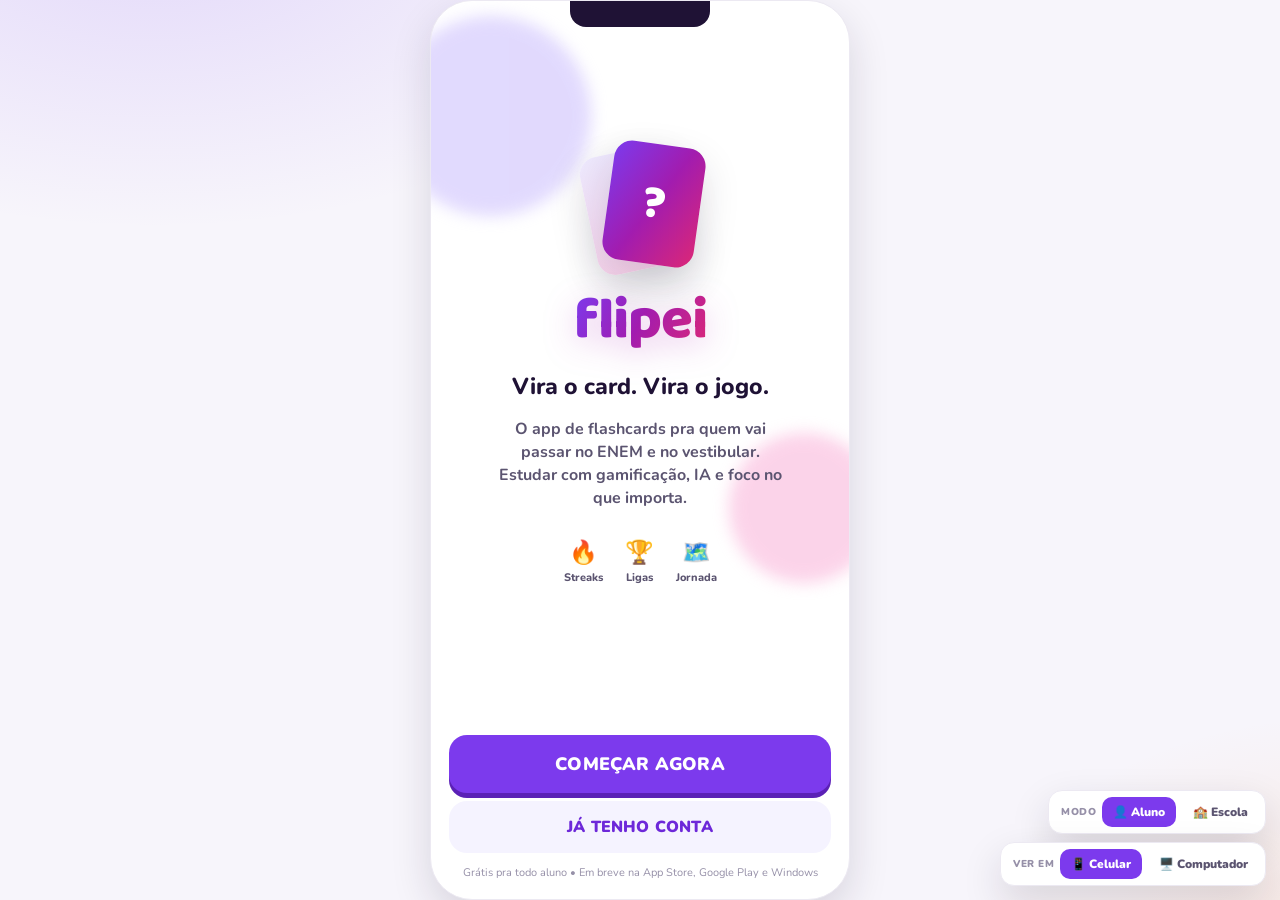
==== commit a57a3286: "feat: personalização por decks (estilo Penseira) + Jornada de níveis - Personalização reformulada: c" ====
--- a/flipei-prototipo.html
+++ b/flipei-prototipo.html
@@ -497,6 +497,42 @@
 @keyframes fadeIn{ from{ opacity:0; transform:translateY(8px);} }
 .slide-in{ animation:slideIn .3s cubic-bezier(.2,.8,.2,1) both; }
 @keyframes slideIn{ from{ opacity:0; transform:translateX(24px);} }
+
+/* =========================================================================
+   DECKS (catálogo / meus decks)
+   ========================================================================= */
+.cat-mat{ border-top:1px solid var(--line); padding-top:12px; }
+.cat-sub{ padding-left:6px; }
+.deck-row{ display:flex; align-items:center; gap:10px; padding:10px 11px; border:1px solid var(--line); border-radius:13px; margin-bottom:6px; background:#fff; }
+
+/* =========================================================================
+   JORNADA — mapa de fases (gamificação)
+   ========================================================================= */
+.tier-badge{ width:48px; height:48px; border-radius:14px; display:grid; place-items:center; font-size:26px; flex:none; }
+
+.jornada-head{ color:#fff; padding:22px 18px; text-align:center; }
+.jornada-head .h2{ color:#fff; }
+
+.tier-track{ display:flex; align-items:flex-start; justify-content:space-between; gap:4px; }
+.tier-step{ flex:1; display:flex; flex-direction:column; align-items:center; gap:5px; position:relative; }
+.tier-step::before{ content:""; position:absolute; top:19px; left:-50%; width:100%; height:3px; background:var(--line-strong); z-index:0; }
+.tier-step:first-child::before{ display:none; }
+.tier-step.past::before, .tier-step.now::before{ background:var(--roxo-400,#A78BFA); }
+.tier-dot{ width:40px; height:40px; border-radius:50%; display:grid; place-items:center; font-size:19px; background:var(--line); position:relative; z-index:1; box-shadow:0 2px 0 rgba(0,0,0,.08); }
+.tier-step.now .tier-dot{ transform:scale(1.18); box-shadow:0 0 0 4px var(--roxo-100); }
+
+/* winding path */
+.jpath{ display:flex; flex-direction:column; align-items:center; gap:4px; padding:18px 0 6px; position:relative; }
+.jnode{ display:flex; flex-direction:column; align-items:center; position:relative; padding:6px 0; }
+.jbubble{ width:66px; height:66px; border-radius:50%; display:grid; place-items:center; font-family:'Baloo 2'; font-weight:800; font-size:26px; color:#fff; box-shadow:0 6px 0 rgba(0,0,0,.14); }
+.jlabel{ font-weight:800; font-size:12px; color:var(--ink-soft); margin-top:6px; text-align:center; max-width:150px; }
+.jnode.done .jbubble{ background:var(--grad-verde); box-shadow:0 6px 0 var(--verde-600); }
+.jnode.current .jbubble{ background:var(--grad-brand); box-shadow:0 6px 0 #5B21B6; animation:bob 1.8s ease-in-out infinite; transform:scale(1.12); }
+.jnode.next .jbubble{ background:var(--grad-xp); box-shadow:0 6px 0 #B45309; }
+.jnode.future .jbubble{ background:#D9D4E6; color:#fff; box-shadow:0 6px 0 #C3BCD6; }
+.jnode.chest .jbubble{ font-size:30px; }
+.jnode.tier .jbubble{ font-size:28px; }
+.jflag{ position:absolute; top:-26px; background:#fff; border:2px solid var(--roxo-300); color:var(--roxo-700); font-weight:900; font-size:11px; padding:4px 10px; border-radius:11px; box-shadow:var(--sh-md); white-space:nowrap; z-index:3; }
 
 /* misc */
 .divider{ height:1px; background:var(--line); }
@@ -697,6 +733,116 @@
 };
 
 /* =========================================================================
+   DECKS — catálogo (Matéria → Submatéria → Deck). Personalização nova.
+   A aluna LIBERA decks; os liberados entram na revisão diária (espaçada).
+   ========================================================================= */
+const DECKS = [
+  // História
+  { id:'his-ri1', s:'his', sub:'Idade Contemporânea', name:'1ª Revolução Industrial', total:24, mastered:14, due:6,  unlocked:true },
+  { id:'his-gm2', s:'his', sub:'Idade Contemporânea', name:'2ª Guerra Mundial',        total:30, mastered:0,  due:0,  unlocked:false },
+  { id:'his-var', s:'his', sub:'Brasil República',    name:'Era Vargas',               total:20, mastered:8,  due:5,  unlocked:true },
+  { id:'his-dit', s:'his', sub:'Brasil República',    name:'Ditadura Militar',         total:22, mastered:0,  due:0,  unlocked:false },
+  // Biologia
+  { id:'bio-org', s:'bio', sub:'Citologia',           name:'Organelas Celulares',      total:28, mastered:20, due:4,  unlocked:true },
+  { id:'bio-mem', s:'bio', sub:'Citologia',           name:'Membrana Plasmática',      total:18, mastered:12, due:3,  unlocked:true },
+  { id:'bio-men', s:'bio', sub:'Genética',            name:'Leis de Mendel',           total:24, mastered:0,  due:0,  unlocked:false },
+  { id:'bio-dna', s:'bio', sub:'Genética',            name:'DNA e RNA',                total:20, mastered:0,  due:0,  unlocked:false },
+  // Matemática
+  { id:'mat-f1',  s:'mat', sub:'Funções',             name:'Função do 1º grau',        total:22, mastered:10, due:7,  unlocked:true },
+  { id:'mat-bha', s:'mat', sub:'Funções',             name:'Bhaskara / 2º grau',       total:26, mastered:0,  due:0,  unlocked:false },
+  { id:'mat-geo', s:'mat', sub:'Geometria',           name:'Áreas e Perímetros',       total:20, mastered:0,  due:0,  unlocked:false },
+  // Química
+  { id:'qui-est', s:'qui', sub:'Físico-Química',      name:'Estequiometria',           total:24, mastered:0,  due:0,  unlocked:false },
+  { id:'qui-org', s:'qui', sub:'Química Orgânica',    name:'Funções Orgânicas',        total:28, mastered:0,  due:0,  unlocked:false },
+  // Física
+  { id:'fis-new', s:'fis', sub:'Mecânica',            name:'Leis de Newton',           total:20, mastered:6,  due:8,  unlocked:true },
+  { id:'fis-ele', s:'fis', sub:'Eletricidade',        name:'Circuitos Elétricos',      total:22, mastered:0,  due:0,  unlocked:false },
+];
+
+// IA sugere decks para liberar (com base no objetivo + provas)
+const DECK_SUGGESTIONS = ['bio-men','mat-bha','qui-org'];
+
+/* =========================================================================
+   PESOS POR PROVA — incidência (edital + provas anteriores).
+   "Revisão rápida por prova" puxa do banco INTEIRO, ponderado por isso.
+   ========================================================================= */
+const EXAM_WEIGHTS = {
+  enem:    [
+    { l:'Interpretação de texto', s:'por', pct:12 },
+    { l:'Funções',                s:'mat', pct:10 },
+    { l:'Ecologia',               s:'bio', pct:9  },
+    { l:'Brasil República',       s:'his', pct:8  },
+    { l:'Físico-Química',         s:'qui', pct:7  },
+    { l:'Mecânica',               s:'fis', pct:7  },
+    { l:'Geografia Agrária',      s:'geo', pct:6  },
+  ],
+  ufrgs:   [
+    { l:'Interpretação de texto', s:'por', pct:12 },
+    { l:'Bhaskara / 2º grau',     s:'mat', pct:10 },
+    { l:'Mecânica',               s:'fis', pct:8  },
+    { l:'Química Orgânica',       s:'qui', pct:7  },
+    { l:'Genética',               s:'bio', pct:5  },
+    { l:'Egito Antigo',           s:'his', pct:5  },
+    { l:'Climatologia',           s:'geo', pct:5  },
+  ],
+  fuvest:  [
+    { l:'Interpretação / Literatura', s:'por', pct:14 },
+    { l:'Funções e Logaritmos',   s:'mat', pct:11 },
+    { l:'Eletromagnetismo',       s:'fis', pct:9  },
+    { l:'Estequiometria',         s:'qui', pct:8  },
+    { l:'Citologia',              s:'bio', pct:6  },
+    { l:'Brasil Colônia',         s:'his', pct:6  },
+  ],
+  unicamp: [
+    { l:'Interpretação de texto', s:'por', pct:13 },
+    { l:'Geometria',              s:'mat', pct:10 },
+    { l:'Termodinâmica',          s:'fis', pct:8  },
+    { l:'Físico-Química',         s:'qui', pct:7  },
+    { l:'Evolução',               s:'bio', pct:6  },
+    { l:'Geopolítica',            s:'geo', pct:6  },
+  ],
+};
+
+/* =========================================================================
+   JORNADA — progressão estilo "mapa de fases" (gamificação pura).
+   NÃO bloqueia conteúdo. Tiers + níveis + baús + conquistas.
+   ========================================================================= */
+const TIERS = [
+  { id:'bronze',   name:'Bronze',   icon:'🥉', color:'#B45309' },
+  { id:'prata',    name:'Prata',    icon:'🥈', color:'#64748B' },
+  { id:'ouro',     name:'Ouro',     icon:'🥇', color:'#EAB308' },
+  { id:'diamante', name:'Diamante', icon:'💎', color:'#06B6D4' },
+  { id:'lenda',    name:'Lenda',    icon:'👑', color:'#A855F7' },
+];
+
+// Estado de nível do aluno
+const LEVEL = { current:14, tier:'ouro', xpInLevel:250, xpForNext:400 };
+
+// Nós do mapa (do passado recente ao futuro). type: level|chest|badge|tier
+const JOURNEY = [
+  { lvl:10, type:'level', label:'Nível 10', state:'done' },
+  { lvl:11, type:'chest', label:'Baú: +50 💎', state:'done' },
+  { lvl:12, type:'level', label:'Nível 12', state:'done' },
+  { lvl:13, type:'badge', label:'🏅 Maratonista', state:'done' },
+  { lvl:14, type:'level', label:'Você está aqui', state:'current' },
+  { lvl:15, type:'chest', label:'Baú surpresa', state:'next' },
+  { lvl:16, type:'level', label:'Nível 16', state:'future' },
+  { lvl:17, type:'tier',  label:'Liga Diamante 💎', state:'future' },
+  { lvl:18, type:'level', label:'Nível 18', state:'future' },
+  { lvl:19, type:'chest', label:'Baú raro', state:'future' },
+  { lvl:20, type:'badge', label:'🏆 500 dominados', state:'future' },
+  { lvl:21, type:'level', label:'Nível 21', state:'future' },
+  { lvl:22, type:'tier',  label:'Rumo a Lenda 👑', state:'future' },
+];
+
+// Missões diárias (gamificação da Home)
+const DAILY_QUESTS = [
+  { ic:'🎯', t:'Estude 50 cards hoje',       cur:30, goal:50, reward:'+20 XP' },
+  { ic:'🔥', t:'Mantenha seu streak',        cur:1,  goal:1,  reward:'+10 XP', done:true },
+  { ic:'🎓', t:'Acerte 10 cards seguidos',   cur:6,  goal:10, reward:'+30 XP · 💎' },
+];
+
+/* =========================================================================
    FLIPEI — UI engine: router, event delegation, toasts, FX, charts
    ========================================================================= */
 
@@ -716,6 +862,11 @@
     exam: 'enem',
     selectedSubjects: ['bio','mat','qui'],
     linkedSchool: null,          // escola vinculada pelo aluno
+    // decks / personalização nova
+    dailyGoalCards: 100,         // meta diária em cards
+    cardsToday: 0,
+    studySource: null,           // { mode:'daily'|'deck'|'exam', label, deckId? }
+    examReviewSel: 'enem',       // prova selecionada na revisão rápida (Perfil)
     // game
     deck: [],
     deckIndex: 0,
@@ -766,7 +917,7 @@
   } else if(App.route === 'onboarding'){
     view = DeviceWrap(Onboarding(), { bare:true });
   } else {
-    const tab = ['home','ranking','personalize','profile'].includes(App.route) ? App.route : null;
+    const tab = ['home','decks','jornada','ranking','profile'].includes(App.route) ? App.route : null;
     const inner = ScreenFor(App.route);
     view = DeviceWrap(inner, { tab });
   }
@@ -779,10 +930,11 @@
 function ScreenFor(route){
   switch(route){
     case 'home':         return Home();
+    case 'decks':        return Decks();
+    case 'jornada':      return Jornada();
     case 'game':         return Game();
     case 'complete':     return Complete();
     case 'ranking':      return Ranking();
-    case 'personalize':  return Personalize();
     case 'profile':      return Profile();
     case 'linkSchool':   return LinkSchool();
     default:             return Home();
@@ -809,8 +961,9 @@
 
 const NAV = [
   { id:'home', ic:'🏠', label:'Início' },
+  { id:'decks', ic:'🗂️', label:'Decks' },
+  { id:'jornada', ic:'🗺️', label:'Jornada' },
   { id:'ranking', ic:'🏆', label:'Ranking' },
-  { id:'personalize', ic:'🎯', label:'Personalizar' },
   { id:'profile', ic:'📊', label:'Perfil' },
 ];
 
@@ -844,7 +997,7 @@
     <aside class="webside">
       <div style="padding:6px 10px 14px">${Logo(26)}</div>
       <nav class="webnavlist">${nav}</nav>
-      <button class="btn btn-roxo btn-block mt12" data-act="go" data-route="game" style="margin:0 8px">▶ Estudar</button>
+      <button class="btn btn-roxo btn-block mt12" data-act="start-daily" style="margin:0 8px">▶ Estudar</button>
       <div class="webuser">
         <div class="avatar" style="width:38px;height:38px;font-size:15px;background:var(--roxo-600)">${STUDENT.name[0]}</div>
         <div class="col"><span class="b9 small">${esc(STUDENT.name)}</span><span class="tiny faint">🔥 ${App.s.streak} · ${App.s.xp.toLocaleString('pt-BR')} XP</span></div>
@@ -927,14 +1080,15 @@
     // ranking
     case 'rank-tab':  App.s.rankTab = d.tab; render(); break;
 
-    // personalize
-    case 'set-exam':  { App.s.exam=d.exam; const ex=EXAMS.find(x=>x.id===d.exam); App.s.goal=ex?ex.name:App.s.goal; toast('Foco atualizado: '+(ex?ex.name:''),'success','🎯'); render(); } break;
-    case 'toggle-subj': {
-      const id=d.subj, arr=App.s.selectedSubjects;
-      if(arr.includes(id)){ if(arr.length>1) App.s.selectedSubjects=arr.filter(x=>x!==id); else toast('Escolha ao menos 1 matéria','warn','⚠️'); }
-      else App.s.selectedSubjects=[...arr,id];
-      render(); break;
-    }
+    // decks / personalização
+    case 'unlock-deck': unlockDeck(d.deck); break;
+    case 'study-deck':  startStudy('deck', d.deck); break;
+    case 'start-daily': startStudy('daily'); break;
+    case 'set-goal':    App.s.dailyGoalCards = parseInt(d.goal,10); toast('Meta diária: '+d.goal+' cards','success','🎯'); render(); break;
+
+    // revisão por prova (Perfil)
+    case 'exam-pick':   App.s.examReviewSel = d.exam; render(); break;
+    case 'start-exam':  startStudy('exam', App.s.examReviewSel); break;
 
     // vincular escola
     case 'link-open':  go('linkSchool'); break;
@@ -1043,16 +1197,29 @@
    FLIPEI — Telas do ALUNO
    ========================================================================= */
 
-// ---------- Logo (wordmark gradiente, minúsculo — vibe do Instagram) ----------
-function Logo(size){
-  size = size || 28;
-  return `<span class="logo-word" style="font-size:${size}px">flipei</span>`;
-}
-function LogoBig(size){
-  size = size || 64;
-  return `<div class="logo-hero">
-    <span class="logo-word" style="font-size:${size}px">flipei</span>
-  </div>`;
+// ---------- Logo ----------
+function Logo(size){ return `<span class="logo-word" style="font-size:${size||28}px">flipei</span>`; }
+function LogoBig(size){ return `<div class="logo-hero"><span class="logo-word" style="font-size:${size||64}px">flipei</span></div>`; }
+
+// ---------- helpers de decks ----------
+function unlockedDecks(){ return DECKS.filter(d=>d.unlocked); }
+function dueToday(){ return unlockedDecks().reduce((a,d)=>a+d.due,0); }
+function deckById(id){ return DECKS.find(d=>d.id===id); }
+
+function unlockDeck(id){
+  const d = deckById(id); if(!d) return;
+  d.unlocked = true; d.due = Math.max(d.due, Math.round(d.total*0.5));
+  toast(`Deck liberado: ${d.name} 🎉`,'success','🔓');
+  confetti({ count:90, y: innerHeight*0.4 });
+  render();
+}
+
+function startStudy(mode, payload){
+  if(mode==='daily'){ App.s.studySource = { mode, label:'Revisão do dia' }; }
+  else if(mode==='deck'){ const d=deckById(payload); App.s.studySource = { mode, label:d?d.name:'Deck', deckId:payload, s:d?d.s:null }; }
+  else if(mode==='exam'){ const ex=EXAMS.find(e=>e.id===payload); App.s.studySource = { mode, label:'Simulado '+(ex?ex.name:''), exam:payload }; }
+  App.s.deck = [];
+  go('game');
 }
 
 // =========================================================================
@@ -1065,10 +1232,7 @@
       <div class="blob" style="width:200px;height:200px;background:var(--roxo-300);top:2%;left:-40px;"></div>
       <div class="blob" style="width:150px;height:150px;background:#F9A8D4;bottom:20%;right:-30px;"></div>
       <div style="position:relative;z-index:2;display:flex;flex-direction:column;align-items:center;gap:14px;">
-        <div class="flip-illo">
-          <div class="fi-card fi-back"></div>
-          <div class="fi-card fi-front"><span>?</span></div>
-        </div>
+        <div class="flip-illo"><div class="fi-card fi-back"></div><div class="fi-card fi-front"><span>?</span></div></div>
         ${LogoBig(58)}
         <div class="h2" style="margin-top:6px">Vira o card. Vira o jogo.</div>
         <p class="muted" style="max-width:300px;font-weight:700;">O app de flashcards pra quem vai passar no ENEM e no vestibular. Estudar com gamificação, IA e foco no que importa.</p>
@@ -1076,7 +1240,7 @@
       <div style="display:flex;gap:22px;margin-top:8px;position:relative;z-index:2;">
         <div class="tcenter"><div class="h2">🔥</div><div class="tiny b muted">Streaks</div></div>
         <div class="tcenter"><div class="h2">🏆</div><div class="tiny b muted">Ligas</div></div>
-        <div class="tcenter"><div class="h2">🎯</div><div class="tiny b muted">No seu foco</div></div>
+        <div class="tcenter"><div class="h2">🗺️</div><div class="tiny b muted">Jornada</div></div>
       </div>
     </div>
     <div class="section">
@@ -1088,7 +1252,7 @@
 }
 
 // =========================================================================
-// ONBOARDING — objetivo flexível (sem pressupor curso/universidade)
+// ONBOARDING
 // =========================================================================
 const GOAL_KINDS = [
   { id:'enem',     emoji:'📝', t:'Passar no ENEM', d:'Foco no Exame Nacional' },
@@ -1104,10 +1268,10 @@
   { id:'3', emoji:'⚡', t:'Estudo sério', d:'Reta final, foco total' },
 ];
 const TIMES = [
-  { id:'5',  emoji:'☕', t:'5 min / dia',  d:'Casual' },
-  { id:'15', emoji:'🎯', t:'15 min / dia', d:'Regular (recomendado)' },
-  { id:'30', emoji:'🔥', t:'30 min / dia', d:'Sério' },
-  { id:'60', emoji:'🚀', t:'60 min / dia', d:'Intenso' },
+  { id:'50',  emoji:'☕', t:'50 cards / dia',  d:'Casual' },
+  { id:'100', emoji:'🎯', t:'100 cards / dia', d:'Regular (recomendado)' },
+  { id:'200', emoji:'🔥', t:'200 cards / dia', d:'Sério' },
+  { id:'300', emoji:'🚀', t:'300 cards / dia', d:'Intenso' },
 ];
 
 function onbCanContinue(){
@@ -1131,9 +1295,9 @@
 function onbNext(){
   if(!onbCanContinue()){ toast('Escolha uma opção pra continuar 🙂','warn','👆'); return; }
   if(App.s.onboardStep < 2){ App.s.onboardStep++; render(); return; }
-  // finalizar
   App.s.goal = onbGoalLabel();
-  if(App.s.onb_goalKind==='uni'){ const m=EXAMS.find(e=>String(App.s.onb_goalText).toLowerCase().includes(e.id)||String(App.s.onb_goalText).toUpperCase().includes(e.sigla)); if(m) App.s.exam=m.id; }
+  if(App.s.onb_time) App.s.dailyGoalCards = parseInt(App.s.onb_time,10);
+  if(App.s.onb_goalKind==='uni'){ const m=EXAMS.find(e=>String(App.s.onb_goalText).toLowerCase().includes(e.id)||String(App.s.onb_goalText).toUpperCase().includes(e.sigla)); if(m){ App.s.exam=m.id; App.s.examReviewSel=m.id; } }
   App.s.onboardStep = 0;
   toast('Perfil criado! Bem-vindo à Flipei 🎉','success','✨');
   confetti({count:130, y:innerHeight*0.4});
@@ -1145,29 +1309,20 @@
   let title, sub, body;
   if(step===0){
     title='O que você quer conquistar?'; sub='Sem pressuposições — você escolhe (e pode digitar).';
-    const k = s.onb_goalKind;
-    let extra='';
+    const k = s.onb_goalKind; let extra='';
     if(k==='uni' || k==='curso'){
       const list = k==='uni'?UNI_SUGGEST:CURSO_SUGGEST;
       const ph = k==='uni'?'Digite a universidade (ex.: UFSC)':'Digite o curso (ex.: Veterinária)';
-      extra = `
-        <div class="onb-input-wrap slide-in">
+      extra = `<div class="onb-input-wrap slide-in">
           <div class="tiny faint b">${k==='uni'?'Qual universidade?':'Qual curso?'}</div>
           <input class="onb-input" data-model="onb_goalText" value="${esc(s.onb_goalText)}" placeholder="${ph}" />
-          <div class="row wrap gap8 mt8">
-            ${list.map(x=>`<button class="opt-chip ${s.onb_goalText===x?'on':''}" data-act="onb-suggest" data-val="${esc(x)}">${x}</button>`).join('')}
-          </div>
+          <div class="row wrap gap8 mt8">${list.map(x=>`<button class="opt-chip ${s.onb_goalText===x?'on':''}" data-act="onb-suggest" data-val="${esc(x)}">${x}</button>`).join('')}</div>
         </div>`;
     }
-    body = `
-      <div class="col gap10">
-        ${GOAL_KINDS.map(o=>`
-          <button class="choice ${k===o.id?'sel':''}" data-act="onb-pick" data-val="${o.id}">
-            <div class="emoji">${o.emoji}</div>
-            <div class="col"><div class="b9" style="font-size:16px">${o.t}</div><div class="small muted">${o.d}</div></div>
-            <div class="grow"></div><div style="font-size:20px;color:var(--roxo-500)">${k===o.id?'✓':''}</div>
-          </button>`).join('')}
-      </div>${extra}`;
+    body = `<div class="col gap10">${GOAL_KINDS.map(o=>`
+        <button class="choice ${k===o.id?'sel':''}" data-act="onb-pick" data-val="${o.id}">
+          <div class="emoji">${o.emoji}</div><div class="col"><div class="b9" style="font-size:16px">${o.t}</div><div class="small muted">${o.d}</div></div>
+          <div class="grow"></div><div style="font-size:20px;color:var(--roxo-500)">${k===o.id?'✓':''}</div></button>`).join('')}</div>${extra}`;
   } else if(step===1){
     title='Como está sua rotina hoje?'; sub='Sem julgamentos — só pra começar do jeito certo.';
     body = `<div class="col gap10">${LEVELS.map(o=>`
@@ -1188,24 +1343,21 @@
       <div class="bar roxo thin grow" style="max-width:200px"><span style="width:${(step+1)/3*100}%"></span></div>
       <div style="width:42px"></div>
     </div>
-    <div style="padding:8px 22px 0;">
-      <div class="eyebrow">Passo ${step+1} de 3</div>
-      <div class="h2 mt4">${title}</div>
-      <p class="muted b mt4">${sub}</p>
-    </div>
+    <div style="padding:8px 22px 0;"><div class="eyebrow">Passo ${step+1} de 3</div><div class="h2 mt4">${title}</div><p class="muted b mt4">${sub}</p></div>
     <div class="scroll" style="flex:1;padding:18px 22px;">${body}</div>
-    <div class="section">
-      <button class="btn btn-roxo btn-block btn-lg" id="onb-next" data-act="onb-next" ${onbCanContinue()?'':'disabled'}>${step<2?'Continuar':'Criar meu perfil'}</button>
-    </div>
+    <div class="section"><button class="btn btn-roxo btn-block btn-lg" id="onb-next" data-act="onb-next" ${onbCanContinue()?'':'disabled'}>${step<2?'Continuar':'Criar meu perfil'}</button></div>
   </div>`;
 }
 
 // =========================================================================
-// HOME — trilha + status (sem vidas)
+// HOME — loop diário + missões + teaser da jornada
 // =========================================================================
 function Home(){
   const s = App.s;
-  const pct = Math.min(100, Math.round(s.xpToday / STUDENT.dailyGoal * 100));
+  const due = dueToday();
+  const pct = Math.min(100, Math.round(s.cardsToday / s.dailyGoalCards * 100));
+  const tier = TIERS.find(t=>t.id===LEVEL.tier);
+  const lvlPct = Math.round(LEVEL.xpInLevel/LEVEL.xpForNext*100);
   return `
   <div>
     <div class="topbar">
@@ -1217,13 +1369,14 @@
       </div>
     </div>
 
+    <!-- Meta diária -->
     <div class="section">
       <div class="card pad">
         <div class="row between">
-          <div><div class="eyebrow">Meta de hoje</div><div class="h3">${s.xpToday} / ${STUDENT.dailyGoal} XP</div></div>
+          <div><div class="eyebrow">Meta de hoje</div><div class="h3">${s.cardsToday} / ${s.dailyGoalCards} cards</div></div>
           <div class="pill ${pct>=100?'green':''}">${pct>=100?'Concluída! 🎉':pct+'%'}</div>
         </div>
-        <div class="bar xp mt12"><span style="width:${pct}%"></span></div>
+        <div class="bar mt12"><span style="width:${pct}%"></span></div>
         <div class="row between mt8">
           <span class="small muted b">Objetivo: <b style="color:var(--roxo-700)">${esc(s.goal)}</b></span>
           <span class="small b" style="color:var(--laranja-600)">🔥 ${s.streak} dias seguidos</span>
@@ -1231,35 +1384,53 @@
       </div>
     </div>
 
+    <!-- CTA principal: revisão do dia -->
     <div class="section">
-      <button class="btn btn-roxo btn-block btn-lg" data-act="go" data-route="game">▶  Estudar agora</button>
-      <div class="row gap10 mt12">
-        <button class="btn btn-outline grow btn-sm" data-act="go" data-route="game">⚡ Revisão rápida</button>
-        <button class="btn btn-outline grow btn-sm" data-act="go" data-route="personalize">🎯 Mudar foco</button>
-      </div>
-    </div>
-
+      <div class="card pad" style="background:var(--grad-brand);border:none;color:#fff">
+        <div class="row between">
+          <div><div class="tiny b" style="opacity:.9;text-transform:uppercase;letter-spacing:.5px">Revisão do dia</div>
+            <div class="h2" style="color:#fff">${due} cards te esperam</div>
+            <div class="small" style="opacity:.92;font-weight:700">Mix inteligente dos seus decks liberados</div></div>
+          <div style="font-size:40px">🎴</div>
+        </div>
+        <button class="btn btn-amarelo btn-block btn-lg mt12" data-act="start-daily">▶ Estudar agora</button>
+      </div>
+      <button class="btn btn-outline btn-block btn-sm mt12" data-act="go" data-route="decks">🗂️ Escolher um deck específico</button>
+    </div>
+
+    <!-- Missões diárias -->
     <div class="section">
-      <div class="unit-banner">
-        <div class="col"><span class="tiny b" style="opacity:.85;text-transform:uppercase;letter-spacing:.5px">Sua trilha</span>
-          <span class="h3" style="color:#fff">${PATH.unit}</span></div>
-        <div style="font-size:34px">🧬</div>
-      </div>
-      <div class="path">
-        ${PATH.nodes.map((n,i)=>{ const off=[0,38,-30,30,-22,0][i]||0;
-          return `<div class="node ${n.state}" style="transform:translateX(${off}px)">
-            ${n.state==='current'?`<div class="start-here">COMECE AQUI</div>`:''}
-            ${n.state==='done'?`<div class="crown">👑</div>`:''}
-            <button class="bubble" ${n.state!=='locked'?'data-act="go" data-route="game"':''}>${n.ic}</button>
-            <div class="label">${n.label}</div></div>`; }).join('')}
-      </div>
-    </div>
-
+      <div class="row between"><div class="b9">🎯 Missões de hoje</div><span class="pill orange small">Renova em 8h</span></div>
+      <div class="col gap8 mt8">
+        ${DAILY_QUESTS.map(q=>{ const p=Math.min(100,Math.round(q.cur/q.goal*100)); const done=q.done||q.cur>=q.goal;
+          return `<div class="card pad" style="padding:12px">
+            <div class="row gap10">
+              <div style="font-size:24px">${q.ic}</div>
+              <div class="grow"><div class="row between"><span class="b small">${q.t}</span><span class="pill ${done?'green':'gray'} small">${q.reward}</span></div>
+                <div class="bar thin mt4"><span style="width:${p}%"></span></div>
+                <div class="tiny faint b mt4">${done?'Concluída ✅':q.cur+' / '+q.goal}</div></div>
+            </div></div>`; }).join('')}
+      </div>
+    </div>
+
+    <!-- Teaser da Jornada -->
+    <div class="section">
+      <div class="card pad" style="cursor:pointer" data-act="go" data-route="jornada">
+        <div class="row gap12">
+          <div class="tier-badge" style="background:${tier.color}1a;color:${tier.color}">${tier.icon}</div>
+          <div class="grow"><div class="row between"><span class="b9">Nível ${LEVEL.current} · ${tier.name}</span><span class="link small">ver jornada →</span></div>
+            <div class="bar roxo thin mt8"><span style="width:${lvlPct}%"></span></div>
+            <div class="tiny faint b mt4">${LEVEL.xpForNext-LEVEL.xpInLevel} XP para o próximo nível 🎁</div></div>
+        </div>
+      </div>
+    </div>
+
+    <!-- Desafio social -->
     <div class="section">
       <div class="card pad" style="background:linear-gradient(135deg,#FFF7ED,#FFEDD5);border-color:#FED7AA">
         <div class="row gap12"><div style="font-size:34px">⚔️</div>
           <div class="grow"><div class="b9">Desafio relâmpago</div><div class="small muted b">Ana te desafiou: 20 cards de Biologia. Faltam <b>4h</b>!</div></div>
-          <button class="btn btn-amarelo btn-sm" data-act="go" data-route="game">Aceitar</button></div>
+          <button class="btn btn-amarelo btn-sm" data-act="start-daily">Aceitar</button></div>
       </div>
     </div>
     <div class="empty-space"></div>
@@ -1267,11 +1438,160 @@
 }
 
 // =========================================================================
-// GAME — flashcards (sem vidas; erro só agenda revisão)
+// DECKS — catálogo + meus decks + revisão do dia (personalização nova)
+// =========================================================================
+function Decks(){
+  const s = App.s;
+  const mine = unlockedDecks();
+  const due = dueToday();
+  const goals = [50,100,200,300];
+  // catálogo agrupado por matéria → submatéria
+  const byMat = {};
+  DECKS.forEach(d=>{ (byMat[d.s]=byMat[d.s]||{}); (byMat[d.s][d.sub]=byMat[d.s][d.sub]||[]).push(d); });
+
+  return `
+  <div>
+    <div class="topbar"><div class="h3">🗂️ Decks</div></div>
+    <p class="hr-pad muted b small" style="margin-top:-4px">Libere os temas conforme estuda. Eles entram na sua revisão diária automaticamente.</p>
+
+    <!-- meta diária -->
+    <div class="section" style="padding-top:12px">
+      <div class="card pad">
+        <div class="row between"><span class="b9">Minha meta diária</span><span class="pill">${s.dailyGoalCards} cards/dia</span></div>
+        <div class="row wrap gap8 mt8">
+          ${goals.map(g=>`<button class="opt-chip ${s.dailyGoalCards===g?'on':''}" data-act="set-goal" data-goal="${g}">${g}</button>`).join('')}
+        </div>
+      </div>
+    </div>
+
+    <!-- revisão do dia -->
+    <div class="section">
+      <div class="card pad" style="background:var(--grad-brand);border:none;color:#fff">
+        <div class="row between"><div><div class="tiny b" style="opacity:.9;text-transform:uppercase">Revisão do dia</div>
+          <div class="h2" style="color:#fff">${due} cards</div></div><div style="font-size:36px">🎴</div></div>
+        <button class="btn btn-amarelo btn-block mt12" data-act="start-daily">Estudar revisão do dia</button>
+      </div>
+    </div>
+
+    <!-- sugestão IA -->
+    <div class="section">
+      <div class="ai-card"><div class="spark">✨</div>
+        <div class="pill" style="background:rgba(255,255,255,.18);color:#fff">🤖 Sugestão da IA</div>
+        <div class="b9 mt8" style="color:#fff;font-size:16px">Libere estes para o seu objetivo (${esc(s.goal)})</div>
+        <div class="col gap8 mt12">
+          ${DECK_SUGGESTIONS.map(id=>{ const d=deckById(id); if(!d||d.unlocked) return ''; const sj=SUBJECTS[d.s];
+            return `<div class="row gap10" style="background:rgba(255,255,255,.12);border-radius:12px;padding:9px 11px">
+              <span style="font-size:18px">${sj.emoji}</span>
+              <div class="grow"><div class="b small" style="color:#fff">${d.name}</div><div class="tiny" style="opacity:.8;color:#fff">${sj.name} · ${d.total} cards</div></div>
+              <button class="btn btn-amarelo btn-sm" data-act="unlock-deck" data-deck="${d.id}">Liberar</button></div>`; }).join('')||'<div class="small" style="opacity:.9;color:#fff">Tudo liberado! 🎉</div>'}
+        </div>
+      </div>
+    </div>
+
+    <!-- meus decks -->
+    <div class="section">
+      <div class="row between"><div class="b9">📚 Meus decks (${mine.length})</div></div>
+      <div class="col gap8 mt8">
+        ${mine.length ? mine.map(d=>{ const sj=SUBJECTS[d.s]; const p=Math.round(d.mastered/d.total*100);
+          return `<div class="card pad" style="padding:13px;cursor:pointer" data-act="study-deck" data-deck="${d.id}">
+            <div class="row gap10">
+              <div class="subj-ic" style="background:${sj.color}1a;color:${sj.color}">${sj.emoji}</div>
+              <div class="grow"><div class="row between"><span class="b small">${d.name}</span>${d.due?`<span class="pill orange small">${d.due} p/ revisar</span>`:`<span class="pill green small">em dia</span>`}</div>
+                <div class="tiny faint b">${sj.name} · ${d.sub}</div>
+                <div class="bar thin mt4"><span style="width:${p}%"></span></div>
+                <div class="tiny faint b mt4">${d.mastered}/${d.total} dominados</div></div>
+            </div></div>`; }).join('') : `<div class="card pad tcenter muted b small">Você ainda não liberou decks. Explore o catálogo abaixo 👇</div>`}
+      </div>
+    </div>
+
+    <!-- catálogo -->
+    <div class="section">
+      <div class="b9">🔎 Catálogo completo</div>
+      <p class="tiny faint b">Banco com milhares de flashcards de todos os conteúdos.</p>
+      ${Object.keys(byMat).map(sid=>{ const sj=SUBJECTS[sid];
+        return `<div class="cat-mat mt12">
+          <div class="row gap8" style="align-items:center"><div class="subj-ic" style="background:${sj.color}1a;color:${sj.color};width:32px;height:32px;font-size:17px">${sj.emoji}</div><span class="b9">${sj.name}</span></div>
+          ${Object.keys(byMat[sid]).map(sub=>`
+            <div class="cat-sub"><div class="tiny faint b" style="text-transform:uppercase;letter-spacing:.5px;margin:10px 0 4px">${sub}</div>
+              ${byMat[sid][sub].map(d=>`
+                <div class="deck-row">
+                  <div class="grow"><div class="b small">${d.name}</div><div class="tiny faint b">${d.total} cards${d.unlocked?` · ${d.mastered} dominados`:''}</div></div>
+                  ${d.unlocked ? `<span class="pill green small">✓ Liberado</span>` : `<button class="btn btn-ghost btn-sm" data-act="unlock-deck" data-deck="${d.id}">＋ Liberar</button>`}
+                </div>`).join('')}
+            </div>`).join('')}
+        </div>`; }).join('')}
+    </div>
+    <div class="empty-space"></div>
+  </div>`;
+}
+
+// =========================================================================
+// JORNADA — mapa de níveis (Candy Crush / só gamificação)
+// =========================================================================
+function Jornada(){
+  const tier = TIERS.find(t=>t.id===LEVEL.tier);
+  const lvlPct = Math.round(LEVEL.xpInLevel/LEVEL.xpForNext*100);
+  const curTierIdx = TIERS.findIndex(t=>t.id===LEVEL.tier);
+  // ícone do nó por tipo
+  const nodeIcon = (n)=> n.type==='chest'?'🎁': n.type==='badge'?'🏅': n.type==='tier'?'👑': n.lvl;
+  return `
+  <div>
+    <!-- header de tier -->
+    <div class="jornada-head" style="background:linear-gradient(135deg,${tier.color},#4C1D95)">
+      <div style="font-size:50px">${tier.icon}</div>
+      <div class="h2" style="color:#fff">Liga ${tier.name} · Nível ${LEVEL.current}</div>
+      <div class="bar thin mt8" style="max-width:240px;margin:8px auto 0;background:rgba(255,255,255,.25)"><span style="width:${lvlPct}%;background:#fff"></span></div>
+      <p class="small mt8" style="opacity:.92;font-weight:800">${LEVEL.xpInLevel}/${LEVEL.xpForNext} XP · faltam ${LEVEL.xpForNext-LEVEL.xpInLevel} para subir</p>
+    </div>
+
+    <!-- trilha de tiers -->
+    <div class="section" style="padding-top:14px">
+      <div class="tier-track">
+        ${TIERS.map((t,i)=>`<div class="tier-step ${i<curTierIdx?'past':i===curTierIdx?'now':''}">
+          <div class="tier-dot" style="${i<=curTierIdx?`background:${t.color};color:#fff`:''}">${t.icon}</div>
+          <div class="tiny b ${i===curTierIdx?'':'faint'}">${t.name}</div></div>`).join('')}
+      </div>
+    </div>
+
+    <!-- mapa de fases -->
+    <div class="section">
+      <div class="card pad" style="background:linear-gradient(180deg,#FBFAFE,#F5F3FF);overflow:hidden">
+        <div class="b9 tcenter">🗺️ Sua jornada</div>
+        <p class="tiny faint b tcenter">Cada nível rende XP, baús e conquistas. Conteúdo é livre — aqui é só recompensa.</p>
+        <div class="jpath">
+          ${JOURNEY.slice().reverse().map((n,i)=>{ const off=[0,40,60,40,0,-40,-60,-40][i%8]||0;
+            return `<div class="jnode ${n.type} ${n.state}" style="transform:translateX(${off}px)">
+              ${n.state==='current'?`<div class="jflag">VOCÊ 🧍</div>`:''}
+              <div class="jbubble">${nodeIcon(n)}</div>
+              <div class="jlabel">${n.label}</div>
+            </div>`; }).join('')}
+        </div>
+      </div>
+    </div>
+
+    <!-- próximas recompensas -->
+    <div class="section">
+      <div class="b9">🎁 Próximas recompensas</div>
+      <div class="col gap8 mt8">
+        <div class="ach"><div class="medal" style="background:#FACC151a">🎁</div><div class="grow"><div class="b9">Baú surpresa (Nível 15)</div><div class="small muted">Pode vir gems, avatar ou freeze de streak</div></div><span class="pill small">próximo</span></div>
+        <div class="ach"><div class="medal" style="background:#06B6D41a">💎</div><div class="grow"><div class="b9">Liga Diamante (Nível 17)</div><div class="small muted">Novo emblema + tema exclusivo</div></div></div>
+        <div class="ach"><div class="medal" style="background:#A855F71a">🏆</div><div class="grow"><div class="b9">500 cards dominados</div><div class="small muted">Conquista "Cérebro de Aço"</div></div></div>
+      </div>
+    </div>
+    <div class="empty-space"></div>
+  </div>`;
+}
+
+// =========================================================================
+// GAME
 // =========================================================================
 function startDeck(){
-  let pool = CARDS.filter(c=> App.s.selectedSubjects.includes(c.s));
-  if(pool.length < 6) pool = CARDS.slice();
+  const src = App.s.studySource || { mode:'daily' };
+  let pool;
+  if(src.mode==='deck' && src.s){ pool = CARDS.filter(c=>c.s===src.s); }
+  else if(src.mode==='daily'){ const subs=[...new Set(unlockedDecks().map(d=>d.s))]; pool = CARDS.filter(c=>subs.includes(c.s)); }
+  else { pool = CARDS.slice(); } // exam: banco inteiro (ponderado, conceitual)
+  if(pool.length < 5) pool = CARDS.slice();
   pool = pool.slice().sort(()=>Math.random()-0.5).slice(0,8);
   App.s.deck = pool.map(c=>({ ...c }));
   App.s.deckIndex=0; App.s.revealed=false; App.s.combo=0;
@@ -1280,35 +1600,30 @@
 
 function Game(){
   if(!App.s.deck.length) startDeck();
-  const idx = App.s.deckIndex;
-  const card = App.s.deck[idx];
-  const subj = SUBJECTS[card.s];
+  const idx = App.s.deckIndex, card = App.s.deck[idx], subj = SUBJECTS[card.s];
   const pct = Math.round(idx / App.s.deck.length * 100);
   const flipped = App.s.revealed;
+  const srcLabel = (App.s.studySource && App.s.studySource.label) || 'Estudando';
   return `
   <div class="game">
     <div class="game-top">
       <button class="icon-btn" data-act="quit" style="background:#F1EFF6;color:var(--ink-soft)">✕</button>
-      <div class="bar"><span style="width:${pct}%"></span></div>
+      <div class="grow"><div class="tiny faint b" style="text-align:center;margin-bottom:3px">${srcLabel}</div><div class="bar"><span style="width:${pct}%"></span></div></div>
       <span class="pill small">${idx+1}/${App.s.deck.length}</span>
     </div>
     ${App.s.combo>=2?`<div class="combo show">🔥 Combo x${App.s.combo}</div>`:''}
-
     <div class="card-area">
       <div class="flashcard ${flipped?'flipped':''}" ${flipped?'':'data-act="reveal"'}>
         <div class="face front">
           <span class="subject-tag pill" style="background:${subj.color}1a;color:${subj.color}">${subj.emoji} ${subj.name} · ${card.sub}</span>
-          <div class="q">${card.q}</div>
-          <div class="flip-hint">👆 Toque para ver a resposta</div>
+          <div class="q">${card.q}</div><div class="flip-hint">👆 Toque para ver a resposta</div>
         </div>
         <div class="face back">
-          <span class="a-label">Resposta</span>
-          <div class="q" style="font-size:19px;font-weight:700">${card.a}</div>
+          <span class="a-label">Resposta</span><div class="q" style="font-size:19px;font-weight:700">${card.a}</div>
           <div class="hint">Você acertou? Seja honesto — isso treina a IA 🧠</div>
         </div>
       </div>
     </div>
-
     ${flipped ? `
       <div class="rate-grid slide-in">
         <button class="rate err"  data-act="rate" data-rate="0"><span class="ic">😵</span>Errei<span class="when">rever já</span></button>
@@ -1322,20 +1637,16 @@
 
 function gameAnswer(rating, btn){
   const correct = rating >= 2;
-  App.s.sessionTotal++;
+  App.s.sessionTotal++; App.s.cardsToday++;
   if(correct){
     App.s.sessionCorrect++; App.s.combo++;
     const base = rating===3?12:10, bonus=Math.min(App.s.combo,5)*2, gain=base+bonus;
     App.s.sessionXp += gain; floatXp(gain, btn);
     if(App.s.combo>=3) toast(`Combo x${App.s.combo}! +${bonus} XP de bônus 🔥`,'warn','🔥');
-  } else {
-    App.s.combo=0; toast('Tranquilo — esse volta logo pra você revisar 💪','brand','📌');
-  }
+  } else { App.s.combo=0; toast('Tranquilo — esse volta logo pra você revisar 💪','brand','📌'); }
   App.s.deckIndex++; App.s.revealed=false;
-  if(App.s.deckIndex >= App.s.deck.length){
-    App.s.xp += App.s.sessionXp; App.s.xpToday += App.s.sessionXp;
-    go('complete');
-  } else render();
+  if(App.s.deckIndex >= App.s.deck.length){ App.s.xp += App.s.sessionXp; go('complete'); }
+  else render();
 }
 
 // =========================================================================
@@ -1344,6 +1655,7 @@
 function Complete(){
   const acc = App.s.sessionTotal ? Math.round(App.s.sessionCorrect/App.s.sessionTotal*100) : 0;
   const perfect = acc===100;
+  const pct = Math.min(100, Math.round(App.s.cardsToday/App.s.dailyGoalCards*100));
   return `
   <div class="complete fade-in">
     <div class="trophy">${perfect?'🏆':'🎉'}</div>
@@ -1356,11 +1668,11 @@
       <div class="stat-tile" style="background:var(--grad-brand)"><div class="v">${App.s.sessionTotal}</div><div class="k">📇 Cards revisados</div></div>
     </div>
     <div class="card pad mt20" style="width:100%">
-      <div class="row between"><span class="b">Meta diária</span><span class="b" style="color:var(--roxo-700)">${App.s.xpToday}/${STUDENT.dailyGoal} XP</span></div>
-      <div class="bar xp mt8"><span style="width:${Math.min(100,App.s.xpToday/STUDENT.dailyGoal*100)}%"></span></div>
+      <div class="row between"><span class="b">Meta diária</span><span class="b" style="color:var(--roxo-700)">${App.s.cardsToday}/${App.s.dailyGoalCards} cards</span></div>
+      <div class="bar mt8"><span style="width:${pct}%"></span></div>
     </div>
     <div style="width:100%;margin-top:20px;display:flex;flex-direction:column;gap:10px">
-      <button class="btn btn-verde btn-block btn-lg" data-act="go" data-route="game">Continuar estudando</button>
+      <button class="btn btn-verde btn-block btn-lg" data-act="start-daily">Continuar estudando</button>
       <button class="btn btn-ghost btn-block" data-act="go" data-route="home">Voltar ao início</button>
     </div>
   </div>`;
@@ -1402,69 +1714,21 @@
 }
 
 // =========================================================================
-// PERSONALIZE
-// =========================================================================
-function Personalize(){
-  const s = App.s;
-  return `
-  <div>
-    <div class="topbar"><div class="h3">🎯 Personalizar estudos</div></div>
-    <p class="hr-pad muted b small" style="margin-top:-4px">Você no controle: a Flipei entrega flashcards do que importa pra você.</p>
-    <div class="section" style="padding-top:14px">
-      <div class="ai-card"><div class="spark">✨</div>
-        <div class="pill" style="background:rgba(255,255,255,.18);color:#fff">🤖 Sugestão da IA</div>
-        <div class="h3 mt8" style="color:#fff">Foque em Física e Matemática</div>
-        <p class="small" style="opacity:.92;font-weight:700;margin-top:4px">Analisamos as últimas provas + seu desempenho. Esses temas caem muito e são onde você mais erra.</p>
-        <button class="btn btn-amarelo btn-sm mt12" data-act="go" data-route="game">Treinar pontos fracos</button>
-      </div>
-    </div>
-    <div class="section">
-      <div class="eyebrow">Sua prova / universidade</div>
-      <div class="col gap10 mt8">
-        ${EXAMS.map(e=>`<div class="uni-card ${s.exam===e.id?'on':''}" data-act="set-exam" data-exam="${e.id}">
-          <div class="uni-logo" style="background:${e.color}">${e.sigla}</div>
-          <div class="grow"><div class="b9">${e.name}</div><div class="small muted">${e.sub}</div></div>
-          <div style="font-size:20px;color:var(--roxo-500)">${s.exam===e.id?'✓':'○'}</div></div>`).join('')}
-      </div>
-    </div>
-    <div class="section">
-      <div class="eyebrow">Matérias no seu foco</div>
-      <p class="tiny faint b">Toque para ativar/desativar. Você recebe mais cards do que escolher.</p>
-      <div class="row wrap gap8 mt8">
-        ${Object.values(SUBJECTS).map(sub=>`<button class="opt-chip ${s.selectedSubjects.includes(sub.id)?'on':''}" data-act="toggle-subj" data-subj="${sub.id}">${sub.emoji} ${sub.name}</button>`).join('')}
-      </div>
-    </div>
-    <div class="section">
-      <div class="eyebrow">Aprofundar em um tema</div>
-      <div class="card pad mt8">
-        <div class="row between"><span class="b">Biologia</span><span class="link">trocar</span></div>
-        <div class="row wrap gap8 mt8">
-          <span class="pill">Citologia</span><span class="pill outline">Genética</span><span class="pill outline">Ecologia</span><span class="pill outline">Evolução</span><span class="pill outline">+ temas</span>
-        </div>
-        <button class="btn btn-outline btn-block btn-sm mt12" data-act="go" data-route="game">Estudar só "Citologia"</button>
-      </div>
-    </div>
-    <div class="empty-space"></div>
-  </div>`;
-}
-
-// =========================================================================
-// PROFILE — dashboard + vínculo com escola
+// PROFILE — dashboard + revisão por prova + vínculo escola
 // =========================================================================
 function Profile(){
   const s = App.s;
   const subjData = STUDENT.bySubject.map(x=>({ l:SUBJECTS[x.s].name, v:x.acc, color:SUBJECTS[x.s].color }));
   const weekData = STUDENT.weeklyXp.map((v,i)=>({ l:['S','T','Q','Q','S','S','D'][i], v }));
   const linked = s.linkedSchool;
+  const sel = s.examReviewSel;
+  const weights = EXAM_WEIGHTS[sel] || [];
   return `
   <div>
     <div style="background:var(--grad-brand);padding:22px 18px 26px;color:#fff;border-radius:0 0 26px 26px;">
       <div class="row between">
-        <div class="row gap12">
-          <div class="avatar" style="background:#fff;color:var(--roxo-700);width:56px;height:56px;font-size:24px">${STUDENT.name[0]}</div>
-          <div><div class="h3" style="color:#fff">${STUDENT.name}</div>
-            <div class="small" style="opacity:.9;font-weight:800">${STUDENT.handle}${linked?' · '+esc(linked):''}</div></div>
-        </div>
+        <div class="row gap12"><div class="avatar" style="background:#fff;color:var(--roxo-700);width:56px;height:56px;font-size:24px">${STUDENT.name[0]}</div>
+          <div><div class="h3" style="color:#fff">${STUDENT.name}</div><div class="small" style="opacity:.9;font-weight:800">${STUDENT.handle}${linked?' · '+esc(linked):''}</div></div></div>
         <button class="icon-btn" style="background:rgba(255,255,255,.18);color:#fff">⚙️</button>
       </div>
       <div class="row gap8 mt16">
@@ -1474,23 +1738,30 @@
       </div>
     </div>
 
-    <!-- Vínculo com a escola -->
+    <!-- Revisão rápida por prova -->
     <div class="section" style="padding-top:16px">
+      <div class="card pad">
+        <div class="b9">⚡ Revisão rápida por prova</div>
+        <p class="tiny faint b">Puxa do banco inteiro, ponderado pela incidência de cada prova (edital + provas anteriores).</p>
+        <div class="row wrap gap8 mt8">
+          ${EXAMS.filter(e=>EXAM_WEIGHTS[e.id]).map(e=>`<button class="opt-chip ${sel===e.id?'on':''}" data-act="exam-pick" data-exam="${e.id}">${e.name}</button>`).join('')}
+        </div>
+        <div class="mt12">${hBars(weights.map(w=>({l:w.l, v:w.pct, color:SUBJECTS[w.s].color})), { labelW:150 })}</div>
+        <button class="btn btn-roxo btn-block mt8" data-act="start-exam">▶ Iniciar revisão ponderada</button>
+      </div>
+    </div>
+
+    <!-- Vínculo escola -->
+    <div class="section">
       ${linked ? `
         <div class="card pad" style="border-color:var(--verde-300);background:var(--verde-100)">
-          <div class="row gap12">
-            <div style="font-size:30px">🏫</div>
-            <div class="grow"><div class="b9">Conectado a ${esc(linked)}</div>
-              <div class="small muted b">Sua escola acompanha seu progresso. Ela vê desempenho — nunca interfere no seu app.</div></div>
-            <button class="btn btn-outline btn-sm" data-act="unlink">Desvincular</button>
-          </div>
+          <div class="row gap12"><div style="font-size:30px">🏫</div>
+            <div class="grow"><div class="b9">Conectado a ${esc(linked)}</div><div class="small muted b">Sua escola acompanha seu progresso. Ela vê desempenho — nunca interfere no seu app.</div></div>
+            <button class="btn btn-outline btn-sm" data-act="unlink">Desvincular</button></div>
         </div>` : `
         <div class="card pad" style="border:2px dashed var(--roxo-300);background:var(--roxo-50)">
-          <div class="row gap12">
-            <div style="font-size:30px">🏫</div>
-            <div class="grow"><div class="b9">Sua escola é parceira Flipei?</div>
-              <div class="small muted b">Peça o <b>código do professor</b> e conecte sua conta. Você continua usando o app livremente.</div></div>
-          </div>
+          <div class="row gap12"><div style="font-size:30px">🏫</div>
+            <div class="grow"><div class="b9">Sua escola é parceira Flipei?</div><div class="small muted b">Peça o <b>código do professor</b> e conecte sua conta. Você continua usando o app livremente.</div></div></div>
           <button class="btn btn-roxo btn-block btn-sm mt12" data-act="link-open">🔗 Conectar à minha escola</button>
         </div>`}
     </div>
@@ -1512,8 +1783,7 @@
     <div class="section"><div class="card pad">
       <div class="b9">🎯 Acerto por matéria</div><p class="tiny faint b">Onde você brilha e onde precisa de reforço.</p>
       <div class="mt8">${hBars(subjData,{})}</div>
-      <div class="insight mt8" style="border-color:var(--laranja-500);background:var(--laranja-100)">
-        <span class="small b" style="color:var(--laranja-600)">💡 Física (59%) é seu ponto mais fraco. Que tal 10 cards agora?</span></div>
+      <div class="insight mt8" style="border-color:var(--laranja-500);background:var(--laranja-100)"><span class="small b" style="color:var(--laranja-600)">💡 Física (59%) é seu ponto mais fraco. Que tal liberar o deck "Leis de Newton"?</span></div>
     </div></div>
 
     <div class="section"><div class="card pad">
@@ -1524,10 +1794,8 @@
     <div class="section">
       <div class="row between"><div class="b9">🏅 Conquistas</div><span class="link">ver todas</span></div>
       <div class="col gap8 mt8">
-        ${STUDENT.conquistas.map(c=>`<div class="ach ${c.got?'':'locked'}">
-          <div class="medal" style="background:${c.color}1a">${c.ic}</div>
-          <div class="grow"><div class="b9">${c.name}</div><div class="small muted">${c.desc}</div></div>
-          <div style="font-size:20px">${c.got?'✅':'🔒'}</div></div>`).join('')}
+        ${STUDENT.conquistas.map(c=>`<div class="ach ${c.got?'':'locked'}"><div class="medal" style="background:${c.color}1a">${c.ic}</div>
+          <div class="grow"><div class="b9">${c.name}</div><div class="small muted">${c.desc}</div></div><div style="font-size:20px">${c.got?'✅':'🔒'}</div></div>`).join('')}
       </div>
     </div>
     <div class="empty-space"></div>
@@ -1535,7 +1803,7 @@
 }
 
 // =========================================================================
-// LINK SCHOOL — aluno conecta à escola via código do professor
+// LINK SCHOOL
 // =========================================================================
 function LinkSchool(){
   return `
@@ -1544,14 +1812,12 @@
     <div class="section" style="padding-top:10px">
       <div class="tcenter" style="padding:10px 0"><div style="font-size:60px">🏫</div></div>
       <p class="muted b tcenter" style="max-width:320px;margin:0 auto">Sua escola parceira recebe um <b>código de turma</b> (ou login do professor). Digite abaixo para conectar.</p>
-
       <div class="card pad mt16">
         <div class="tiny faint b">Código da escola / turma</div>
         <input class="onb-input" id="school-code" data-model="schoolCode" placeholder="Ex.: HORIZONTE-3A" style="text-transform:uppercase" />
         <button class="btn btn-roxo btn-block mt12" data-act="link-submit">Conectar</button>
         <p class="tiny faint b mt8">💡 No protótipo, experimente <b>HORIZONTE</b> (ou qualquer código).</p>
       </div>
-
       <div class="card pad mt12" style="background:var(--surface-2)">
         <div class="b9 small">🔒 O que a escola vê — e o que não vê</div>
         <div class="col gap6 mt8 small b">
@@ -1568,8 +1834,7 @@
 function submitLink(){
   const code = (App.s.schoolCode || ($('#school-code') && $('#school-code').value) || '').trim();
   if(!code){ toast('Digite o código da escola','warn','⚠️'); return; }
-  App.s.linkedSchool = /horizonte/i.test(code) ? 'Colégio Horizonte' : (code.split(/[-\s]/)[0][0].toUpperCase()+code.split(/[-\s]/)[0].slice(1).toLowerCase());
-  if(!/horizonte/i.test(code)) App.s.linkedSchool = 'Escola '+App.s.linkedSchool;
+  App.s.linkedSchool = /horizonte/i.test(code) ? 'Colégio Horizonte' : ('Escola '+code.split(/[-\s]/)[0][0].toUpperCase()+code.split(/[-\s]/)[0].slice(1).toLowerCase());
   toast('Conectado a '+App.s.linkedSchool+'! 🎉','success','🏫');
   confetti({count:110, y:innerHeight*0.4});
   go('profile');
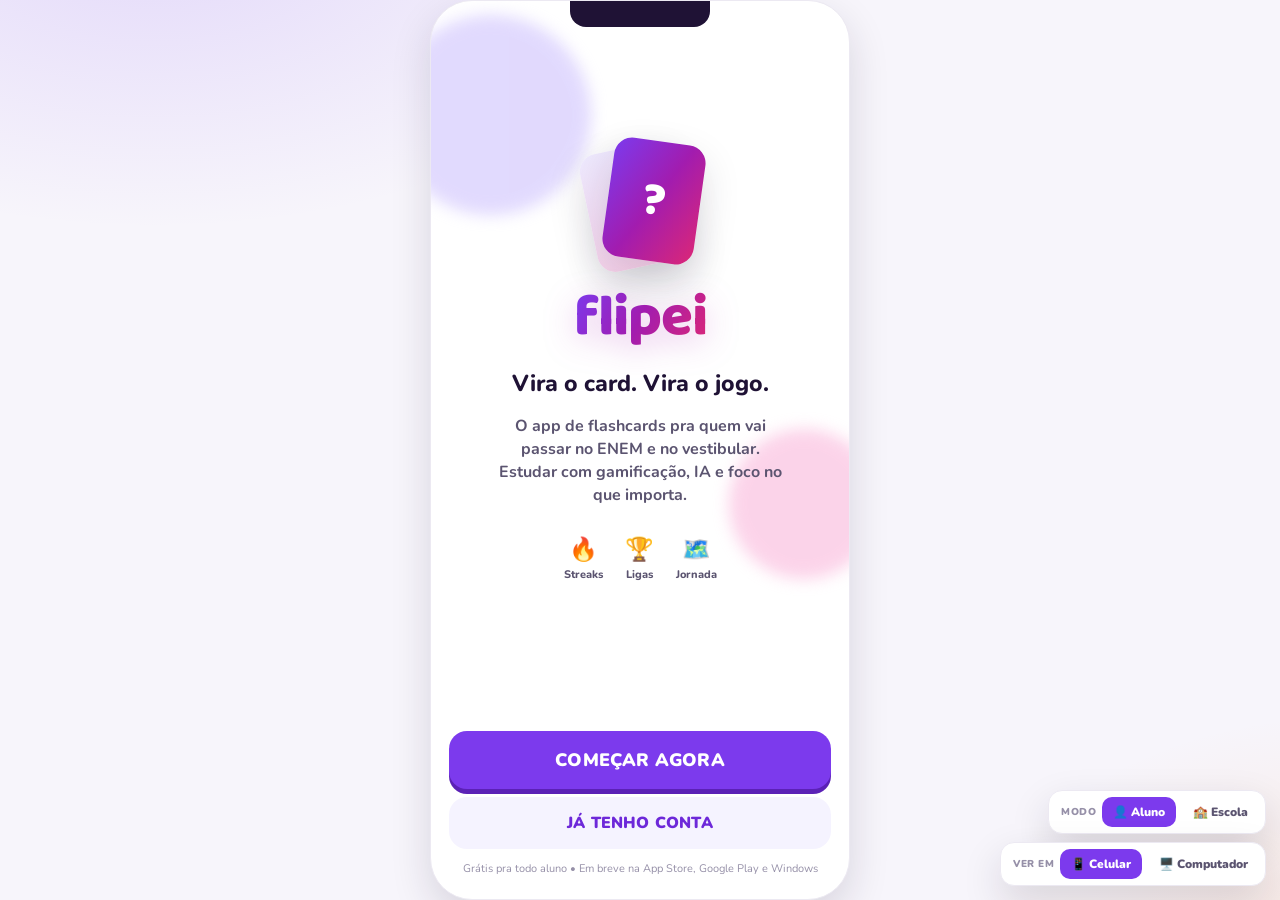
==== commit acad1a1f: "style: faxina visual leve (mais clean/profissional, mantendo paleta e essência) - Remove emojis deco" ====
--- a/flipei-prototipo.html
+++ b/flipei-prototipo.html
@@ -532,7 +532,40 @@
 .jnode.future .jbubble{ background:#D9D4E6; color:#fff; box-shadow:0 6px 0 #C3BCD6; }
 .jnode.chest .jbubble{ font-size:30px; }
 .jnode.tier .jbubble{ font-size:28px; }
-.jflag{ position:absolute; top:-26px; background:#fff; border:2px solid var(--roxo-300); color:var(--roxo-700); font-weight:900; font-size:11px; padding:4px 10px; border-radius:11px; box-shadow:var(--sh-md); white-space:nowrap; z-index:3; }
+.jflag{ position:absolute; top:-30px; background:#fff; border:2px solid var(--roxo-300); color:var(--roxo-700); font-weight:900; font-size:11px; padding:3px 9px 3px 3px; border-radius:999px; box-shadow:var(--sh-md); white-space:nowrap; z-index:3; display:flex; align-items:center; gap:5px; }
+
+/* =========================================================================
+   PRÊMIOS — avatar, loja, coleção
+   ========================================================================= */
+.av{ border-radius:50%; display:inline-grid; place-items:center; flex:none; line-height:1; vertical-align:middle; }
+.prize{ display:flex; align-items:center; gap:12px; padding:10px 12px; border:1px solid var(--line); border-radius:14px; background:#fff; }
+.prize-vis{ width:46px; flex:none; display:grid; place-items:center; }
+.prize-ring{ width:40px; height:40px; border-radius:50%; background:#EDE9FE; display:inline-block; }
+.prize-dot{ width:38px; height:38px; border-radius:50%; display:inline-block; box-shadow:inset 0 0 0 2px rgba(0,0,0,.08); }
+.prize-theme{ width:46px; height:34px; border-radius:9px; display:inline-block; box-shadow:var(--sh-sm); }
+.coll-grid{ display:grid; grid-template-columns:repeat(4,1fr); gap:8px; }
+.coll-item{ display:flex; flex-direction:column; align-items:center; gap:5px; padding:11px 6px; border:2px solid var(--line); border-radius:14px; background:#fff; text-align:center; }
+.coll-item.locked{ filter:grayscale(.75); opacity:.5; }
+
+/* tab bar com 6 itens */
+.tabbar .tab{ padding:7px 1px; font-size:10px; }
+.tabbar .tab .ic{ font-size:21px; }
+
+/* =========================================================================
+   TEMAS COSMÉTICOS (mudam o acento da interface)
+   ========================================================================= */
+[data-theme="ocean"]{
+  --roxo-600:#0EA5E9; --roxo-700:#0369A1; --roxo-500:#38BDF8; --roxo-300:#7DD3FC; --roxo-100:#CFFAFE; --roxo-50:#ECFEFF;
+  --grad-brand:linear-gradient(120deg,#0EA5E9,#06B6D4,#14B8A6); --grad-roxo:linear-gradient(135deg,#38BDF8,#0369A1);
+}
+[data-theme="sunset"]{
+  --roxo-600:#F97316; --roxo-700:#C2410C; --roxo-500:#FB923C; --roxo-300:#FDBA74; --roxo-100:#FFEDD5; --roxo-50:#FFF7ED;
+  --grad-brand:linear-gradient(120deg,#FB923C,#EC4899,#F43F5E); --grad-roxo:linear-gradient(135deg,#FDBA74,#EA580C);
+}
+[data-theme="neon"]{
+  --roxo-600:#C026D3; --roxo-700:#A21CAF; --roxo-500:#E879F9; --roxo-300:#F0ABFC; --roxo-100:#F5D0FE; --roxo-50:#FAF5FF;
+  --grad-brand:linear-gradient(120deg,#22D3EE,#A855F7,#EC4899); --grad-roxo:linear-gradient(135deg,#22D3EE,#7C3AED);
+}
 
 /* misc */
 .divider{ height:1px; background:var(--line); }
@@ -543,6 +576,100 @@
 .center-abs{ position:absolute; inset:0; display:grid; place-items:center; }
 .shimmer{ background:linear-gradient(90deg,#eee,#f7f7f7,#eee); background-size:200% 100%; animation:shim 1.2s infinite; }
 @keyframes shim{ to{ background-position:-200% 0; } }
+
+/* =========================================================================
+   PORTAL DA ESCOLA — refino profissional/corporativo
+   ========================================================================= */
+.portal{ background:#F1F3F8; }
+.side{ background:#170E2B; }
+.side-sub{ font-size:10px; font-weight:900; letter-spacing:1.5px; text-transform:uppercase; color:#7E73A8; padding:6px 10px 10px; }
+.side .nav a{ font-size:13.5px; border-radius:9px; padding:10px 12px; color:#A89FC8; }
+.side .nav a .ic{ font-size:15px; width:20px; }
+.side .nav a.on{ background:#7C3AED; box-shadow:none; color:#fff; }
+.sc-logo{ width:38px; height:38px; border-radius:9px; background:#6D28D9; color:#fff; display:grid; place-items:center; font-weight:900; font-size:14px; flex:none; }
+.school-chip{ background:rgba(255,255,255,.05); border-radius:11px; }
+
+.portal-top{ height:68px; padding:0 26px; }
+.ptop-title{ font-family:'Baloo 2'; font-weight:800; font-size:20px; color:var(--ink); }
+.ptop-sub{ font-size:12px; font-weight:700; color:#8A8AA0; }
+.ptop-user{ display:flex; align-items:center; gap:9px; padding-left:14px; border-left:1px solid #E7E9F2; }
+
+.filterbar{ display:flex; align-items:center; gap:10px; }
+.seg-pro{ background:#EEF0F6; padding:3px; border-radius:9px; }
+.seg-pro button{ padding:7px 12px; font-size:12px; border-radius:7px; font-weight:800; color:#6B7280; }
+.seg-pro button.on{ background:#fff; color:var(--roxo-700); box-shadow:var(--sh-sm); }
+.pro-select,.pro-input{ border:1px solid #DDE1EA; border-radius:9px; padding:8px 12px; font-family:inherit; font-weight:700; font-size:13px; color:var(--ink); background:#fff; }
+.btn-pro{ border:1px solid #DDE1EA; background:#fff; border-radius:9px; padding:8px 13px; font-weight:800; font-size:13px; color:#475569; transition:.12s; }
+.btn-pro:hover{ background:#F8FAFC; border-color:#C7CDDA; }
+.btn-pro.ghost{ border-color:transparent; color:#8A8AA0; }
+
+.pcard{ border-radius:14px; border-color:#E7E9F2; }
+.pcard-accent{ border-top:3px solid #2563EB; }
+.psec{ margin-bottom:8px; }
+.psec-t{ font-family:'Baloo 2'; font-weight:800; font-size:16px; color:var(--ink); }
+.psec-s{ font-size:12px; font-weight:700; color:#8A8AA0; }
+
+.kpi-pro{ padding:16px; }
+.kpi-label{ font-size:12px; font-weight:800; color:#8A8AA0; text-transform:uppercase; letter-spacing:.4px; }
+.kpi-val{ font-family:'Baloo 2'; font-weight:800; font-size:30px; color:var(--ink); line-height:1; }
+.kpi-of{ font-size:15px; color:#B6B6C6; font-weight:700; }
+.kpi-sub{ font-size:11px; font-weight:700; color:#9A9AAC; margin-top:4px; }
+.kpi-spark{ margin-top:8px; height:36px; }
+.delta{ font-weight:900; font-size:12px; padding:3px 7px; border-radius:7px; white-space:nowrap; }
+.delta.up{ background:#DCFCE7; color:#15803D; } .delta.down{ background:#FEE2E2; color:#DC2626; }
+
+.riskrow{ display:flex; align-items:center; gap:10px; padding:9px 10px; border:1px solid #EEF0F6; border-radius:11px; cursor:pointer; }
+.riskrow:hover{ background:#FAFBFE; }
+
+/* impacto (eficácia) */
+.impact-grid{ display:grid; grid-template-columns:repeat(3,1fr); gap:14px; margin-top:8px; }
+.impact{ background:#F8FAFF; border:1px solid #E3E9F5; border-radius:12px; padding:16px; text-align:center; }
+.impact-delta{ font-family:'Baloo 2'; font-weight:800; font-size:34px; line-height:1; }
+.impact-delta.up{ color:#16A34A; }
+.impact-lbl{ font-weight:900; font-size:13px; color:var(--ink); margin-top:4px; }
+.impact-sub{ font-size:11.5px; font-weight:700; color:#8A8AA0; margin-top:3px; }
+
+/* funil */
+.funnel{ display:flex; flex-direction:column; gap:10px; }
+.funnel-row{ display:flex; align-items:center; gap:12px; }
+.funnel-lbl{ width:170px; flex:none; }
+.funnel-track{ flex:1; background:#EEF0F6; border-radius:8px; overflow:hidden; }
+.funnel-bar{ height:30px; border-radius:8px; color:#fff; font-weight:900; font-size:13px; display:flex; align-items:center; padding:0 12px; min-width:40px; transition:width .7s cubic-bezier(.2,.8,.2,1); }
+.funnel-pct{ width:44px; text-align:right; color:#6B7280; }
+
+/* insights */
+.insight{ border-radius:11px; padding:13px 15px; background:#F5F3FF; border-left:4px solid var(--roxo-500); }
+.insight.positive{ background:#F0FDF4; border-left-color:#16A34A; }
+.insight.warning{ background:#FFFBEB; border-left-color:#D97706; }
+.insight.critical{ background:#FEF2F2; border-left-color:#DC2626; }
+.ins-ic{ width:24px; height:24px; border-radius:7px; display:grid; place-items:center; font-weight:900; font-size:13px; color:#fff; flex:none; }
+.ins-ic.positive{ background:#16A34A; } .ins-ic.warning{ background:#D97706; } .ins-ic.critical{ background:#DC2626; }
+.ins-acao{ font-size:12.5px; font-weight:800; color:var(--roxo-700); margin-top:6px; }
+.ins-foot{ display:flex; gap:8px; justify-content:flex-end; padding:10px 14px; border-top:1px solid #EEF0F6; background:#FCFCFE; }
+
+.turma-card{ cursor:pointer; transition:.12s; } .turma-card:hover{ box-shadow:var(--sh-md); transform:translateY(-2px); }
+.tbl th{ color:#8A8AA0; }
+
+/* =========================================================================
+   FAXINA LEVE — mais respiro, chips mais sóbrios (mantendo a paleta/essência)
+   ========================================================================= */
+.section{ padding:8px 18px 22px; }            /* mais respiro vertical */
+.accent-ic{ width:44px; height:44px; border-radius:12px; display:grid; place-items:center; font-size:21px; flex:none; }
+
+/* chips de status mais discretos */
+.tag-stat{ font-size:13.5px; padding:6px 10px; border-radius:12px; }
+
+/* títulos de seção um pouco mais leves/profissionais */
+.b9{ letter-spacing:-.2px; }
+.eyebrow{ font-size:11px; letter-spacing:1.2px; color:var(--ink-faint); }
+
+/* cards com leve respiro interno extra */
+.card.pad{ padding:18px 18px; }
+.unit-banner{ border-radius:18px; }
+
+/* segmented control mais sóbrio */
+.seg{ background:#F2F0F7; }
+.seg button{ font-size:13px; }
 
 </style>
 </head>
@@ -843,6 +970,126 @@
 ];
 
 /* =========================================================================
+   RECOMPENSAS — avatares (personagens), molduras, cores, temas, títulos, utilidades
+   cost = preço em gems | cost:null = só por conquista (lendário, não compra)
+   ========================================================================= */
+const RARITY = {
+  comum:    { name:'Comum',    color:'#94A3B8' },
+  raro:     { name:'Raro',     color:'#3B82F6' },
+  epico:    { name:'Épico',    color:'#A855F7' },
+  lendario: { name:'Lendário', color:'#F59E0B' },
+};
+
+// Personagens (avatar). emoji como arte do protótipo.
+const AVATARS = [
+  { id:'coruja',    emoji:'🦉', name:'Coruja Sábia',     rarity:'comum',    cost:0 },
+  { id:'cerebro',   emoji:'🧠', name:'Cérebro Turbo',    rarity:'comum',    cost:150 },
+  { id:'foguete',   emoji:'🚀', name:'Foguete',          rarity:'raro',     cost:300 },
+  { id:'capivara',  emoji:'🦫', name:'Capivara Zen',     rarity:'raro',     cost:400 },
+  { id:'raposa',    emoji:'🦊', name:'Raposa Esperta',   rarity:'epico',    cost:700 },
+  { id:'dragao',    emoji:'🐲', name:'Dragão do Saber',  rarity:'epico',    cost:900 },
+  { id:'unicornio', emoji:'🦄', name:'Unicórnio',        rarity:'lendario', cost:null, unlock:'Streak de 100 dias' },
+  { id:'leao',      emoji:'🦁', name:'Leão Lenda',       rarity:'lendario', cost:null, unlock:'Chegue à Liga Lenda' },
+];
+
+// Molduras do avatar
+const FRAMES = [
+  { id:'none',     name:'Sem moldura', rarity:'comum',    cost:0,    color:null },
+  { id:'bronze',   name:'Bronze',      rarity:'comum',    cost:100,  color:'#B45309' },
+  { id:'prata',    name:'Prata',       rarity:'comum',    cost:200,  color:'#94A3B8' },
+  { id:'ouro',     name:'Ouro',        rarity:'raro',     cost:400,  color:'#EAB308' },
+  { id:'neon',     name:'Neon',        rarity:'epico',    cost:600,  color:'#22D3EE', glow:true },
+  { id:'diamante', name:'Diamante',    rarity:'lendario', cost:null, color:'#06B6D4', glow:true, unlock:'Liga Diamante' },
+];
+
+// Cores de fundo do avatar
+const COLORS = [
+  { id:'#7C3AED', name:'Roxo',    cost:0 },
+  { id:'#EC4899', name:'Rosa',    cost:80 },
+  { id:'#22C55E', name:'Verde',   cost:80 },
+  { id:'#3B82F6', name:'Azul',    cost:80 },
+  { id:'#F59E0B', name:'Laranja', cost:120 },
+  { id:'#14B8A6', name:'Teal',    cost:120 },
+];
+
+// Temas do app (mudam o acento da interface)
+const THEMES = [
+  { id:'default', name:'Roxo (padrão)', rarity:'comum',  cost:0 },
+  { id:'ocean',   name:'Oceano',        rarity:'raro',   cost:300 },
+  { id:'sunset',  name:'Pôr do sol',    rarity:'raro',   cost:300 },
+  { id:'neon',    name:'Neon',          rarity:'epico',  cost:500 },
+];
+
+// Títulos exibidos no perfil/ranking
+const TITLES = [
+  { id:'none',    name:'(sem título)',        rarity:'comum',    cost:0 },
+  { id:'maratona',name:'Maratonista',         rarity:'comum',    cost:null, unlock:'Conquista: streak 7 dias' },
+  { id:'biologo', name:'Mestre da Biologia',  rarity:'raro',     cost:200 },
+  { id:'focado',  name:'Foco Total',          rarity:'raro',     cost:200 },
+  { id:'imparavel',name:'Imparável',          rarity:'lendario', cost:null, unlock:'Streak de 30 dias' },
+];
+
+// Utilidades (consumíveis — não dão vantagem de aprendizado)
+const UTILITIES = [
+  { id:'freeze', emoji:'🛡️', name:'Protetor de streak', cost:200, desc:'Salva sua ofensiva se faltar 1 dia' },
+  { id:'turbo',  emoji:'⚡', name:'Turbo de XP',        cost:150, desc:'2× XP por 30 minutos' },
+  { id:'dica',   emoji:'💡', name:'Pacote de dicas (5)', cost:120, desc:'Revela uma pista no card difícil' },
+];
+
+/* =========================================================================
+   ESCOLA — analytics profissional (indicadores reais + insights)
+   ========================================================================= */
+const SCH_OVERVIEW = {
+  dau:142, wau:198, mau:224, totalAlunos:240,
+  ativacao:86,            // % cadastrados que ativaram
+  streakMedio:9,          // dias
+  tempoMedioDia:18,       // min/aluno/dia
+  retencao30:64,          // % retidos em 30 dias
+  editalCobertura:47,     // % do edital coberto pela base
+  // a métrica que mais vende: evolução de nota em simulado
+  simulado:{ atual:612, anterior:570, delta:'+42 pts', deltaPct:'+7,4%', up:true,
+    serie:[520,548,565,583,602,612], labels:['Jan','Fev','Mar','Abr','Mai','Jun'] },
+};
+
+// retenção por coorte (% ativos ao longo das semanas)
+const RETENTION_COHORT = { labels:['D0','Sem 1','Sem 2','Sem 3','Sem 4','Sem 6'], values:[100,82,71,66,61,58] };
+
+// IMPACTO: alunos ativos vs. pouco ativos (prova de eficácia)
+const ACTIVE_VS_INACTIVE = {
+  acc:{ ativos:81, inativos:58 },
+  simulado:{ ativos:632, inativos:548 },
+  tempo:{ ativos:24, inativos:6 },
+};
+
+// funil de adoção
+const ADOPTION_FUNNEL = [
+  { l:'Cadastrados', v:240 },
+  { l:'Ativaram a conta', v:206 },
+  { l:'Ativos na semana', v:198 },
+  { l:'Com hábito (streak 7+)', v:91 },
+];
+
+// cobertura do edital por matéria (meta vs. coberto, em % do edital)
+const EDITAL_COVERAGE = [
+  { s:'por', target:14, done:11 },
+  { s:'mat', target:12, done:7 },
+  { s:'bio', target:10, done:8 },
+  { s:'his', target:9,  done:7 },
+  { s:'qui', target:8,  done:4 },
+  { s:'fis', target:8,  done:3 },
+  { s:'geo', target:7,  done:5 },
+];
+
+// insights acionáveis (gerados pela IA da plataforma)
+const SCHOOL_INSIGHTS = [
+  { type:'positive', t:'Quem usa, vai melhor', d:'Alunos ativos têm acurácia 23 p.p. maior e nota de simulado 84 pontos acima dos pouco ativos. O uso está correlacionado a desempenho.', acao:'Incentivar adesão nas turmas com baixa atividade' },
+  { type:'critical', t:'Queda de engajamento no 3º Ano C', d:'O 3ºC caiu 14% de atividade em 2 semanas; 9 alunos estão inativos há 3+ dias. Risco de evasão do hábito.', acao:'Propor atividade em sala + falar com os 9 alunos' },
+  { type:'warning', t:'Física é o gargalo crítico', d:'Física tem a pior acurácia da escola (55%) e só 3% de 8% do edital coberto. Tema de alta incidência e baixo domínio.', acao:'Criar atividade focada em Mecânica' },
+  { type:'warning', t:'Matemática: incidência alta, domínio baixo', d:'Matemática pesa ~10% no ENEM, mas a turma cobriu só 7% do edital e tem 61% de acurácia.', acao:'Priorizar funções e geometria' },
+  { type:'positive', t:'Constância em alta', d:'72% dos alunos mantêm streak ativo; streak médio subiu de 6 para 9 dias no mês.', acao:'Manter o ritmo; reconhecer os destaques' },
+];
+
+/* =========================================================================
    FLIPEI — UI engine: router, event delegation, toasts, FX, charts
    ========================================================================= */
 
@@ -867,6 +1114,11 @@
     cardsToday: 0,
     studySource: null,           // { mode:'daily'|'deck'|'exam', label, deckId? }
     examReviewSel: 'enem',       // prova selecionada na revisão rápida (Perfil)
+    // recompensas / prêmios
+    owned: { avatar:['coruja'], frame:['none'], color:['#7C3AED'], theme:['default'], title:['none','maratona'] },
+    equipped: { avatar:'coruja', frame:'none', color:'#7C3AED', theme:'default', title:'maratona' },
+    inventory: { freeze:1, turbo:0, dica:2 },
+    shopTab: 'avatar',           // 'avatar' | 'loja' | 'colecao'
     // game
     deck: [],
     deckIndex: 0,
@@ -884,6 +1136,7 @@
     // ui
     rankTab: 'geral',
     schoolPage: 'dashboard',
+    schoolPeriod: '30d',
     detailStudent: null,
     // school deck builder
     deckDraft: { title:'', subj:'bio', cards:[] },
@@ -917,11 +1170,12 @@
   } else if(App.route === 'onboarding'){
     view = DeviceWrap(Onboarding(), { bare:true });
   } else {
-    const tab = ['home','decks','jornada','ranking','profile'].includes(App.route) ? App.route : null;
+    const tab = ['home','decks','jornada','ranking','premios','profile'].includes(App.route) ? App.route : null;
     const inner = ScreenFor(App.route);
     view = DeviceWrap(inner, { tab });
   }
   App.root.innerHTML = view;
+  applyTheme();
   renderControls();
   wireOnce();
   runPostRender();
@@ -935,6 +1189,7 @@
     case 'game':         return Game();
     case 'complete':     return Complete();
     case 'ranking':      return Ranking();
+    case 'premios':      return Premios();
     case 'profile':      return Profile();
     case 'linkSchool':   return LinkSchool();
     default:             return Home();
@@ -964,6 +1219,7 @@
   { id:'decks', ic:'🗂️', label:'Decks' },
   { id:'jornada', ic:'🗺️', label:'Jornada' },
   { id:'ranking', ic:'🏆', label:'Ranking' },
+  { id:'premios', ic:'🎁', label:'Prêmios' },
   { id:'profile', ic:'📊', label:'Perfil' },
 ];
 
@@ -1090,6 +1346,11 @@
     case 'exam-pick':   App.s.examReviewSel = d.exam; render(); break;
     case 'start-exam':  startStudy('exam', App.s.examReviewSel); break;
 
+    // prêmios / recompensas
+    case 'shop-tab':    App.s.shopTab = d.tab; render(); break;
+    case 'buy-item':    buyItem(d.type, d.id); break;
+    case 'equip-item':  equipItem(d.type, d.id); break;
+
     // vincular escola
     case 'link-open':  go('linkSchool'); break;
     case 'link-submit': submitLink(); break;
@@ -1098,6 +1359,7 @@
 
     // school portal
     case 'school-page': App.s.schoolPage=d.page; App.s.detailStudent=null; render(); break;
+    case 'school-period': App.s.schoolPeriod=d.period; render(); break;
     case 'open-student': App.s.detailStudent=d.student; App.s.schoolPage='alunos'; render(); break;
     case 'back-students': App.s.detailStudent=null; render(); break;
     case 'deck-add-card': schoolAddCard(); break;
@@ -1193,6 +1455,26 @@
   (function tick(now){ const t=Math.min(1,(now-start)/dur), e=1-Math.pow(1-t,3); node.textContent=Math.round(to*e).toLocaleString('pt-BR'); if(t<1) requestAnimationFrame(tick); })(performance.now());
 }
 
+// sparkline minimalista (para KPIs do portal)
+function sparkline(values, color){
+  const W=130,H=36,max=Math.max.apply(null,values),min=Math.min.apply(null,values),rng=(max-min)||1,sx=W/(values.length-1);
+  const pts=values.map((v,i)=>[i*sx, H-4-((v-min)/rng)*(H-9)]);
+  const d=pts.map((p,i)=>(i?'L':'M')+p[0].toFixed(1)+' '+p[1].toFixed(1)).join(' ');
+  const area=d+` L ${W} ${H} L 0 ${H} Z`;
+  color=color||'#7C3AED';
+  return `<svg width="100%" height="${H}" viewBox="0 0 ${W} ${H}" preserveAspectRatio="none">
+    <defs><linearGradient id="sp${Math.random().toString(36).slice(2,7)}" x1="0" y1="0" x2="0" y2="1"></linearGradient></defs>
+    <path d="${area}" fill="${color}" opacity="0.08"/>
+    <path d="${d}" fill="none" stroke="${color}" stroke-width="2.4" stroke-linecap="round" stroke-linejoin="round"/></svg>`;
+}
+
+// aplica o tema cosmético equipado (muda o acento da interface)
+function applyTheme(){
+  if(!document.body) return;
+  const t = (App.role==='aluno' && App.s.equipped) ? App.s.equipped.theme : 'default';
+  document.body.setAttribute('data-theme', t || 'default');
+}
+
 /* =========================================================================
    FLIPEI — Telas do ALUNO
    ========================================================================= */
@@ -1220,6 +1502,46 @@
   else if(mode==='exam'){ const ex=EXAMS.find(e=>e.id===payload); App.s.studySource = { mode, label:'Simulado '+(ex?ex.name:''), exam:payload }; }
   App.s.deck = [];
   go('game');
+}
+
+// ---------- recompensas: helpers ----------
+function listFor(type){ return type==='avatar'?AVATARS : type==='frame'?FRAMES : type==='color'?COLORS : type==='theme'?THEMES : type==='title'?TITLES : UTILITIES; }
+function itemFor(type,id){ return listFor(type).find(x=>x.id===id); }
+function isOwned(type,id){ return (App.s.owned[type]||[]).includes(id); }
+
+// avatar do usuário (personagem + cor + moldura equipados)
+function avatarHTML(size){
+  const e = App.s.equipped;
+  const av = AVATARS.find(a=>a.id===e.avatar) || AVATARS[0];
+  const fr = FRAMES.find(f=>f.id===e.frame) || FRAMES[0];
+  const ring = fr.color ? `box-shadow:0 0 0 3px #fff, 0 0 0 6px ${fr.color}${fr.glow?`, 0 0 14px ${fr.color}`:''};` : '';
+  return `<span class="av" style="width:${size}px;height:${size}px;background:${e.color};font-size:${Math.round(size*0.55)}px;${ring}">${av.emoji}</span>`;
+}
+function equippedTitle(){ const t=TITLES.find(x=>x.id===App.s.equipped.title); return t&&t.id!=='none'?t.name:''; }
+
+function buyItem(type,id){
+  const it = itemFor(type,id); if(!it) return;
+  if(it.cost===null||it.cost===undefined){ toast('Esse item é só por conquista 🏆','brand','🔒'); return; }
+  if(type!=='util' && isOwned(type,id)){ equipItem(type,id); return; }
+  if(App.s.gems < it.cost){ toast('Gems insuficientes — estude pra ganhar mais 💎','warn','💎'); return; }
+  App.s.gems -= it.cost;
+  if(type==='util'){ App.s.inventory[id] = (App.s.inventory[id]||0)+ (id==='dica'?5:1); toast('Comprado: '+it.name,'success','✅'); }
+  else {
+    (App.s.owned[type]=App.s.owned[type]||[]).push(id);
+    App.s.equipped[type] = id;            // equipa automaticamente
+    if(type==='theme') applyTheme();
+    const rare = it.rarity==='epico'||it.rarity==='lendario';
+    toast('Desbloqueado: '+(it.name||id)+(rare?' 🎉':''),'success','🎁');
+    if(rare) confetti({count:120,y:innerHeight*0.4});
+  }
+  render();
+}
+function equipItem(type,id){
+  if(!isOwned(type,id)){ toast('Você ainda não tem esse item','warn','🔒'); return; }
+  App.s.equipped[type] = id;
+  if(type==='theme') applyTheme();
+  toast('Equipado!','success','✨');
+  render();
 }
 
 // =========================================================================
@@ -1395,12 +1717,12 @@
         </div>
         <button class="btn btn-amarelo btn-block btn-lg mt12" data-act="start-daily">▶ Estudar agora</button>
       </div>
-      <button class="btn btn-outline btn-block btn-sm mt12" data-act="go" data-route="decks">🗂️ Escolher um deck específico</button>
+      <button class="btn btn-outline btn-block btn-sm mt12" data-act="go" data-route="decks">Escolher um deck específico</button>
     </div>
 
     <!-- Missões diárias -->
     <div class="section">
-      <div class="row between"><div class="b9">🎯 Missões de hoje</div><span class="pill orange small">Renova em 8h</span></div>
+      <div class="row between"><div class="b9">Missões de hoje</div><span class="pill gray small">Renova em 8h</span></div>
       <div class="col gap8 mt8">
         ${DAILY_QUESTS.map(q=>{ const p=Math.min(100,Math.round(q.cur/q.goal*100)); const done=q.done||q.cur>=q.goal;
           return `<div class="card pad" style="padding:12px">
@@ -1427,10 +1749,11 @@
 
     <!-- Desafio social -->
     <div class="section">
-      <div class="card pad" style="background:linear-gradient(135deg,#FFF7ED,#FFEDD5);border-color:#FED7AA">
-        <div class="row gap12"><div style="font-size:34px">⚔️</div>
-          <div class="grow"><div class="b9">Desafio relâmpago</div><div class="small muted b">Ana te desafiou: 20 cards de Biologia. Faltam <b>4h</b>!</div></div>
-          <button class="btn btn-amarelo btn-sm" data-act="start-daily">Aceitar</button></div>
+      <div class="card pad">
+        <div class="row gap12">
+          <span class="accent-ic" style="background:var(--laranja-100);color:var(--laranja-600)">⚔️</span>
+          <div class="grow"><div class="b9">Desafio de Ana</div><div class="small muted b">20 cards de Biologia · faltam 4h</div></div>
+          <button class="btn btn-outline btn-sm" data-act="start-daily">Aceitar</button></div>
       </div>
     </div>
     <div class="empty-space"></div>
@@ -1451,8 +1774,8 @@
 
   return `
   <div>
-    <div class="topbar"><div class="h3">🗂️ Decks</div></div>
-    <p class="hr-pad muted b small" style="margin-top:-4px">Libere os temas conforme estuda. Eles entram na sua revisão diária automaticamente.</p>
+    <div class="topbar"><div class="h3">Decks</div></div>
+    <p class="hr-pad muted b small" style="margin-top:-4px">Libere os temas conforme estuda — eles entram na revisão diária.</p>
 
     <!-- meta diária -->
     <div class="section" style="padding-top:12px">
@@ -1490,7 +1813,7 @@
 
     <!-- meus decks -->
     <div class="section">
-      <div class="row between"><div class="b9">📚 Meus decks (${mine.length})</div></div>
+      <div class="row between"><div class="b9">Meus decks (${mine.length})</div></div>
       <div class="col gap8 mt8">
         ${mine.length ? mine.map(d=>{ const sj=SUBJECTS[d.s]; const p=Math.round(d.mastered/d.total*100);
           return `<div class="card pad" style="padding:13px;cursor:pointer" data-act="study-deck" data-deck="${d.id}">
@@ -1506,7 +1829,7 @@
 
     <!-- catálogo -->
     <div class="section">
-      <div class="b9">🔎 Catálogo completo</div>
+      <div class="b9">Catálogo completo</div>
       <p class="tiny faint b">Banco com milhares de flashcards de todos os conteúdos.</p>
       ${Object.keys(byMat).map(sid=>{ const sj=SUBJECTS[sid];
         return `<div class="cat-mat mt12">
@@ -1556,12 +1879,12 @@
     <!-- mapa de fases -->
     <div class="section">
       <div class="card pad" style="background:linear-gradient(180deg,#FBFAFE,#F5F3FF);overflow:hidden">
-        <div class="b9 tcenter">🗺️ Sua jornada</div>
-        <p class="tiny faint b tcenter">Cada nível rende XP, baús e conquistas. Conteúdo é livre — aqui é só recompensa.</p>
+        <div class="b9 tcenter">Sua jornada</div>
+        <p class="tiny faint b tcenter">Cada nível rende XP, baús e conquistas.</p>
         <div class="jpath">
           ${JOURNEY.slice().reverse().map((n,i)=>{ const off=[0,40,60,40,0,-40,-60,-40][i%8]||0;
             return `<div class="jnode ${n.type} ${n.state}" style="transform:translateX(${off}px)">
-              ${n.state==='current'?`<div class="jflag">VOCÊ 🧍</div>`:''}
+              ${n.state==='current'?`<div class="jflag">${avatarHTML(26)} VOCÊ</div>`:''}
               <div class="jbubble">${nodeIcon(n)}</div>
               <div class="jlabel">${n.label}</div>
             </div>`; }).join('')}
@@ -1571,13 +1894,103 @@
 
     <!-- próximas recompensas -->
     <div class="section">
-      <div class="b9">🎁 Próximas recompensas</div>
+      <div class="b9">Próximas recompensas</div>
       <div class="col gap8 mt8">
         <div class="ach"><div class="medal" style="background:#FACC151a">🎁</div><div class="grow"><div class="b9">Baú surpresa (Nível 15)</div><div class="small muted">Pode vir gems, avatar ou freeze de streak</div></div><span class="pill small">próximo</span></div>
         <div class="ach"><div class="medal" style="background:#06B6D41a">💎</div><div class="grow"><div class="b9">Liga Diamante (Nível 17)</div><div class="small muted">Novo emblema + tema exclusivo</div></div></div>
         <div class="ach"><div class="medal" style="background:#A855F71a">🏆</div><div class="grow"><div class="b9">500 cards dominados</div><div class="small muted">Conquista "Cérebro de Aço"</div></div></div>
       </div>
     </div>
+    <div class="empty-space"></div>
+  </div>`;
+}
+
+// =========================================================================
+// PRÊMIOS — Meu Avatar / Loja / Coleção
+// =========================================================================
+function prizeVisual(type,it){
+  if(type==='avatar') return `<span class="av" style="width:46px;height:46px;background:#F1EFF6;font-size:26px">${it.emoji}</span>`;
+  if(type==='util')   return `<span class="av" style="width:46px;height:46px;background:#F1EFF6;font-size:24px">${it.emoji}</span>`;
+  if(type==='title')  return `<span class="av" style="width:46px;height:46px;background:#F1EFF6;font-size:22px">🏷️</span>`;
+  if(type==='frame')  return `<span class="prize-ring" style="${it.color?`box-shadow:0 0 0 3px #fff,0 0 0 6px ${it.color}${it.glow?`,0 0 12px ${it.color}`:''}`:'border:2px dashed #CBD5E1'}"></span>`;
+  if(type==='color')  return `<span class="prize-dot" style="background:${it.id}"></span>`;
+  if(type==='theme'){ const g={default:'linear-gradient(135deg,#7C3AED,#DB2777)',ocean:'linear-gradient(135deg,#0EA5E9,#14B8A6)',sunset:'linear-gradient(135deg,#FB923C,#EC4899)',neon:'linear-gradient(135deg,#22D3EE,#A855F7)'}[it.id]||'#7C3AED'; return `<span class="prize-theme" style="background:${g}"></span>`; }
+  return '';
+}
+function prizeCard(type,it){
+  const owned = type!=='util' && isOwned(type,it.id);
+  const eq = type!=='util' && App.s.equipped[type]===it.id;
+  const rar = RARITY[it.rarity]||RARITY.comum;
+  let btn;
+  if(type==='util') btn=`<button class="btn btn-amarelo btn-sm" data-act="buy-item" data-type="util" data-id="${it.id}">${it.cost} 💎</button>`;
+  else if(eq) btn=`<span class="pill green small">Equipado ✓</span>`;
+  else if(owned) btn=`<button class="btn btn-outline btn-sm" data-act="equip-item" data-type="${type}" data-id="${it.id}">Equipar</button>`;
+  else if(it.cost===null) btn=`<span class="pill outline small">🔒</span>`;
+  else btn=`<button class="btn btn-amarelo btn-sm" data-act="buy-item" data-type="${type}" data-id="${it.id}">${it.cost} 💎</button>`;
+  const sub = type==='util' ? it.desc : (rar.name + (!owned&&it.cost===null&&it.unlock ? ' · '+it.unlock : ''));
+  return `<div class="prize">
+    <div class="prize-vis">${prizeVisual(type,it)}</div>
+    <div class="grow"><div class="b small">${it.name}</div><div class="tiny b" style="color:${type==='util'?'var(--ink-faint)':rar.color}">${sub}</div></div>
+    ${btn}</div>`;
+}
+
+function Premios(){
+  const s = App.s, tab = s.shopTab;
+  const seg = `<div class="seg">
+    <button class="${tab==='avatar'?'on':''}" data-act="shop-tab" data-tab="avatar">Meu Avatar</button>
+    <button class="${tab==='loja'?'on':''}" data-act="shop-tab" data-tab="loja">Loja</button>
+    <button class="${tab==='colecao'?'on':''}" data-act="shop-tab" data-tab="colecao">Coleção</button>
+  </div>`;
+
+  let body='';
+  if(tab==='avatar'){
+    const cat=(label,type,list)=>`<div class="mt16"><div class="eyebrow">${label}</div>
+      <div class="col gap8 mt8">${list.filter(it=>isOwned(type,it.id)).map(it=>prizeCard(type,it)).join('')}
+        <button class="btn btn-ghost btn-block btn-sm" data-act="shop-tab" data-tab="loja">＋ Desbloquear mais na Loja</button></div></div>`;
+    body = `
+      <div class="tcenter" style="padding:8px 0 4px">
+        ${avatarHTML(104)}
+        <div class="h3 mt8">${esc(STUDENT.name)}</div>
+        ${equippedTitle()?`<div class="pill mt4" style="display:inline-flex">🏷️ ${equippedTitle()}</div>`:`<div class="tiny faint b mt4">sem título equipado</div>`}
+      </div>
+      ${cat('Personagem','avatar',AVATARS)}
+      ${cat('Moldura','frame',FRAMES)}
+      ${cat('Cor de fundo','color',COLORS)}
+      ${cat('Título','title',TITLES)}
+      ${cat('Tema do app','theme',THEMES)}`;
+  }
+  else if(tab==='loja'){
+    const sec=(label,type,list)=>`<div class="mt16"><div class="eyebrow">${label}</div><div class="col gap8 mt8">${list.filter(it=>!(type!=='util'&&it.cost===0)).map(it=>prizeCard(type,it)).join('')}</div></div>`;
+    body = `
+      <div class="ai-card" style="background:linear-gradient(135deg,#312E81,#6D28D9)"><div class="spark">💎</div>
+        <div class="b9" style="color:#fff;font-size:16px">Como ganhar gems?</div>
+        <div class="small mt4" style="opacity:.92;color:#fff;font-weight:700">Batendo a meta diária, completando missões, abrindo baús da Jornada e subindo de liga. Tudo de graça — nada de pay-to-win. 💪</div>
+      </div>
+      ${sec('Personagens','avatar',AVATARS)}
+      ${sec('Molduras','frame',FRAMES)}
+      ${sec('Cores','color',COLORS)}
+      ${sec('Temas do app','theme',THEMES)}
+      ${sec('Títulos','title',TITLES)}
+      ${sec('Utilidades','util',UTILITIES)}`;
+  }
+  else { // coleção
+    const cats=[['Personagens','avatar',AVATARS],['Molduras','frame',FRAMES],['Cores','color',COLORS],['Temas','theme',THEMES],['Títulos','title',TITLES]];
+    body = cats.map(([label,type,list])=>{
+      const own=list.filter(it=>isOwned(type,it.id)).length;
+      const grid=list.map(it=>{ const owned=isOwned(type,it.id); const rar=RARITY[it.rarity]||RARITY.comum;
+        return `<div class="coll-item ${owned?'':'locked'}" title="${esc(it.name)}" style="border-color:${owned?rar.color:'var(--line)'}">
+          ${prizeVisual(type,it)}<div class="tiny b" style="color:${owned?rar.color:'var(--ink-faint)'}">${owned?it.name.split(' ')[0]:'🔒'}</div></div>`; }).join('');
+      return `<div class="mt16"><div class="row between"><div class="eyebrow">${label}</div><span class="pill gray small">${own}/${list.length}</span></div>
+        <div class="coll-grid mt8">${grid}</div></div>`;
+    }).join('');
+  }
+
+  return `
+  <div>
+    <div class="topbar"><div class="h3">Prêmios</div><span class="tag-stat tag-gem">💎 ${s.gems}</span></div>
+    <p class="hr-pad muted b small" style="margin-top:-4px">Desbloqueie itens com gems. Tudo conquistável de graça.</p>
+    <div class="section" style="padding-top:12px">${seg}</div>
+    <div class="section" style="padding-top:0">${body}</div>
     <div class="empty-space"></div>
   </div>`;
 }
@@ -1692,9 +2105,9 @@
     </div>
     <div class="section" style="padding-top:14px">
       <div class="seg">
-        <button class="${tab==='geral'?'on':''}" data-act="rank-tab" data-tab="geral">🌐 Geral</button>
-        <button class="${tab==='prova'?'on':''}" data-act="rank-tab" data-tab="prova">📝 Por prova</button>
-        <button class="${tab==='escola'?'on':''}" data-act="rank-tab" data-tab="escola">🏫 Escola</button>
+        <button class="${tab==='geral'?'on':''}" data-act="rank-tab" data-tab="geral">Geral</button>
+        <button class="${tab==='prova'?'on':''}" data-act="rank-tab" data-tab="prova">Por prova</button>
+        <button class="${tab==='escola'?'on':''}" data-act="rank-tab" data-tab="escola">Escola</button>
       </div>
       <p class="tiny faint mt8 tcenter">${tab==='geral'?'Todos os estudantes da Flipei':tab==='prova'?'Quem está focado no ENEM como você':'Alunos do '+STUDENT.school}</p>
     </div>
@@ -1702,9 +2115,9 @@
       ${list.map((u,i)=>{ const pos=i+1, top=pos<=3?'top'+pos:'', medal=pos===1?'🥇':pos===2?'🥈':pos===3?'🥉':pos;
         const html=`<div class="rank-row ${u.me?'me':''} ${top}">
           <div class="rank-pos">${medal}</div>
-          <div class="avatar" style="background:${u.av};width:40px;height:40px;font-size:15px">${u.name[0]}</div>
+          ${u.me ? avatarHTML(40) : `<div class="avatar" style="background:${u.av};width:40px;height:40px;font-size:15px">${u.name[0]}</div>`}
           <div class="grow"><div class="b9">${u.name}${u.me?' <span class="pill" style="padding:2px 8px;font-size:11px">você</span>':''}</div>
-            <div class="tiny faint b">Nível ${14-i>0?14-i:1}</div></div>
+            <div class="tiny faint b">${u.me&&equippedTitle()?equippedTitle():'Nível '+(14-i>0?14-i:1)}</div></div>
           <div class="tag-stat tag-xp" style="font-size:14px">${u.xp.toLocaleString('pt-BR')}</div></div>`;
         return pos===promoteAt ? `${html}<div class="promo-line">Zona de promoção ⬆️</div>` : html;
       }).join('')}
@@ -1727,9 +2140,11 @@
   <div>
     <div style="background:var(--grad-brand);padding:22px 18px 26px;color:#fff;border-radius:0 0 26px 26px;">
       <div class="row between">
-        <div class="row gap12"><div class="avatar" style="background:#fff;color:var(--roxo-700);width:56px;height:56px;font-size:24px">${STUDENT.name[0]}</div>
-          <div><div class="h3" style="color:#fff">${STUDENT.name}</div><div class="small" style="opacity:.9;font-weight:800">${STUDENT.handle}${linked?' · '+esc(linked):''}</div></div></div>
-        <button class="icon-btn" style="background:rgba(255,255,255,.18);color:#fff">⚙️</button>
+        <div class="row gap12">${avatarHTML(56)}
+          <div><div class="h3" style="color:#fff">${STUDENT.name}</div>
+            ${equippedTitle()?`<div class="small" style="opacity:.95;font-weight:800">🏷️ ${equippedTitle()}</div>`:''}
+            <div class="tiny" style="opacity:.85;font-weight:800">${STUDENT.handle}${linked?' · '+esc(linked):''}</div></div></div>
+        <button class="icon-btn" style="background:rgba(255,255,255,.18);color:#fff" data-act="go" data-route="premios">🎁</button>
       </div>
       <div class="row gap8 mt16">
         <div class="grow tcenter" style="background:rgba(255,255,255,.14);border-radius:14px;padding:10px"><div class="h3" style="color:#fff">🔥 ${s.streak}</div><div class="tiny b" style="opacity:.9">dias</div></div>
@@ -1741,7 +2156,7 @@
     <!-- Revisão rápida por prova -->
     <div class="section" style="padding-top:16px">
       <div class="card pad">
-        <div class="b9">⚡ Revisão rápida por prova</div>
+        <div class="b9">Revisão rápida por prova</div>
         <p class="tiny faint b">Puxa do banco inteiro, ponderado pela incidência de cada prova (edital + provas anteriores).</p>
         <div class="row wrap gap8 mt8">
           ${EXAMS.filter(e=>EXAM_WEIGHTS[e.id]).map(e=>`<button class="opt-chip ${sel===e.id?'on':''}" data-act="exam-pick" data-exam="${e.id}">${e.name}</button>`).join('')}
@@ -1776,23 +2191,23 @@
     </div>
 
     <div class="section"><div class="card pad">
-      <div class="row between"><div class="b9">📈 Evolução de XP</div><span class="pill green">↑ esta semana</span></div>
+      <div class="row between"><div class="b9">Evolução de XP</div><span class="pill green small">↑ esta semana</span></div>
       ${barChart(weekData,{h:170,values:true})}
     </div></div>
 
     <div class="section"><div class="card pad">
-      <div class="b9">🎯 Acerto por matéria</div><p class="tiny faint b">Onde você brilha e onde precisa de reforço.</p>
+      <div class="b9">Acerto por matéria</div><p class="tiny faint b">Onde você brilha e onde precisa de reforço.</p>
       <div class="mt8">${hBars(subjData,{})}</div>
-      <div class="insight mt8" style="border-color:var(--laranja-500);background:var(--laranja-100)"><span class="small b" style="color:var(--laranja-600)">💡 Física (59%) é seu ponto mais fraco. Que tal liberar o deck "Leis de Newton"?</span></div>
+      <div class="insight mt12" style="border-color:var(--laranja-500);background:var(--laranja-100)"><span class="small b" style="color:var(--laranja-600)">Física (59%) é seu ponto mais fraco. Que tal liberar o deck "Leis de Newton"?</span></div>
     </div></div>
 
     <div class="section"><div class="card pad">
-      <div class="row between"><div class="b9">🗓️ Constância</div><span class="small b muted">${s.streak} dias seguidos 🔥</span></div>
+      <div class="row between"><div class="b9">Constância</div><span class="small b muted">${s.streak} dias seguidos</span></div>
       <div class="cal mt12">${STUDENT.heat.map(l=>`<div class="d l${l}"></div>`).join('')}</div>
     </div></div>
 
     <div class="section">
-      <div class="row between"><div class="b9">🏅 Conquistas</div><span class="link">ver todas</span></div>
+      <div class="row between"><div class="b9">Conquistas</div><span class="link small">ver todas</span></div>
       <div class="col gap8 mt8">
         ${STUDENT.conquistas.map(c=>`<div class="ach ${c.got?'':'locked'}"><div class="medal" style="background:${c.color}1a">${c.ic}</div>
           <div class="grow"><div class="b9">${c.name}</div><div class="small muted">${c.desc}</div></div><div style="font-size:20px">${c.got?'✅':'🔒'}</div></div>`).join('')}
@@ -1841,45 +2256,52 @@
 }
 
 /* =========================================================================
-   FLIPEI — Portal da ESCOLA (B2B). Só leitura sobre o aluno + criar flashcards.
+   FLIPEI — Portal da ESCOLA (B2B profissional). Indicadores reais + insights.
+   A escola monitora desempenho — sem controle sobre o uso do aluno.
    ========================================================================= */
 
 function SchoolPortal(){
   const page = App.s.schoolPage;
   const nav = [
-    { id:'dashboard', ic:'📊', t:'Visão Geral' },
-    { id:'turmas',    ic:'👥', t:'Turmas' },
-    { id:'alunos',    ic:'🎓', t:'Alunos' },
-    { id:'dificuldades', ic:'🧩', t:'Dificuldades' },
-    { id:'flashcards', ic:'📇', t:'Flashcards' },
+    { id:'dashboard',  ic:'▦', t:'Visão Geral' },
+    { id:'engajamento',ic:'📈', t:'Engajamento' },
+    { id:'desempenho', ic:'🎯', t:'Desempenho' },
+    { id:'turmas',     ic:'👥', t:'Turmas' },
+    { id:'alunos',     ic:'🎓', t:'Alunos' },
+    { id:'conteudo',   ic:'🧩', t:'Conteúdo' },
     { id:'atividades', ic:'📌', t:'Atividades' },
+    { id:'insights',   ic:'💡', t:'Insights' },
   ];
-  let body = '';
-  if(page==='dashboard') body = SchoolDashboard();
-  else if(page==='turmas') body = SchoolTurmas();
-  else if(page==='alunos') body = App.s.detailStudent ? SchoolStudentDetail() : SchoolAlunos();
-  else if(page==='dificuldades') body = SchoolDificuldades();
-  else if(page==='flashcards') body = SchoolFlashcards();
-  else if(page==='atividades') body = SchoolAtividades();
-
+  let body='';
+  if(page==='dashboard') body=SchoolDashboard();
+  else if(page==='engajamento') body=SchoolEngajamento();
+  else if(page==='desempenho') body=SchoolDesempenho();
+  else if(page==='turmas') body=SchoolTurmas();
+  else if(page==='alunos') body=App.s.detailStudent?SchoolStudentDetail():SchoolAlunos();
+  else if(page==='conteudo') body=SchoolConteudo();
+  else if(page==='atividades') body=SchoolAtividades();
+  else if(page==='insights') body=SchoolInsights();
+
+  const cur = nav.find(n=>n.id===page);
   return `
   <div class="portal">
     <aside class="side">
-      <div style="padding:0 6px">${LogoLight(22)}</div>
+      <div style="padding:0 6px 4px">${LogoLight(22)}</div>
+      <div class="side-sub">Portal da Escola</div>
       <nav class="nav">
         ${nav.map(n=>`<a class="${page===n.id?'on':''}" data-act="school-page" data-page="${n.id}"><span class="ic">${n.ic}</span><span class="t">${n.t}</span></a>`).join('')}
       </nav>
       <div class="school-chip">
-        <div class="avatar" style="background:var(--roxo-500);width:38px;height:38px;font-size:15px">H</div>
-        <div class="col"><span class="b9 small" style="color:#fff">${SCHOOL.name}</span><span class="tiny" style="color:#B8AFD6">${SCHOOL.plan}</span></div>
+        <div class="sc-logo">CH</div>
+        <div class="col"><span class="b9 small" style="color:#fff">${SCHOOL.name}</span><span class="tiny" style="color:#9D94C0">${SCHOOL.plan}</span></div>
       </div>
     </aside>
     <main class="portal-main">
       <header class="portal-top">
-        <div class="row gap10"><span class="h3">${nav.find(n=>n.id===page).t}</span><span class="pill gray small">Semana de 09–15 jun</span></div>
+        <div class="col" style="gap:1px"><span class="ptop-title">${cur.t}</span><span class="ptop-sub">${SCHOOL.name} · atualizado hoje, 14:20</span></div>
         <div class="row gap12">
-          <span class="pill outline small">🔒 Somente leitura — a escola não interfere no app do aluno</span>
-          <div class="avatar" style="width:36px;height:36px;font-size:14px;background:var(--roxo-600)">H</div>
+          ${portalFilters()}
+          <div class="ptop-user"><div class="sc-logo" style="width:34px;height:34px;font-size:12px">H</div><div class="col" style="gap:0"><span class="b small">${SCHOOL.admin}</span><span class="tiny faint">Coordenação</span></div></div>
         </div>
       </header>
       <div class="portal-body scroll"><div class="maxw fade-in">${body}</div></div>
@@ -1889,258 +2311,354 @@
 
 function LogoLight(size){ return `<span class="logo-word light" style="font-size:${size||22}px">flipei</span>`; }
 
+function portalFilters(){
+  const P=App.s.schoolPeriod;
+  return `<div class="filterbar">
+    <div class="seg seg-pro">${[['7d','7 dias'],['30d','30 dias'],['90d','90 dias']].map(([p,l])=>`<button class="${P===p?'on':''}" data-act="school-period" data-period="${p}">${l}</button>`).join('')}</div>
+    <select class="pro-select"><option>Todas as turmas</option>${SCHOOL.turmas.map(t=>`<option>${t.name}</option>`).join('')}</select>
+    <button class="btn-pro" title="Exportar relatório">⭳ Exportar</button>
+  </div>`;
+}
+
 // ---- helpers ----
-function kpiCard(label, val, delta, up, color){
-  return `<div class="pcard">
-    <div class="row between"><div class="k">${label}</div>${delta?`<span class="delta ${up?'up':'down'}">${up?'▲':'▼'} ${delta}</span>`:''}</div>
-    <div class="v" style="${color?`color:${color}`:''}">${val}</div></div>`;
-}
-function heatColor(acc){ if(acc>=80) return '#22C55E'; if(acc>=70) return '#84CC16'; if(acc>=60) return '#FACC15'; if(acc>=50) return '#FB923C'; return '#EF4444'; }
+function heatColor(acc){ if(acc>=80) return '#16A34A'; if(acc>=70) return '#65A30D'; if(acc>=60) return '#CA8A04'; if(acc>=50) return '#EA580C'; return '#DC2626'; }
 function statusDot(s){ return `<span class="dot ${s}"></span>`; }
-
+function kpiPro(label,val,delta,up,spark,color,sub){
+  return `<div class="pcard kpi-pro">
+    <div class="kpi-label">${label}</div>
+    <div class="row between" style="align-items:flex-end;margin-top:2px">
+      <div class="kpi-val" style="${color?`color:${color}`:''}">${val}</div>
+      ${delta?`<span class="delta ${up?'up':'down'}">${up?'▲':'▼'} ${delta}</span>`:''}
+    </div>
+    ${sub?`<div class="kpi-sub">${sub}</div>`:''}
+    ${spark?`<div class="kpi-spark">${spark}</div>`:''}
+  </div>`;
+}
+function sectionTitle(t,sub){ return `<div class="psec"><div class="psec-t">${t}</div>${sub?`<div class="psec-s">${sub}</div>`:''}</div>`; }
+
+// =========================================================================
+// VISÃO GERAL (executivo)
 // =========================================================================
 function SchoolDashboard(){
-  const k = SCHOOL.kpis;
-  const matData = SCHOOL.acuraciaMateria.map(m=>({ l:SUBJECTS[m.s].name, v:m.acc, color:heatColor(m.acc) }));
+  const o=SCH_OVERVIEW, k=SCHOOL.kpis;
   return `
     <div class="grid-kpi">
-      ${kpiCard('Alunos ativos (semana)', k.ativos.v+' <span style="font-size:15px;color:#9690A8">/ '+k.ativos.total+'</span>', k.ativos.delta, k.ativos.up, 'var(--roxo-700)')}
-      ${kpiCard('Engajamento', k.engajamento.v, k.engajamento.delta, k.engajamento.up, 'var(--verde-600)')}
-      ${kpiCard('Acurácia média', k.acuracia.v, k.acuracia.delta, k.acuracia.up, 'var(--laranja-600)')}
-      ${kpiCard('Cards revisados', k.cards.v, k.cards.delta, k.cards.up, 'var(--azul-500)')}
-    </div>
+      ${kpiPro('Alunos ativos (semana)', o.wau+'<span class="kpi-of">/${o.totalAlunos}</span>', '+12%', true, sparkline(SCHOOL.engajamento14,'#7C3AED'), '#4C1D95')}
+      ${kpiPro('Taxa de engajamento', k.engajamento.v, k.engajamento.delta, true, sparkline([72,75,74,78,80,82],'#16A34A'), '#16A34A')}
+      ${kpiPro('Acurácia média', k.acuracia.v, k.acuracia.delta, false, sparkline([77,76,75,74,74,74],'#CA8A04'), '#CA8A04')}
+      ${kpiPro('Nota média em simulado', o.simulado.atual, o.simulado.delta, true, sparkline(o.simulado.serie,'#2563EB'), '#2563EB','de 1000 pts · ↑ desde jan')}
+      ${kpiPro('Cobertura do edital', o.editalCobertura+'%', '+6 p.p.', true, sparkline([30,35,39,42,45,47],'#7C3AED'), '#7C3AED')}
+    </div>
+
+    <div class="grid-2" style="margin-top:18px">
+      <div class="pcard">
+        ${sectionTitle('Engajamento diário','Alunos com ≥1 sessão por dia · últimos 14 dias')}
+        ${lineChart(SCHOOL.engajamento14,{color:'#7C3AED',cssH:210})}
+      </div>
+      <div class="pcard pcard-accent">
+        ${sectionTitle('Evolução da nota em simulados','A métrica de eficácia — desempenho do aluno ao longo do tempo')}
+        ${lineChart(o.simulado.serie,{color:'#2563EB',cssH:175})}
+        <div class="row between mt8"><span class="tiny faint b">${o.simulado.labels[0]}</span><span class="pill green small">${o.simulado.delta} no período (${o.simulado.deltaPct})</span><span class="tiny faint b">${o.simulado.labels[o.simulado.labels.length-1]}</span></div>
+      </div>
+    </div>
+
     <div class="grid-2" style="margin-top:16px">
       <div class="pcard">
-        <div class="row between"><div class="b9">Engajamento diário (14 dias)</div><span class="pill green small">↑ +12% vs. período anterior</span></div>
-        <p class="tiny faint b">Alunos que estudaram pelo menos 1 sessão por dia.</p>
-        <div class="mt8">${lineChart(SCHOOL.engajamento14,{color:'#7C3AED',cssH:200})}</div>
+        <div class="row between">${sectionTitle('Principais insights','Gerados automaticamente pela plataforma')}<a class="link small" data-act="school-page" data-page="insights">ver todos</a></div>
+        <div class="col gap8 mt4">${SCHOOL_INSIGHTS.slice(0,3).map(insightCard).join('')}</div>
       </div>
       <div class="pcard">
-        <div class="b9">Distribuição de constância</div><p class="tiny faint b">% dos alunos por faixa de streak.</p>
+        <div class="row between">${sectionTitle('Alunos em risco','Inativos ou com queda de desempenho')}<a class="link small" data-act="school-page" data-page="alunos">ver alunos</a></div>
+        <div class="col gap8 mt4">
+          ${SCHOOL.alunos.filter(a=>a.status!=='g').slice(0,5).map(a=>`
+            <div class="riskrow" data-act="open-student" data-student="${a.name}">
+              <div class="sc-logo" style="width:32px;height:32px;font-size:12px;background:${a.status==='r'?'#DC2626':'#CA8A04'}">${a.name[0]}</div>
+              <div class="grow"><div class="b small">${a.name}</div><div class="tiny faint b">${a.turma} · streak ${a.streak}d · ${Math.round(a.min/60*10)/10}h/sem</div></div>
+              <span class="heat" style="background:${heatColor(a.acc)}15;color:${heatColor(a.acc)}">${a.acc}%</span></div>`).join('')}
+        </div>
+      </div>
+    </div>
+
+    <div class="pcard" style="margin-top:16px">
+      ${sectionTitle('Funil de adoção','Da matrícula ao hábito de estudo')}
+      ${funnelHTML(ADOPTION_FUNNEL)}
+    </div>`;
+}
+
+// =========================================================================
+// ENGAJAMENTO
+// =========================================================================
+function SchoolEngajamento(){
+  const o=SCH_OVERVIEW;
+  return `
+    <div class="grid-kpi">
+      ${kpiPro('Ativos por dia (DAU)', o.dau, '+8%', true, '', '#4C1D95')}
+      ${kpiPro('Ativos por semana (WAU)', o.wau, '+12%', true, '', '#4C1D95')}
+      ${kpiPro('Ativos por mês (MAU)', o.mau, '+15%', true, '', '#4C1D95')}
+      ${kpiPro('Taxa de ativação', o.ativacao+'%', '+4 p.p.', true, '', '#16A34A','cadastrados que ativaram')}
+      ${kpiPro('Streak médio', o.streakMedio+' dias', '+3', true, '', '#EA580C')}
+      ${kpiPro('Tempo médio/dia', o.tempoMedioDia+' min', '+2', true, '', '#2563EB')}
+    </div>
+    <div class="pcard" style="margin-top:18px">
+      ${sectionTitle('Alunos ativos por dia','Últimos 14 dias')}
+      ${lineChart(SCHOOL.engajamento14,{color:'#7C3AED',cssH:220})}
+    </div>
+    <div class="grid-2" style="margin-top:16px">
+      <div class="pcard">
+        ${sectionTitle('Retenção por coorte','% dos alunos que continuam ativos após o cadastro')}
+        ${barChart(RETENTION_COHORT.values.map((v,i)=>({l:RETENTION_COHORT.labels[i],v,color:v>=70?'#16A34A':v>=60?'#CA8A04':'#EA580C'})),{h:210,values:true})}
+        <div class="insight warning mt8"><span class="small b">Retenção D30 em ${o.retencao30}%. Acima da média de edtech (~20-40%), mas a queda inicial pede um onboarding mais forte.</span></div>
+      </div>
+      <div class="pcard">
+        ${sectionTitle('Distribuição de constância','% de alunos por faixa de streak')}
         <div class="row center mt8">${ring(72,{size:150,color:'#7C3AED',label:'72%',sub:'com streak ativo'})}</div>
         <div class="col gap6 mt8">
-          <div class="row between small b"><span>🔥 7+ dias</span><span>38%</span></div>
+          <div class="row between small b"><span>🔥 7+ dias (hábito)</span><span>38%</span></div>
           <div class="row between small b"><span>📚 1–6 dias</span><span>34%</span></div>
-          <div class="row between small b muted"><span>😴 Inativos</span><span>28%</span></div>
+          <div class="row between small b muted"><span>○ Inativos</span><span>28%</span></div>
         </div>
       </div>
     </div>
+    <div class="pcard" style="margin-top:16px">
+      ${sectionTitle('Funil de adoção','Da matrícula ao hábito')}
+      ${funnelHTML(ADOPTION_FUNNEL)}
+    </div>`;
+}
+
+// =========================================================================
+// DESEMPENHO & EFICÁCIA
+// =========================================================================
+function SchoolDesempenho(){
+  const o=SCH_OVERVIEW, av=ACTIVE_VS_INACTIVE;
+  const matData=SCHOOL.acuraciaMateria.map(m=>({l:SUBJECTS[m.s].name,v:m.acc,color:heatColor(m.acc)}));
+  return `
+    <div class="pcard pcard-accent">
+      ${sectionTitle('Impacto da Flipei no desempenho','Comparativo entre alunos ativos e pouco ativos — o argumento de eficácia')}
+      <div class="impact-grid">
+        <div class="impact"><div class="impact-delta up">+23 p.p.</div><div class="impact-lbl">Acurácia</div><div class="impact-sub">${av.acc.ativos}% ativos vs ${av.acc.inativos}% pouco ativos</div></div>
+        <div class="impact"><div class="impact-delta up">+84 pts</div><div class="impact-lbl">Nota de simulado</div><div class="impact-sub">${av.simulado.ativos} vs ${av.simulado.inativos} (de 1000)</div></div>
+        <div class="impact"><div class="impact-delta up">4×</div><div class="impact-lbl">Tempo de estudo</div><div class="impact-sub">${av.tempo.ativos} min vs ${av.tempo.inativos} min/dia</div></div>
+      </div>
+      <div class="tiny faint b mt8">Correlação observada na base — não prova causal isolada, mas é o indicador que sustenta o valor pedagógico.</div>
+    </div>
+
     <div class="grid-2" style="margin-top:16px">
       <div class="pcard">
-        <div class="b9">Acurácia média por matéria</div><p class="tiny faint b">Onde a escola vai bem — e onde precisa de reforço.</p>
+        ${sectionTitle('Evolução da nota em simulados','Média da escola ao longo dos meses')}
+        ${lineChart(o.simulado.serie,{color:'#2563EB',cssH:200})}
+        <div class="row between mt8"><span class="tiny faint b">${o.simulado.labels[0]}: ${o.simulado.serie[0]}</span><span class="pill green small">${o.simulado.delta}</span><span class="tiny faint b">${o.simulado.labels.slice(-1)}: ${o.simulado.atual}</span></div>
+      </div>
+      <div class="pcard">
+        ${sectionTitle('Acurácia por matéria','Onde a escola vai bem — e onde precisa de reforço')}
         <div class="mt8">${hBars(matData,{})}</div>
       </div>
-      <div class="pcard">
-        <div class="row between"><div class="b9">⚠️ Precisa de atenção</div><a class="link small" data-act="school-page" data-page="alunos">ver alunos</a></div>
-        <p class="tiny faint b">Queda de engajamento ou desempenho.</p>
-        <div class="col gap8 mt8">
-          ${SCHOOL.alunos.filter(a=>a.status!=='g').slice(0,4).map(a=>`
-            <div class="row gap10" style="padding:9px;border:1px solid #F1F3F9;border-radius:12px;cursor:pointer" data-act="open-student" data-student="${a.name}">
-              <div class="avatar" style="width:34px;height:34px;font-size:13px;background:#94A3B8">${a.name[0]}</div>
-              <div class="grow"><div class="b small">${a.name}</div><div class="tiny faint b">${a.turma} · streak ${a.streak} dias</div></div>
-              <span class="heat" style="background:${heatColor(a.acc)}1a;color:${heatColor(a.acc)}">${a.acc}%</span></div>`).join('')}
-        </div>
-        <div class="insight mt12"><span class="small b">💡 7 alunos não estudam há 3+ dias. Considere uma atividade em sala usando a Flipei.</span></div>
-      </div>
+    </div>
+
+    <div class="pcard" style="margin-top:16px">
+      ${sectionTitle('Cobertura do edital','% do edital de cada matéria já estudado pela base — cruzado com a incidência na prova')}
+      <div class="col gap10 mt8">
+        ${EDITAL_COVERAGE.map(c=>{ const sj=SUBJECTS[c.s]; const p=Math.round(c.done/c.target*100); const col=p<50?'#DC2626':p<75?'#CA8A04':'#16A34A';
+          return `<div><div class="row between"><span class="b small">${sj.name}</span><span class="tiny b" style="color:${col}">${c.done}% de ${c.target}% do edital · ${p}% coberto</span></div>
+            <div class="bar thin mt4"><span style="width:${p}%;background:${col}"></span></div></div>`; }).join('')}
+      </div>
+      <div class="insight warning mt12"><span class="small b">Física e Química combinam <b>alta incidência</b> na prova e <b>baixa cobertura</b> — prioridade pedagógica do trimestre.</span></div>
     </div>`;
 }
 
+// =========================================================================
+// TURMAS
+// =========================================================================
 function SchoolTurmas(){
   return `
     <div class="grid-kpi">
-      ${SCHOOL.turmas.map(t=>`<div class="pcard" style="cursor:pointer" data-act="school-page" data-page="alunos">
-        <div class="b9" style="font-size:17px">${t.name}</div>
-        <div class="row between mt8"><span class="k">Ativos</span><span class="b">${t.ativos}/${t.alunos}</span></div>
+      ${SCHOOL.turmas.map(t=>`<div class="pcard turma-card" data-act="school-page" data-page="alunos">
+        <div class="row between"><div class="b9" style="font-size:16px">${t.name}</div><span class="dot ${t.eng>=85?'g':t.eng>=70?'y':'r'}"></span></div>
+        <div class="row between mt8"><span class="kpi-label">Ativos</span><span class="b">${t.ativos}/${t.alunos}</span></div>
         <div class="bar thin mt4"><span style="width:${t.ativos/t.alunos*100}%"></span></div>
         <div class="row gap16 mt12">
           <div><div class="tiny faint b">Acurácia</div><div class="b9" style="color:${heatColor(t.acc)}">${t.acc}%</div></div>
-          <div><div class="tiny faint b">Engajamento</div><div class="b9" style="color:var(--roxo-600)">${t.eng}%</div></div></div></div>`).join('')}
+          <div><div class="tiny faint b">Engajamento</div><div class="b9" style="color:#4C1D95">${t.eng}%</div></div></div></div>`).join('')}
     </div>
     <div class="pcard" style="margin-top:16px">
-      <div class="b9">Comparativo entre turmas</div><p class="tiny faint b">Acurácia média por turma.</p>
-      <div class="mt8">${barChart(SCHOOL.turmas.map(t=>({l:t.name.replace('º Ano',''),v:t.acc,color:heatColor(t.acc)})),{h:200,values:true})}</div>
+      ${sectionTitle('Comparativo entre turmas','Acurácia média')}
+      ${barChart(SCHOOL.turmas.map(t=>({l:t.name.replace('º Ano',''),v:t.acc,color:heatColor(t.acc)})),{h:210,values:true})}
     </div>`;
 }
 
+// =========================================================================
+// ALUNOS
+// =========================================================================
 function SchoolAlunos(){
   return `
     <div class="pcard">
       <div class="row between">
         <div class="row gap10">
-          <input placeholder="🔎 Buscar aluno..." style="border:1px solid #E7E9F2;border-radius:12px;padding:9px 14px;font-family:inherit;font-weight:700;font-size:14px;width:240px"/>
+          <input class="pro-input" placeholder="Buscar aluno..." style="width:240px"/>
           <span class="pill gray small">${SCHOOL.alunos.length} alunos</span>
         </div>
-        <div class="legend">
-          <span><i style="background:var(--verde-500)"></i>Em dia</span><span><i style="background:var(--amarelo-400)"></i>Atenção</span><span><i style="background:var(--vermelho-500)"></i>Em risco</span>
-        </div>
+        <div class="legend"><span><i style="background:#16A34A"></i>Em dia</span><span><i style="background:#CA8A04"></i>Atenção</span><span><i style="background:#DC2626"></i>Em risco</span></div>
       </div>
       <table class="tbl mt12">
         <thead><tr><th>Aluno</th><th>Turma</th><th>Acurácia</th><th>Streak</th><th>Tempo/sem</th><th>Foco fraco</th><th>Status</th></tr></thead>
         <tbody>
           ${SCHOOL.alunos.map(a=>`<tr data-act="open-student" data-student="${a.name}">
-            <td><div class="row gap10"><div class="avatar" style="width:32px;height:32px;font-size:13px;background:${a.status==='g'?'var(--roxo-500)':a.status==='y'?'var(--laranja-500)':'#94A3B8'}">${a.name[0]}</div><span class="b">${a.name}</span></div></td>
+            <td><div class="row gap10"><div class="sc-logo" style="width:30px;height:30px;font-size:11px;background:${a.status==='g'?'#6D28D9':a.status==='y'?'#CA8A04':'#DC2626'}">${a.name[0]}</div><span class="b">${a.name}</span></div></td>
             <td class="muted b">${a.turma}</td>
-            <td><span class="heat" style="background:${heatColor(a.acc)}1a;color:${heatColor(a.acc)}">${a.acc}%</span></td>
-            <td class="b">🔥 ${a.streak}</td>
+            <td><span class="heat" style="background:${heatColor(a.acc)}15;color:${heatColor(a.acc)}">${a.acc}%</span></td>
+            <td class="b">${a.streak}d</td>
             <td class="muted b">${Math.round(a.min/60*10)/10}h</td>
             <td class="muted b">${a.foco}</td>
             <td>${statusDot(a.status)} <span class="small b muted">${a.status==='g'?'Em dia':a.status==='y'?'Atenção':'Em risco'}</span></td></tr>`).join('')}
         </tbody>
       </table>
     </div>
-    <p class="tiny faint b mt12">🔒 A escola visualiza desempenho e constância. Não vê conteúdo privado nem interfere na experiência do aluno.</p>`;
+    <p class="tiny faint b mt12">A escola visualiza desempenho e constância. Não vê conteúdo privado nem interfere na experiência do aluno (LGPD).</p>`;
 }
 
 function SchoolStudentDetail(){
-  const a = SCHOOL.alunos.find(x=>x.name===App.s.detailStudent) || SCHOOL.alunos[0];
-  const subj = STUDENT.bySubject.map(x=>({ l:SUBJECTS[x.s].name, v:x.acc, color:SUBJECTS[x.s].color }));
-  const week = STUDENT.weeklyXp.map((v,i)=>({ l:['S','T','Q','Q','S','S','D'][i], v }));
+  const a=SCHOOL.alunos.find(x=>x.name===App.s.detailStudent)||SCHOOL.alunos[0];
+  const subj=STUDENT.bySubject.map(x=>({l:SUBJECTS[x.s].name,v:x.acc,color:SUBJECTS[x.s].color}));
+  const week=STUDENT.weeklyXp.map((v,i)=>({l:['S','T','Q','Q','S','S','D'][i],v}));
   return `
-    <button class="btn btn-outline btn-sm" data-act="back-students">← Voltar para alunos</button>
+    <button class="btn-pro" data-act="back-students">← Voltar para alunos</button>
     <div class="pcard" style="margin-top:14px">
       <div class="row between">
-        <div class="row gap12"><div class="avatar" style="width:54px;height:54px;font-size:22px;background:var(--roxo-600)">${a.name[0]}</div>
-          <div><div class="h3">${a.name}</div><div class="muted b small">${a.turma} · ${SCHOOL.name}</div></div></div>
-        <div class="row gap10"><span class="tag-stat tag-streak">🔥 ${a.streak} dias</span>
-          <span class="heat" style="background:${heatColor(a.acc)}1a;color:${heatColor(a.acc)};font-size:14px;padding:8px 12px">${a.acc}% acerto</span></div>
+        <div class="row gap12"><div class="sc-logo" style="width:52px;height:52px;font-size:20px;background:#6D28D9">${a.name[0]}</div>
+          <div><div class="ptop-title">${a.name}</div><div class="muted b small">${a.turma} · ${SCHOOL.name}</div></div></div>
+        <div class="row gap10"><span class="pill gray small">Streak ${a.streak} dias</span><span class="heat" style="background:${heatColor(a.acc)}15;color:${heatColor(a.acc)};font-size:14px;padding:8px 12px">${a.acc}% acerto</span></div>
       </div>
     </div>
     <div class="grid-kpi" style="margin-top:16px">
-      ${kpiCard('Tempo na semana', Math.round(a.min/60*10)/10+'h', null, true, 'var(--roxo-700)')}
-      ${kpiCard('Cards na semana', (a.min*3), null, true, 'var(--azul-500)')}
-      ${kpiCard('Maior dificuldade', a.foco, null, true, 'var(--vermelho-500)')}
-      ${kpiCard('Status', a.status==='g'?'Em dia':a.status==='y'?'Atenção':'Em risco', null, true, heatColor(a.acc))}
+      ${kpiPro('Tempo na semana', Math.round(a.min/60*10)/10+'h','',true,'','#4C1D95')}
+      ${kpiPro('Cards na semana', (a.min*3),'',true,'','#2563EB')}
+      ${kpiPro('Nota simulado', 540+a.acc*1,'+'+(a.streak)+' pts',true,'','#16A34A')}
+      ${kpiPro('Maior dificuldade', a.foco,'',true,'','#DC2626')}
     </div>
     <div class="grid-2" style="margin-top:16px">
-      <div class="pcard"><div class="b9">Atividade de XP (semana)</div>${barChart(week,{h:200,values:true})}</div>
-      <div class="pcard"><div class="b9">Acerto por matéria</div><div class="mt8">${hBars(subj,{})}</div></div>
-    </div>
-    <div class="pcard" style="margin-top:16px">
-      <div class="insight"><span class="small b">💡 ${a.name} tem ótima constância, mas ${a.foco!=='—'?a.foco+' está abaixo da média da turma':'desempenho equilibrado'}. Sugestão: indicar um bloco de revisão focado.</span></div>
+      <div class="pcard">${sectionTitle('Atividade semanal','XP por dia')}${barChart(week,{h:200,values:true})}</div>
+      <div class="pcard">${sectionTitle('Acurácia por matéria','')}<div class="mt8">${hBars(subj,{})}</div></div>
+    </div>
+    <div class="pcard" style="margin-top:16px"><div class="insight"><span class="small b">${a.name} tem boa constância${a.foco!=='—'?`, mas <b>${a.foco}</b> está abaixo da média da turma`:''}. Sugestão: indicar um bloco de revisão focado.</span></div></div>`;
+}
+
+// =========================================================================
+// CONTEÚDO (dificuldades + criação de decks)
+// =========================================================================
+function SchoolConteudo(){
+  const d=App.s.deckDraft;
+  return `
+    ${sectionTitle('Temas mais críticos','Pior desempenho da escola, cruzado com incidência na prova')}
+    <div class="grid-2b">
+      ${SCHOOL.dificuldades.map(x=>`<div class="pcard">
+        <div class="row between"><div><span class="pill gray small">${x.mat}</span><div class="ptop-title" style="font-size:18px;margin-top:6px">${x.tema}</div></div>
+          <div class="tcenter">${ring(x.acc,{size:88,stroke:10,color:heatColor(x.acc),label:x.acc+'%'})}</div></div>
+        <div class="row between mt12"><span class="small muted b">${x.alunos} alunos com dificuldade</span>
+          <button class="btn-pro" data-act="school-page" data-page="atividades">Criar atividade</button></div></div>`).join('')}
+    </div>
+    <div class="insight warning mt16"><span class="small b">A IA cruza o desempenho da turma com a incidência dos temas nas provas. <b>Funções exponenciais</b> caem muito no ENEM e têm só 48% de acerto — prioridade máxima.</span></div>
+
+    <div class="pcard" style="margin-top:24px">
+      ${sectionTitle('Flashcards da escola','A escola cria seus próprios decks, que entram na experiência gamificada do aluno')}
+      <div class="grid-2 mt8">
+        <div>
+          <div class="col gap10">
+            <div><div class="tiny faint b">Título do deck</div><input class="pro-input" data-model="deckTitle" value="${esc(d.title)}" placeholder="Ex.: Revisão de Citologia — Profa. Helena" style="width:100%"/></div>
+            <div class="row gap10">
+              <div class="grow"><div class="tiny faint b">Matéria</div><select class="pro-input" data-model="deckSubj" style="width:100%">${Object.values(SUBJECTS).map(s=>`<option value="${s.id}" ${d.subj===s.id?'selected':''}>${s.name}</option>`).join('')}</select></div>
+              <div class="grow"><div class="tiny faint b">Turmas</div><input class="pro-input" value="3º Ano A, B" style="width:100%"/></div>
+            </div>
+            <div class="divider mt4"></div>
+            <div class="b9 small">Adicionar card</div>
+            <div><div class="tiny faint b">Frente</div><input class="pro-input" id="card-front" placeholder="Pergunta" style="width:100%"/></div>
+            <div><div class="tiny faint b">Verso</div><input class="pro-input" id="card-back" placeholder="Resposta" style="width:100%"/></div>
+            <button class="btn-pro" data-act="deck-add-card">＋ Adicionar card</button>
+            <button class="btn btn-roxo btn-block" data-act="deck-publish">Publicar deck para os alunos</button>
+          </div>
+        </div>
+        <div>
+          <div class="row between"><span class="b9 small">Cards no deck (${d.cards.length})</span></div>
+          <div class="col gap8 mt8">
+            ${d.cards.length?d.cards.map(c=>`<div style="border:1px solid #E7E9F2;border-radius:10px;padding:10px"><div class="tiny faint b">Frente</div><div class="b small">${esc(c.q)}</div><div class="tiny faint b mt4">Verso</div><div class="small muted">${esc(c.a)}</div></div>`).join('')
+              :`<div class="tcenter muted b small" style="padding:24px">Nenhum card ainda — adicione ao lado.</div>`}
+          </div>
+        </div>
+      </div>
     </div>`;
 }
 
-function SchoolDificuldades(){
-  return `
-    <p class="muted b">Temas em que a escola mais erra — base para planejar aulas e atividades.</p>
-    <div class="grid-2b" style="margin-top:14px">
-      ${SCHOOL.dificuldades.map(d=>`<div class="pcard">
-        <div class="row between"><div><span class="pill gray small">${d.mat}</span><div class="h3 mt8">${d.tema}</div></div>
-          <div class="tcenter">${ring(d.acc,{size:96,stroke:11,color:heatColor(d.acc),label:d.acc+'%'})}</div></div>
-        <div class="row between mt12"><span class="small muted b">${d.alunos} alunos com dificuldade</span>
-          <button class="btn btn-ghost btn-sm" data-act="school-page" data-page="atividades">Criar atividade</button></div></div>`).join('')}
-    </div>
-    <div class="pcard" style="margin-top:16px">
-      <div class="insight"><span class="small b">💡 A IA da Flipei cruza o desempenho da turma com a incidência dos temas nas provas. <b>Funções exponenciais</b> caem muito no ENEM e tem só 48% de acerto — prioridade máxima.</span></div>
-    </div>`;
-}
-
-// =========================================================================
-// FLASHCARDS DA ESCOLA — a escola cria seus próprios decks
-// =========================================================================
-function SchoolFlashcards(){
-  const d = App.s.deckDraft;
-  return `
-    <p class="muted b">Além dos milhares de cards que a Flipei gera por prova (ENEM e vestibulares), a escola pode criar seus <b>próprios flashcards</b> — do jeito que ensina em sala.</p>
-
-    <div class="grid-2" style="margin-top:14px">
-      <div class="pcard">
-        <div class="b9">Criar um deck da escola</div>
-        <div class="col gap10 mt12">
-          <div><div class="tiny faint b">Título do deck</div>
-            <input class="onb-input" data-model="deckTitle" value="${esc(d.title)}" placeholder="Ex.: Revisão de Citologia — Profa. Helena"/></div>
-          <div class="row gap10">
-            <div class="grow"><div class="tiny faint b">Matéria</div>
-              <select id="deck-subj" class="onb-input" data-model="deckSubj">
-                ${Object.values(SUBJECTS).map(s=>`<option value="${s.id}" ${d.subj===s.id?'selected':''}>${s.emoji} ${s.name}</option>`).join('')}
-              </select></div>
-            <div class="grow"><div class="tiny faint b">Turmas</div><input class="onb-input" value="3º Ano A, B" placeholder="Turmas"/></div>
-          </div>
-          <div class="divider mt4"></div>
-          <div class="b9 small">Adicionar card</div>
-          <div><div class="tiny faint b">Frente (pergunta)</div><input class="onb-input" id="card-front" placeholder="Ex.: O que é a membrana plasmática?"/></div>
-          <div><div class="tiny faint b">Verso (resposta)</div><input class="onb-input" id="card-back" placeholder="Ex.: Camada que envolve a célula e controla o que entra/sai."/></div>
-          <button class="btn btn-outline btn-block btn-sm" data-act="deck-add-card">＋ Adicionar card ao deck</button>
-          <button class="btn btn-roxo btn-block" data-act="deck-publish">📇 Publicar deck para os alunos</button>
-          <p class="tiny faint b">Os cards da escola entram na experiência gamificada do aluno (XP, streak), junto com os da Flipei.</p>
-        </div>
-      </div>
-
-      <div class="pcard">
-        <div class="row between"><div class="b9">Cards no deck atual</div><span class="pill gray small">${d.cards.length} card(s)</span></div>
-        <div class="col gap8 mt12">
-          ${d.cards.length ? d.cards.map((c,i)=>`
-            <div style="border:1px solid #F1F3F9;border-radius:12px;padding:11px">
-              <div class="tiny faint b">Frente</div><div class="b small">${esc(c.q)}</div>
-              <div class="tiny faint b mt4">Verso</div><div class="small muted">${esc(c.a)}</div></div>`).join('')
-            : `<div class="tcenter" style="padding:24px 10px;color:#9690A8"><div style="font-size:38px">📇</div><div class="b small mt8">Nenhum card ainda</div><div class="tiny">Adicione cards ao lado para montar o deck.</div></div>`}
-        </div>
-      </div>
-    </div>
-
-    <div class="pcard" style="margin-top:16px">
-      <div class="b9">Decks publicados pela escola</div>
-      <table class="tbl mt8">
-        <thead><tr><th>Deck</th><th>Matéria</th><th>Cards</th><th>Turmas</th><th>Estudos</th></tr></thead>
-        <tbody>
-          ${[
-            { t:'Mapa da Guerra Fria', m:'História', c:42, tu:'3º A,B,C', e:'1.2k' },
-            { t:'Fórmulas de Geometria', m:'Matemática', c:30, tu:'3º A', e:'860' },
-            { t:'Reações orgânicas', m:'Química', c:55, tu:'3º B', e:'540' },
-          ].map(r=>`<tr><td class="b">${r.t}</td><td class="muted b">${r.m}</td><td>${r.c}</td><td class="muted b">${r.tu}</td><td class="b" style="color:var(--verde-600)">${r.e}</td></tr>`).join('')}
-        </tbody>
-      </table>
-    </div>`;
-}
-
-function schoolAddCard(){
-  const f = $('#card-front'), b = $('#card-back');
-  const q = f && f.value.trim(), a = b && b.value.trim();
-  if(!q || !a){ toast('Preencha frente e verso do card','warn','⚠️'); return; }
-  App.s.deckDraft.cards.push({ q, a });
-  toast('Card adicionado ao deck','success','＋');
-  render();
-}
-function schoolPublishDeck(){
-  const d = App.s.deckDraft;
-  d.title = App.s.deckTitle || d.title;
-  d.subj = App.s.deckSubj || d.subj;
-  if(!d.cards.length){ toast('Adicione ao menos 1 card antes de publicar','warn','⚠️'); return; }
-  toast(`Deck "${d.title||'Sem título'}" publicado para os alunos! 🎉`,'success','📇');
-  confetti({count:110, y:innerHeight*0.3});
-  App.s.deckDraft = { title:'', subj:'bio', cards:[] };
-  App.s.deckTitle=''; App.s.deckSubj='bio';
-  render();
-}
-
+// =========================================================================
+// ATIVIDADES
+// =========================================================================
 function SchoolAtividades(){
   return `
-    <p class="muted b">A escola pode propor atividades usando a Flipei — e acompanhar a adesão dos alunos.</p>
-    <div class="grid-2" style="margin-top:14px">
+    ${sectionTitle('Atividades','A escola propõe desafios na Flipei e acompanha a adesão')}
+    <div class="grid-2">
       <div class="pcard">
         <div class="b9">Nova atividade</div>
         <div class="col gap10 mt12">
-          <div><div class="tiny faint b">Título</div><input class="onb-input" value="Revisão: Funções exponenciais"/></div>
-          <div class="row gap10">
-            <div class="grow"><div class="tiny faint b">Turma</div><input class="onb-input" value="3º Ano A, B e C"/></div>
-            <div class="grow"><div class="tiny faint b">Prazo</div><input class="onb-input" value="20 jun"/></div></div>
-          <div><div class="tiny faint b">Meta</div><div class="row gap8 mt4"><span class="pill">30 flashcards</span><span class="pill outline">15 min</span><span class="pill outline">+ personalizar</span></div></div>
-          <button class="btn btn-roxo btn-block">📌 Publicar atividade para os alunos</button>
-          <p class="tiny faint b">Os alunos recebem como um desafio gamificado no app — sem perder a experiência divertida.</p>
+          <div><div class="tiny faint b">Título</div><input class="pro-input" value="Revisão: Funções exponenciais" style="width:100%"/></div>
+          <div class="row gap10"><div class="grow"><div class="tiny faint b">Turma</div><input class="pro-input" value="3º Ano A, B e C" style="width:100%"/></div><div class="grow"><div class="tiny faint b">Prazo</div><input class="pro-input" value="20 jun" style="width:100%"/></div></div>
+          <div><div class="tiny faint b">Meta</div><div class="row gap8 mt4"><span class="pill">30 flashcards</span><span class="pill outline">15 min</span></div></div>
+          <button class="btn btn-roxo btn-block">Publicar atividade</button>
+          <p class="tiny faint b">Chega ao aluno como desafio gamificado — sem perder a experiência divertida.</p>
         </div>
       </div>
       <div class="pcard">
-        <div class="b9">Atividades em andamento</div>
+        <div class="b9">Em andamento</div>
         <div class="col gap10 mt12">
-          ${[{ t:'Revisão: Estequiometria', turma:'3º Ano B', ad:78, prazo:'em 2 dias' },{ t:'Maratona de Biologia', turma:'2º Ano A', ad:92, prazo:'hoje' },{ t:'Simulado ENEM — Humanas', turma:'Todas', ad:54, prazo:'em 5 dias' }].map(x=>`
-            <div style="border:1px solid #F1F3F9;border-radius:14px;padding:12px">
+          ${[{t:'Revisão: Estequiometria',turma:'3º Ano B',ad:78,prazo:'em 2 dias'},{t:'Maratona de Biologia',turma:'2º Ano A',ad:92,prazo:'hoje'},{t:'Simulado ENEM — Humanas',turma:'Todas',ad:54,prazo:'em 5 dias'}].map(x=>`
+            <div style="border:1px solid #E7E9F2;border-radius:12px;padding:12px">
               <div class="row between"><span class="b">${x.t}</span><span class="pill gray small">${x.prazo}</span></div>
               <div class="tiny faint b">${x.turma}</div>
-              <div class="row between mt8"><span class="tiny b muted">Adesão</span><span class="tiny b" style="color:var(--verde-600)">${x.ad}%</span></div>
+              <div class="row between mt8"><span class="tiny b muted">Adesão</span><span class="tiny b" style="color:#16A34A">${x.ad}%</span></div>
               <div class="bar thin mt4"><span style="width:${x.ad}%"></span></div></div>`).join('')}
         </div>
       </div>
     </div>`;
+}
+
+// =========================================================================
+// INSIGHTS
+// =========================================================================
+function insightCard(ins){
+  const map={ positive:{ic:'▲',cls:'positive'}, warning:{ic:'!',cls:'warning'}, critical:{ic:'✕',cls:'critical'} };
+  const m=map[ins.type]||map.warning;
+  return `<div class="insight ${m.cls}">
+    <div class="row gap10" style="align-items:flex-start">
+      <span class="ins-ic ${m.cls}">${m.ic}</span>
+      <div class="grow"><div class="b small">${ins.t}</div><div class="small muted b" style="margin-top:2px">${ins.d}</div>
+        ${ins.acao?`<div class="ins-acao">↳ ${ins.acao}</div>`:''}</div>
+    </div></div>`;
+}
+function SchoolInsights(){
+  return `
+    ${sectionTitle('Insights da plataforma','Leituras automáticas dos dados, com ações sugeridas — atualizadas diariamente')}
+    <div class="col gap10">
+      ${SCHOOL_INSIGHTS.map(ins=>`<div class="pcard" style="padding:0;overflow:hidden">${insightCard(ins)}<div class="ins-foot"><button class="btn-pro" data-act="school-page" data-page="atividades">Criar atividade</button><button class="btn-pro ghost">Marcar como visto</button></div></div>`).join('')}
+    </div>`;
+}
+
+// funil
+function funnelHTML(data){
+  const max=data[0].v;
+  return `<div class="funnel mt8">${data.map((f,i)=>{ const p=Math.round(f.v/max*100); const colors=['#6D28D9','#7C3AED','#8B5CF6','#A78BFA'];
+    return `<div class="funnel-row"><div class="funnel-lbl"><span class="b small">${f.l}</span></div>
+      <div class="funnel-track"><div class="funnel-bar" style="width:${p}%;background:${colors[i]||'#A78BFA'}">${f.v}</div></div>
+      <div class="funnel-pct tiny b">${p}%</div></div>`; }).join('')}</div>`;
+}
+
+// handlers de deck (conteúdo)
+function schoolAddCard(){
+  const f=$('#card-front'), b=$('#card-back'); const q=f&&f.value.trim(), a=b&&b.value.trim();
+  if(!q||!a){ toast('Preencha frente e verso do card','warn','⚠️'); return; }
+  App.s.deckDraft.cards.push({q,a}); toast('Card adicionado ao deck','success','＋'); render();
+}
+function schoolPublishDeck(){
+  const d=App.s.deckDraft; d.title=App.s.deckTitle||d.title; d.subj=App.s.deckSubj||d.subj;
+  if(!d.cards.length){ toast('Adicione ao menos 1 card antes de publicar','warn','⚠️'); return; }
+  toast(`Deck "${d.title||'Sem título'}" publicado para os alunos!`,'success','📇');
+  confetti({count:90,y:innerHeight*0.3});
+  App.s.deckDraft={title:'',subj:'bio',cards:[]}; App.s.deckTitle=''; App.s.deckSubj='bio'; render();
 }
 
 /* =========================================================================
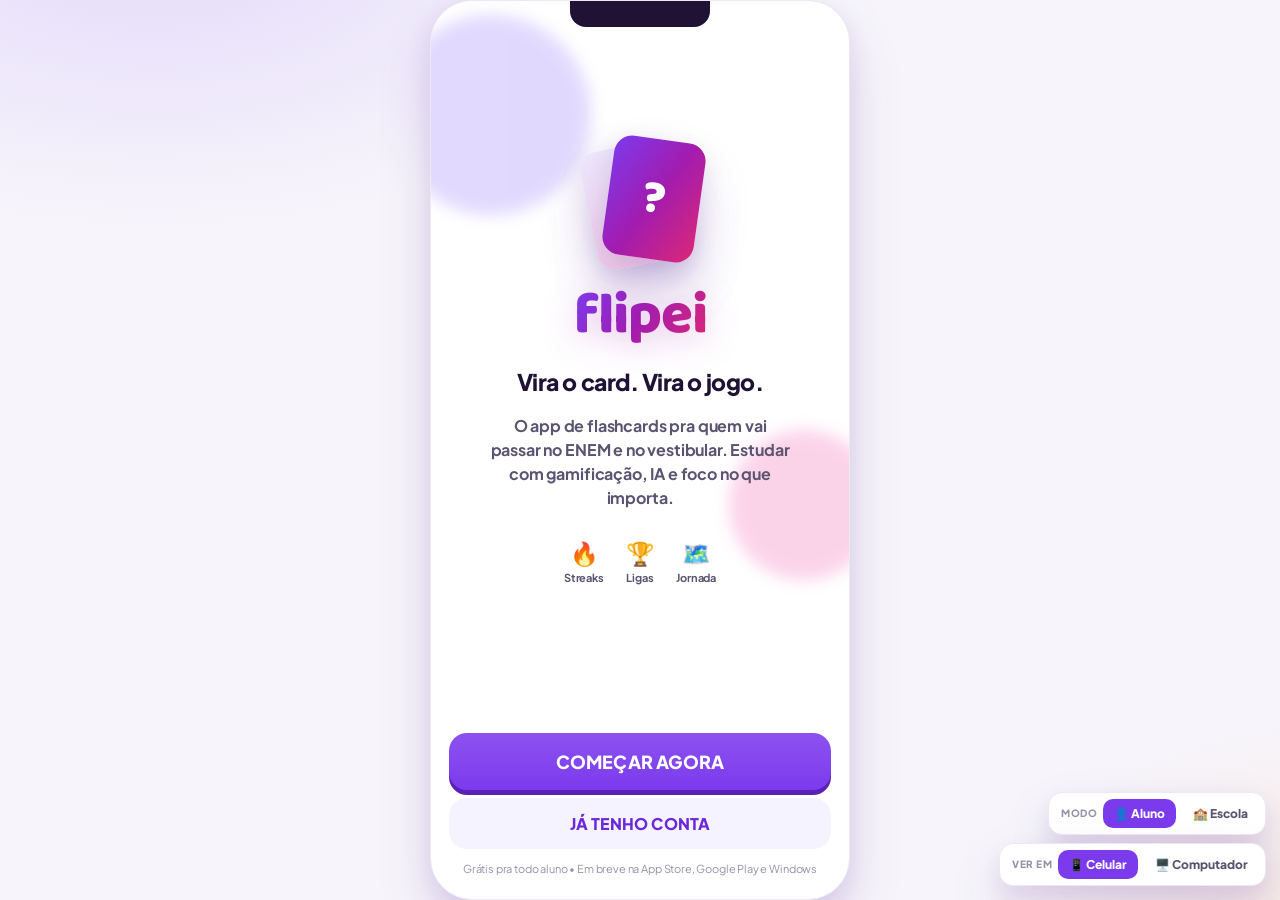
==== commit 5a2618e9: "redesign: elevação visual premium (tipografia, ícones de linha, profundidade, foco) - Tipografia: Pl" ====
--- a/flipei-prototipo.html
+++ b/flipei-prototipo.html
@@ -8,7 +8,7 @@
   <meta name="description" content="Flipei: flashcards + gamificação + IA para ENEM e vestibulares. Protótipo de experiência." />
   <link rel="preconnect" href="https://fonts.googleapis.com" />
   <link rel="preconnect" href="https://fonts.gstatic.com" crossorigin />
-  <link href="https://fonts.googleapis.com/css2?family=Nunito:ital,wght@0,400;0,600;0,700;0,800;0,900;1,700&family=Baloo+2:wght@500;600;700;800&display=swap" rel="stylesheet" />
+  <link href="https://fonts.googleapis.com/css2?family=Plus+Jakarta+Sans:ital,wght@0,400;0,500;0,600;0,700;0,800;1,600&family=Nunito:wght@400;600;700;800;900&family=Baloo+2:wght@500;600;700;800&display=swap" rel="stylesheet" />
   <style>
 /* =========================================================================
    FLIPEI — Design System
@@ -55,11 +55,12 @@
   --surface: #FFFFFF;
   --surface-2: #FBFAFE;
 
-  /* Sombras */
-  --sh-sm: 0 1px 2px rgba(31,18,53,.06), 0 1px 3px rgba(31,18,53,.05);
-  --sh-md: 0 6px 18px rgba(31,18,53,.08);
-  --sh-lg: 0 16px 40px rgba(31,18,53,.14);
+  /* Sombras (suaves, em camadas, com leve tinta roxa — feel premium 2026) */
+  --sh-sm: 0 1px 2px rgba(76,29,149,.05), 0 2px 6px rgba(76,29,149,.05);
+  --sh-md: 0 4px 10px rgba(76,29,149,.06), 0 12px 24px rgba(76,29,149,.07);
+  --sh-lg: 0 10px 24px rgba(76,29,149,.10), 0 28px 56px rgba(76,29,149,.14);
   --sh-pop: 0 10px 0 rgba(0,0,0,.10); /* botões 3D */
+  --ring: 0 0 0 3px rgba(124,58,237,.30); /* foco acessível */
 
   --r-sm: 12px;
   --r-md: 18px;
@@ -78,14 +79,17 @@
 * { margin:0; padding:0; box-sizing:border-box; -webkit-tap-highlight-color: transparent; }
 html, body { height:100%; }
 body {
-  font-family:'Nunito', system-ui, sans-serif;
+  font-family:'Plus Jakarta Sans','Nunito', system-ui, sans-serif;
   background: var(--bg);
   color: var(--ink);
   font-size:16px;
-  line-height:1.45;
+  line-height:1.5;
+  letter-spacing:-0.01em;
   overflow:hidden;
   position:fixed;
   inset:0;
+  -webkit-font-smoothing:antialiased;
+  text-rendering:optimizeLegibility;
 }
 h1,h2,h3,h4,.display { font-family:'Baloo 2', 'Nunito', sans-serif; line-height:1.15; }
 button { font-family:inherit; cursor:pointer; border:none; background:none; color:inherit; }
@@ -670,6 +674,86 @@
 /* segmented control mais sóbrio */
 .seg{ background:#F2F0F7; }
 .seg button{ font-size:13px; }
+
+/* =========================================================================
+   REDESIGN 2026 — refino premium (tipografia, ícones, foco, profundidade)
+   Mantém paleta e essência; eleva o acabamento.
+   ========================================================================= */
+
+/* tipografia mais forte e escaneável */
+.h1{ font-weight:800; letter-spacing:-.02em; }
+.h2{ font-weight:800; letter-spacing:-.02em; }
+.h3{ font-weight:800; letter-spacing:-.015em; }
+.b9{ font-weight:800; }
+.b{ font-weight:700; }
+.muted{ color:var(--ink-soft); }
+
+/* ícones de linha */
+.ic-svg{ display:inline-block; vertical-align:middle; flex:none; }
+
+/* foco acessível (teclado) */
+button:focus-visible, a:focus-visible, input:focus-visible, select:focus-visible, .tab:focus-visible, .choice:focus-visible{
+  outline:none; box-shadow:var(--ring); border-radius:12px;
+}
+
+/* ---- Tab bar (mobile) repaginada com ícones de linha ---- */
+.tabbar{ padding:10px 8px calc(10px + env(safe-area-inset-bottom)); border-top:1px solid var(--line); background:rgba(255,255,255,.92); backdrop-filter:saturate(1.2) blur(8px); }
+.tab{ gap:4px; color:var(--ink-faint); border-radius:14px; padding:6px 2px; transition:color .15s, transform .12s; }
+.tab .ic{ display:grid; place-items:center; height:26px; }
+.tab .ic svg{ width:24px; height:24px; stroke-width:2; transition:transform .15s; }
+.tab span:last-child{ font-size:10.5px; font-weight:700; letter-spacing:-.01em; }
+.tab.active{ color:var(--roxo-600); background:transparent; }
+.tab.active .ic svg{ transform:translateY(-1px) scale(1.06); stroke-width:2.4; }
+.tab.active span:last-child{ font-weight:800; }
+.tab:not(.active):active{ transform:scale(.94); }
+
+/* ---- Web nav (desktop aluno) ---- */
+.webnav .ic{ display:grid; place-items:center; }
+.webnav .ic svg{ width:22px; height:22px; }
+.webnav.on .ic svg{ stroke-width:2.3; }
+
+/* ---- Sidebar escola: ícones de linha ---- */
+.side .nav a .ic{ display:grid; place-items:center; width:22px; }
+.side .nav a .ic svg{ width:19px; height:19px; }
+
+/* ---- profundidade / cards (soft, em camadas) ---- */
+.card{ box-shadow:var(--sh-sm); transition:box-shadow .18s ease, transform .18s ease; }
+@media (hover:hover){
+  .card:hover, .pcard:hover, .deck-row:hover{ box-shadow:var(--sh-md); }
+  .choice:hover{ border-color:var(--roxo-300); }
+}
+
+/* ---- pills / chips mais refinados ---- */
+.pill{ letter-spacing:-.01em; }
+
+/* ---- inputs ---- */
+.onb-input:focus, .pro-input:focus, .pro-select:focus{ box-shadow:var(--ring); }
+
+/* ---- skeleton de carregamento ---- */
+.skeleton{ position:relative; overflow:hidden; background:#ECEAF3; border-radius:12px; }
+.skeleton::after{ content:""; position:absolute; inset:0; transform:translateX(-100%);
+  background:linear-gradient(90deg,transparent,rgba(255,255,255,.6),transparent); animation:skel 1.3s infinite; }
+@keyframes skel{ to{ transform:translateX(100%); } }
+.skel-line{ height:12px; border-radius:7px; }
+.skel-card{ height:96px; border-radius:16px; }
+
+/* ---- estado vazio ---- */
+.empty-state{ text-align:center; padding:34px 18px; color:var(--ink-faint); }
+.empty-state .es-ic{ width:56px; height:56px; border-radius:18px; margin:0 auto 12px; display:grid; place-items:center; background:var(--roxo-50); color:var(--roxo-500); }
+.empty-state .es-t{ font-weight:800; color:var(--ink-soft); }
+.empty-state .es-s{ font-size:13px; font-weight:600; margin-top:3px; }
+
+/* ---- entrada suave de seções (stagger leve) ---- */
+.fade-in > .section{ animation:secIn .4s cubic-bezier(.2,.8,.2,1) both; }
+.fade-in > .section:nth-child(2){ animation-delay:.03s; }
+.fade-in > .section:nth-child(3){ animation-delay:.06s; }
+.fade-in > .section:nth-child(4){ animation-delay:.09s; }
+.fade-in > .section:nth-child(5){ animation-delay:.12s; }
+@keyframes secIn{ from{ opacity:0; transform:translateY(10px); } }
+@media (prefers-reduced-motion:reduce){ *{ animation:none !important; transition:none !important; } }
+
+/* botões: leve refino de foco/disabled e brilho no primário */
+.btn-roxo{ background-image:linear-gradient(180deg, rgba(255,255,255,.12), rgba(255,255,255,0)); }
 
 </style>
 </head>
@@ -1149,6 +1233,38 @@
 function $(sel, ctx){ return Array.from((ctx||document).querySelectorAll(sel)); }
 function esc(s){ return String(s==null?'':s).replace(/[&<>"]/g, c=>({'&':'&amp;','<':'&lt;','>':'&gt;','"':'&quot;'}[c])); }
 
+// ---- sistema de ícones (linha, currentColor) ----
+const ICONS = {
+  home:'M3 10.5 12 3l9 7.5M5 9.5V20h5v-6h4v6h5V9.5',
+  layers:'M12 3 21 8l-9 5-9-5 9-5ZM3 13l9 5 9-5',
+  map:'M9 4 4 6v14l5-2 6 2 5-2V4l-5 2-6-2ZM9 4v14M15 6v14',
+  trophy:'M7 4h10v3a5 5 0 0 1-10 0V4ZM7 6H4v1a3 3 0 0 0 3 3M17 6h3v1a3 3 0 0 1-3 3M9 19h6M12 12v3',
+  gift:'M20 12v8H4v-8M2 8h20v4H2zM12 8v12M12 8S10.5 4 8.5 4.5 9 8 12 8ZM12 8s1.5-4 3.5-3.5S15 8 12 8Z',
+  chart:'M4 20V11M10 20V4M16 20v-6M4 20h16',
+  play:'M7 5l12 7-12 7z',
+  search:'M11 18a7 7 0 1 0 0-14 7 7 0 0 0 0 14ZM20 20l-3.6-3.6',
+  plus:'M12 5v14M5 12h14',
+  chevron:'M9 6l6 6-6 6',
+  sliders:'M4 21v-6M4 11V3M12 21v-9M12 7V3M20 21v-5M20 13V3M1 15h6M9 9h6M17 17h6',
+  lock:'M6 11h12v9H6zM8 11V8a4 4 0 0 1 8 0v3',
+  check:'M5 12l5 5L20 7',
+  x:'M6 6l12 12M18 6 6 18',
+  bell:'M18 8a6 6 0 1 0-12 0c0 7-3 9-3 9h18s-3-2-3-9M10.5 21a2 2 0 0 0 3 0',
+  grid:'M3 3h7v7H3zM14 3h7v7h-7zM14 14h7v7h-7zM3 14h7v7H3z',
+  trending:'M3 17l6-6 4 4 8-8M16 7h5v5',
+  target:'M12 21a9 9 0 1 0 0-18 9 9 0 0 0 0 18ZM12 16a4 4 0 1 0 0-8 4 4 0 0 0 0 8ZM12 12h.01',
+  users:'M16 21v-2a4 4 0 0 0-4-4H7a4 4 0 0 0-4 4v2M9.5 11a4 4 0 1 0 0-8 4 4 0 0 0 0 8ZM21 21v-2a4 4 0 0 0-3-3.8M16 3.2a4 4 0 0 1 0 7.6',
+  cap:'M22 10 12 5 2 10l10 5 10-5ZM6 12v5c0 1.1 2.7 3 6 3s6-1.9 6-3v-5',
+  puzzle:'M10 4a2 2 0 0 1 4 0v1h4v4a2 2 0 0 0 0 4v4h-4a2 2 0 0 1-4 0H6v-4a2 2 0 0 0 0-4V5h4z',
+  clipboard:'M9 4h6v3H9zM7 5H5v15h14V5h-2M8 12h8M8 16h6',
+  bulb:'M9.5 18h5M10.5 21h3M12 3a6 6 0 0 0-3.5 10.9c.6.5.9 1.2 1 2.1h5c.1-.9.4-1.6 1-2.1A6 6 0 0 0 12 3Z',
+};
+function icon(name, size){
+  const p = ICONS[name]; if(!p) return '';
+  const s = size||24;
+  return `<svg class="ic-svg" width="${s}" height="${s}" viewBox="0 0 24 24" fill="none" stroke="currentColor" stroke-width="2" stroke-linecap="round" stroke-linejoin="round" aria-hidden="true">${p.split('M').filter(Boolean).map(d=>`<path d="M${d}"/>`).join('')}</svg>`;
+}
+
 // ---- navigation ----
 function go(route, params){ App.route = route; App.params = params || {}; render(); }
 function setRole(role){
@@ -1215,19 +1331,19 @@
 }
 
 const NAV = [
-  { id:'home', ic:'🏠', label:'Início' },
-  { id:'decks', ic:'🗂️', label:'Decks' },
-  { id:'jornada', ic:'🗺️', label:'Jornada' },
-  { id:'ranking', ic:'🏆', label:'Ranking' },
-  { id:'premios', ic:'🎁', label:'Prêmios' },
-  { id:'profile', ic:'📊', label:'Perfil' },
+  { id:'home', ic:'home', label:'Início' },
+  { id:'decks', ic:'layers', label:'Decks' },
+  { id:'jornada', ic:'map', label:'Jornada' },
+  { id:'ranking', ic:'trophy', label:'Ranking' },
+  { id:'premios', ic:'gift', label:'Prêmios' },
+  { id:'profile', ic:'chart', label:'Perfil' },
 ];
 
 function PhoneShell(inner, opts){
   const tabbar = opts.tab ? `
     <div class="tabbar">
       ${NAV.map(t=>`<button class="tab ${t.id===opts.tab?'active':''}" data-act="go" data-route="${t.id}">
-        <span class="ic">${t.ic}</span><span>${t.label}</span></button>`).join('')}
+        <span class="ic">${icon(t.ic,24)}</span><span>${t.label}</span></button>`).join('')}
     </div>` : '';
   return `
   <div class="stage">
@@ -1247,7 +1363,7 @@
     return `<div class="stage"><div class="webcard fade-in">${inner}</div></div>`;
   }
   const nav = `${NAV.map(t=>`<button class="webnav ${t.id===opts.tab?'on':''}" data-act="go" data-route="${t.id}">
-      <span class="ic">${t.ic}</span><span>${t.label}</span></button>`).join('')}`;
+      <span class="ic">${icon(t.ic,22)}</span><span>${t.label}</span></button>`).join('')}`;
   return `
   <div class="webwrap">
     <aside class="webside">
@@ -2263,14 +2379,14 @@
 function SchoolPortal(){
   const page = App.s.schoolPage;
   const nav = [
-    { id:'dashboard',  ic:'▦', t:'Visão Geral' },
-    { id:'engajamento',ic:'📈', t:'Engajamento' },
-    { id:'desempenho', ic:'🎯', t:'Desempenho' },
-    { id:'turmas',     ic:'👥', t:'Turmas' },
-    { id:'alunos',     ic:'🎓', t:'Alunos' },
-    { id:'conteudo',   ic:'🧩', t:'Conteúdo' },
-    { id:'atividades', ic:'📌', t:'Atividades' },
-    { id:'insights',   ic:'💡', t:'Insights' },
+    { id:'dashboard',  ic:'grid', t:'Visão Geral' },
+    { id:'engajamento',ic:'trending', t:'Engajamento' },
+    { id:'desempenho', ic:'target', t:'Desempenho' },
+    { id:'turmas',     ic:'users', t:'Turmas' },
+    { id:'alunos',     ic:'cap', t:'Alunos' },
+    { id:'conteudo',   ic:'puzzle', t:'Conteúdo' },
+    { id:'atividades', ic:'clipboard', t:'Atividades' },
+    { id:'insights',   ic:'bulb', t:'Insights' },
   ];
   let body='';
   if(page==='dashboard') body=SchoolDashboard();
@@ -2289,7 +2405,7 @@
       <div style="padding:0 6px 4px">${LogoLight(22)}</div>
       <div class="side-sub">Portal da Escola</div>
       <nav class="nav">
-        ${nav.map(n=>`<a class="${page===n.id?'on':''}" data-act="school-page" data-page="${n.id}"><span class="ic">${n.ic}</span><span class="t">${n.t}</span></a>`).join('')}
+        ${nav.map(n=>`<a class="${page===n.id?'on':''}" data-act="school-page" data-page="${n.id}"><span class="ic">${icon(n.ic,19)}</span><span class="t">${n.t}</span></a>`).join('')}
       </nav>
       <div class="school-chip">
         <div class="sc-logo">CH</div>
